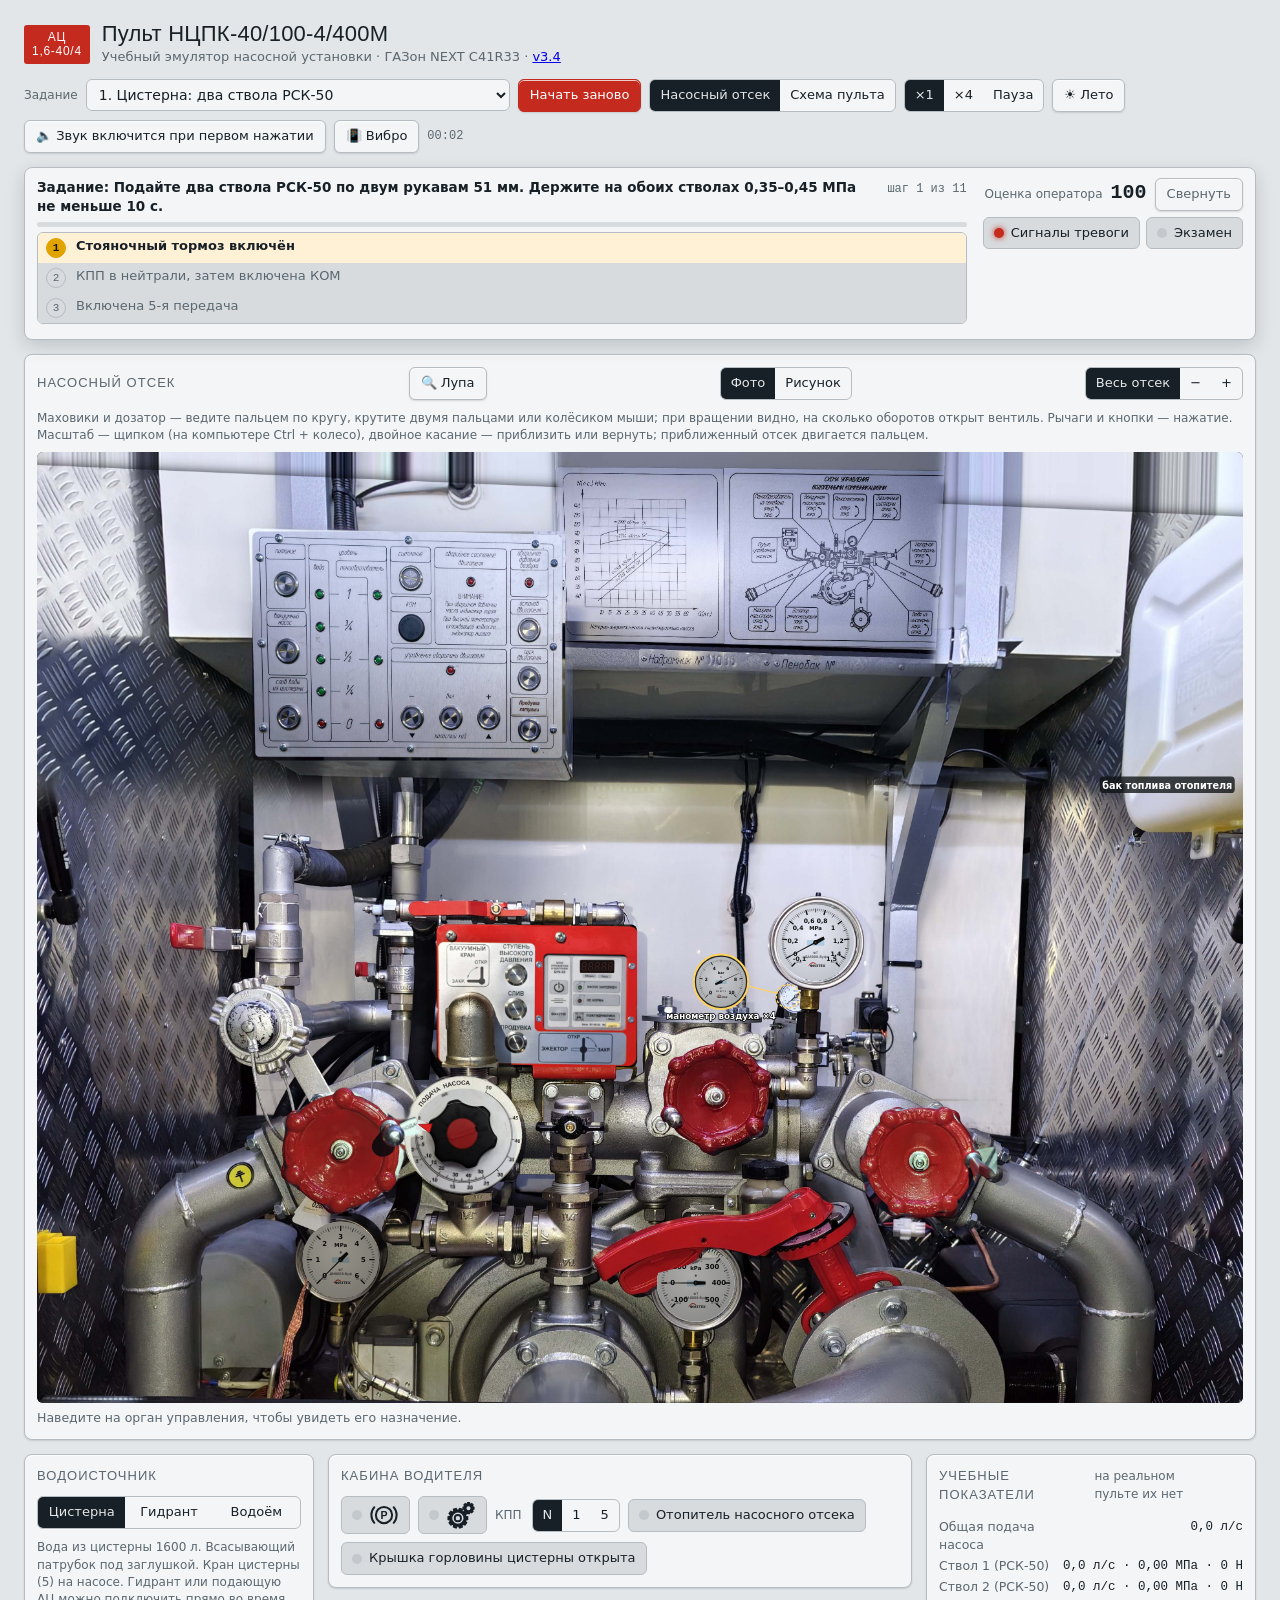
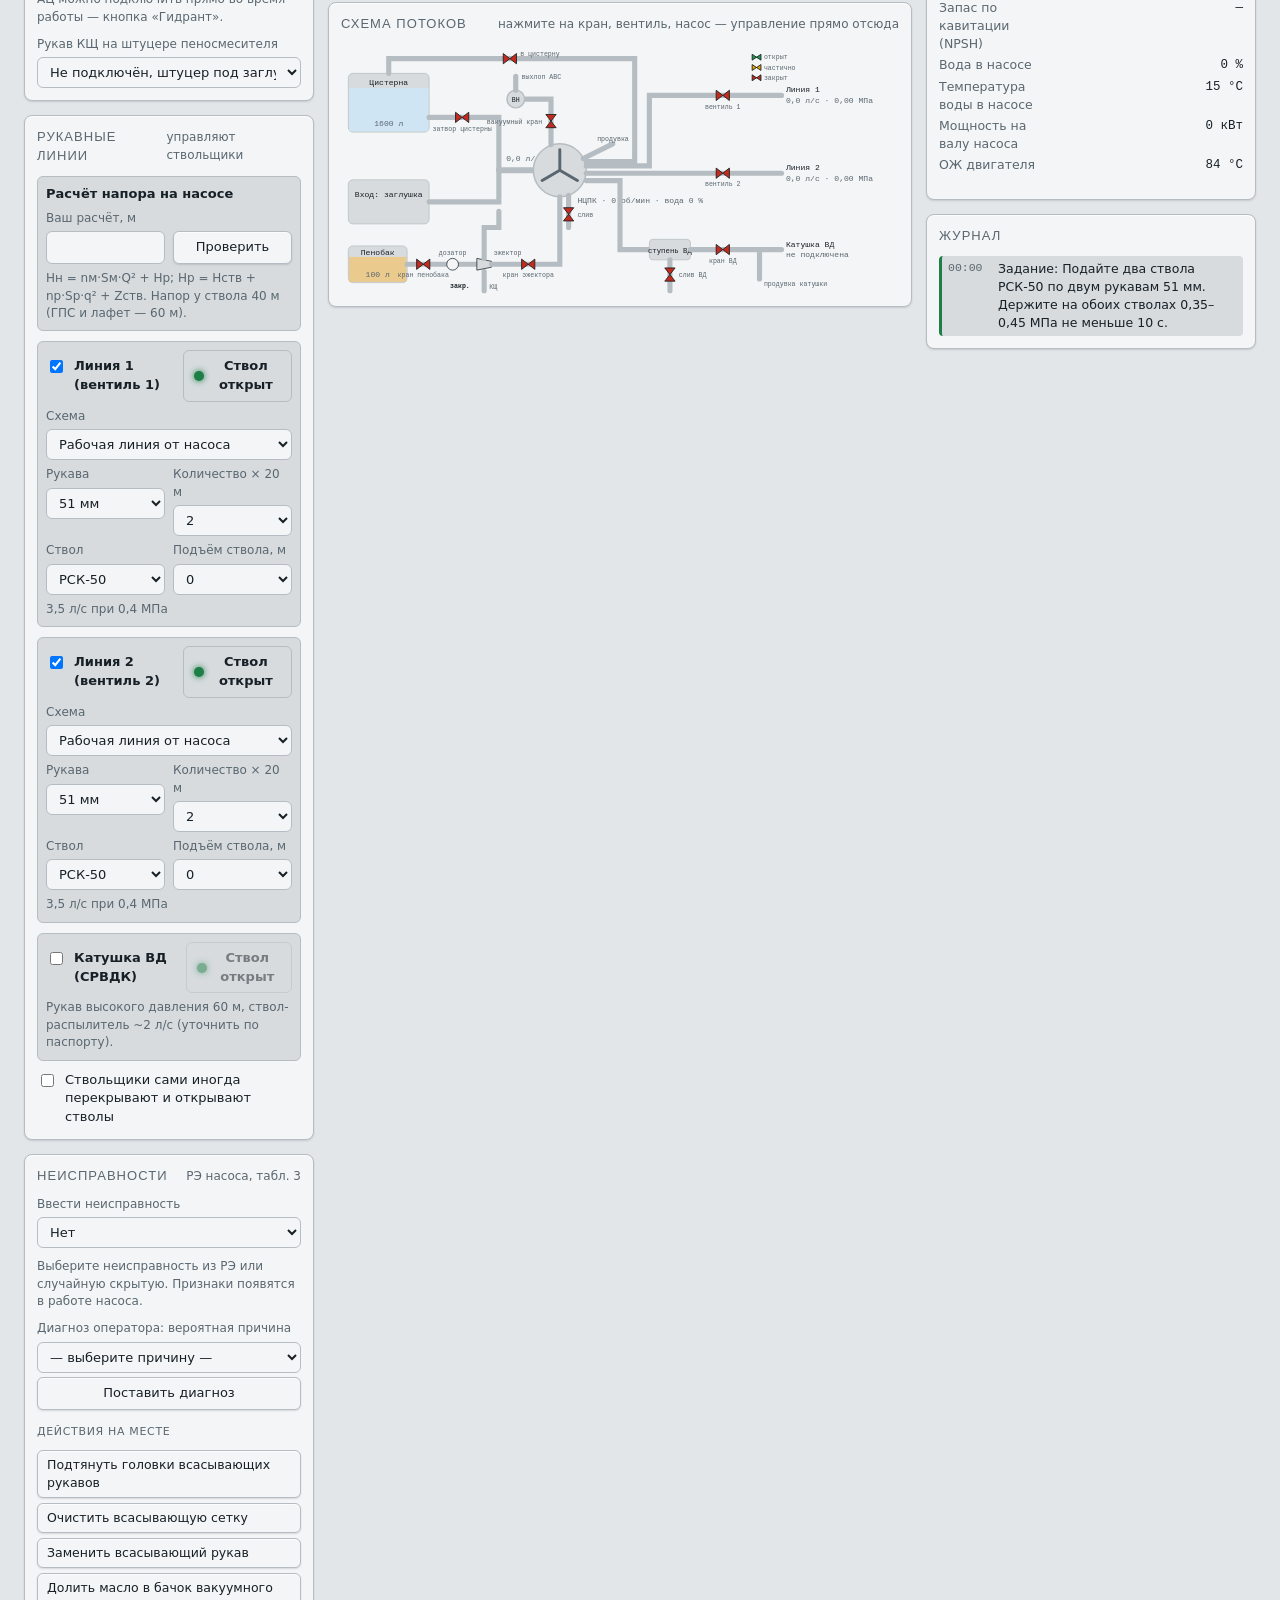
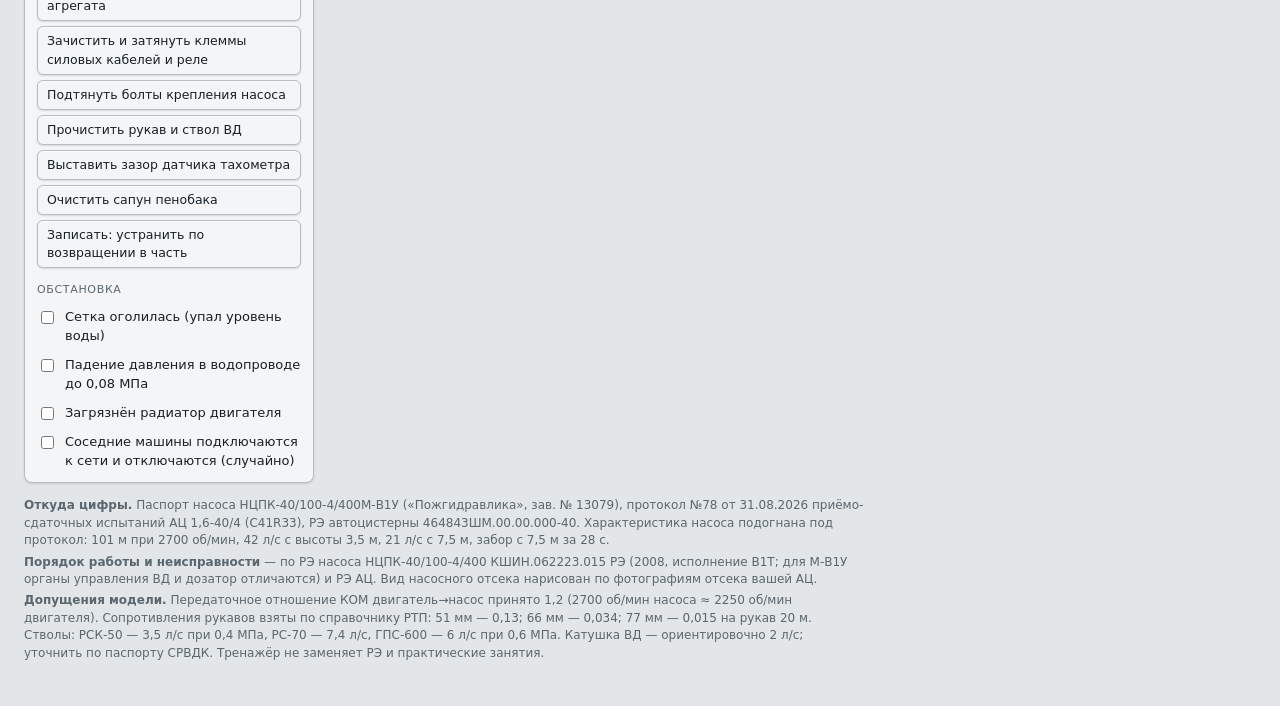
==== index.html @ de0cd631 "Версия 3.4 Co-Authored-By: Claude Opus 5.5 <noreply@anthropic.com> Claude-Session: https://claude.ai" ====
<!doctype html>
<html lang="ru">
<meta charset="utf-8"><meta name="viewport" content="width=device-width, initial-scale=1, viewport-fit=cover">
<title>Пульт НЦПК-40/100</title>
<style>
/* golos-text-cyrillic-400-normal */
@font-face {
  font-family: 'Golos Text';
  font-style: normal;
  font-display: swap;
  font-weight: 400;
  src: url(fonts/golos-text-cyrillic-400-normal.woff2) format('woff2');
  unicode-range: U+0301,U+0400-045F,U+0490-0491,U+04B0-04B1,U+2116;
}
/* golos-text-latin-400-normal */
@font-face {
  font-family: 'Golos Text';
  font-style: normal;
  font-display: swap;
  font-weight: 400;
  src: url(fonts/golos-text-latin-400-normal.woff2) format('woff2');
  unicode-range: U+0000-00FF,U+0131,U+0152-0153,U+02BB-02BC,U+02C6,U+02DA,U+02DC,U+0304,U+0308,U+0329,U+2000-206F,U+20AC,U+2122,U+2191,U+2193,U+2212,U+2215,U+FEFF,U+FFFD;
}
/* golos-text-cyrillic-500-normal */
@font-face {
  font-family: 'Golos Text';
  font-style: normal;
  font-display: swap;
  font-weight: 500;
  src: url(fonts/golos-text-cyrillic-500-normal.woff2) format('woff2');
  unicode-range: U+0301,U+0400-045F,U+0490-0491,U+04B0-04B1,U+2116;
}
/* golos-text-latin-500-normal */
@font-face {
  font-family: 'Golos Text';
  font-style: normal;
  font-display: swap;
  font-weight: 500;
  src: url(fonts/golos-text-latin-500-normal.woff2) format('woff2');
  unicode-range: U+0000-00FF,U+0131,U+0152-0153,U+02BB-02BC,U+02C6,U+02DA,U+02DC,U+0304,U+0308,U+0329,U+2000-206F,U+20AC,U+2122,U+2191,U+2193,U+2212,U+2215,U+FEFF,U+FFFD;
}
/* golos-text-cyrillic-600-normal */
@font-face {
  font-family: 'Golos Text';
  font-style: normal;
  font-display: swap;
  font-weight: 600;
  src: url(fonts/golos-text-cyrillic-600-normal.woff2) format('woff2');
  unicode-range: U+0301,U+0400-045F,U+0490-0491,U+04B0-04B1,U+2116;
}
/* golos-text-latin-600-normal */
@font-face {
  font-family: 'Golos Text';
  font-style: normal;
  font-display: swap;
  font-weight: 600;
  src: url(fonts/golos-text-latin-600-normal.woff2) format('woff2');
  unicode-range: U+0000-00FF,U+0131,U+0152-0153,U+02BB-02BC,U+02C6,U+02DA,U+02DC,U+0304,U+0308,U+0329,U+2000-206F,U+20AC,U+2122,U+2191,U+2193,U+2212,U+2215,U+FEFF,U+FFFD;
}
/* golos-text-cyrillic-700-normal */
@font-face {
  font-family: 'Golos Text';
  font-style: normal;
  font-display: swap;
  font-weight: 700;
  src: url(fonts/golos-text-cyrillic-700-normal.woff2) format('woff2');
  unicode-range: U+0301,U+0400-045F,U+0490-0491,U+04B0-04B1,U+2116;
}
/* golos-text-latin-700-normal */
@font-face {
  font-family: 'Golos Text';
  font-style: normal;
  font-display: swap;
  font-weight: 700;
  src: url(fonts/golos-text-latin-700-normal.woff2) format('woff2');
  unicode-range: U+0000-00FF,U+0131,U+0152-0153,U+02BB-02BC,U+02C6,U+02DA,U+02DC,U+0304,U+0308,U+0329,U+2000-206F,U+20AC,U+2122,U+2191,U+2193,U+2212,U+2215,U+FEFF,U+FFFD;
}
/* jetbrains-mono-cyrillic-400-normal */
@font-face {
  font-family: 'JetBrains Mono';
  font-style: normal;
  font-display: swap;
  font-weight: 400;
  src: url(fonts/jetbrains-mono-cyrillic-400-normal.woff2) format('woff2');
  unicode-range: U+0301,U+0400-045F,U+0490-0491,U+04B0-04B1,U+2116;
}
/* jetbrains-mono-latin-400-normal */
@font-face {
  font-family: 'JetBrains Mono';
  font-style: normal;
  font-display: swap;
  font-weight: 400;
  src: url(fonts/jetbrains-mono-latin-400-normal.woff2) format('woff2');
  unicode-range: U+0000-00FF,U+0131,U+0152-0153,U+02BB-02BC,U+02C6,U+02DA,U+02DC,U+0304,U+0308,U+0329,U+2000-206F,U+20AC,U+2122,U+2191,U+2193,U+2212,U+2215,U+FEFF,U+FFFD;
}
/* jetbrains-mono-cyrillic-600-normal */
@font-face {
  font-family: 'JetBrains Mono';
  font-style: normal;
  font-display: swap;
  font-weight: 600;
  src: url(fonts/jetbrains-mono-cyrillic-600-normal.woff2) format('woff2');
  unicode-range: U+0301,U+0400-045F,U+0490-0491,U+04B0-04B1,U+2116;
}
/* jetbrains-mono-latin-600-normal */
@font-face {
  font-family: 'JetBrains Mono';
  font-style: normal;
  font-display: swap;
  font-weight: 600;
  src: url(fonts/jetbrains-mono-latin-600-normal.woff2) format('woff2');
  unicode-range: U+0000-00FF,U+0131,U+0152-0153,U+02BB-02BC,U+02C6,U+02DA,U+02DC,U+0304,U+0308,U+0329,U+2000-206F,U+20AC,U+2122,U+2191,U+2193,U+2212,U+2215,U+FEFF,U+FFFD;
}
/* russo-one-cyrillic-400-normal */
@font-face {
  font-family: 'Russo One';
  font-style: normal;
  font-display: swap;
  font-weight: 400;
  src: url(fonts/russo-one-cyrillic-400-normal.woff2) format('woff2');
  unicode-range: U+0301,U+0400-045F,U+0490-0491,U+04B0-04B1,U+2116;
}
/* russo-one-latin-400-normal */
@font-face {
  font-family: 'Russo One';
  font-style: normal;
  font-display: swap;
  font-weight: 400;
  src: url(fonts/russo-one-latin-400-normal.woff2) format('woff2');
  unicode-range: U+0000-00FF,U+0131,U+0152-0153,U+02BB-02BC,U+02C6,U+02DA,U+02DC,U+0304,U+0308,U+0329,U+2000-206F,U+20AC,U+2122,U+2191,U+2193,U+2212,U+2215,U+FEFF,U+FFFD;
}
</style>
<style>
/* Layout: насосный отсек в три зоны — обстановка | пульт оператора | задание и журнал */
:root{
  --bg:#e3e6e8; --plate:#f4f5f6; --plate-2:#d7dbde; --line:#b6bdc2; --ink:#172027; --muted:#5a6770;
  --signal:#c42a1d; --signal-ink:#ffffff; --amber:#b86e00; --amber-bg:#fff1d6; --ok:#1d7f46; --ok-bg:#ddf3e6;
  --bad-bg:#fbe0dc; --water:#1c6fa8; --water-soft:#cfe5f4; --face:#fbfbf7; --face-ink:#13181c; --lamp-off:#c2c8cc;
  --groove: inset 0 1px 0 rgba(255,255,255,.75), 0 1px 2px rgba(20,30,40,.14);
  --f-display:"Russo One","Arial Black",sans-serif; --f-body:"Golos Text",system-ui,-apple-system,"Segoe UI",sans-serif; --f-mono:"JetBrains Mono",ui-monospace,"SFMono-Regular",Consolas,monospace;
}
@media (prefers-color-scheme: dark){ :root:not([data-theme="light"]){
  --bg:#14181b; --plate:#1e2327; --plate-2:#2a3035; --line:#3b444b; --ink:#e5e9eb; --muted:#9ba7ae;
  --signal:#e5503f; --signal-ink:#ffffff; --amber:#f0a83a; --amber-bg:#3a2c12; --ok:#4cc27e; --ok-bg:#16301f;
  --bad-bg:#3d1c18; --water:#62b5ea; --water-soft:#1b3446; --face:#f1f0ea; --face-ink:#13181c; --lamp-off:#39424a;
  --groove: inset 0 1px 0 rgba(255,255,255,.04), 0 1px 2px rgba(0,0,0,.4); color-scheme:dark }}
:root[data-theme="dark"]{
  --bg:#14181b; --plate:#1e2327; --plate-2:#2a3035; --line:#3b444b; --ink:#e5e9eb; --muted:#9ba7ae;
  --signal:#e5503f; --signal-ink:#ffffff; --amber:#f0a83a; --amber-bg:#3a2c12; --ok:#4cc27e; --ok-bg:#16301f;
  --bad-bg:#3d1c18; --water:#62b5ea; --water-soft:#1b3446; --face:#f1f0ea; --face-ink:#13181c; --lamp-off:#39424a;
  --groove: inset 0 1px 0 rgba(255,255,255,.04), 0 1px 2px rgba(0,0,0,.4); color-scheme:dark }

*{box-sizing:border-box}
[hidden]{display:none!important}
html,body{background:var(--bg);color:var(--ink)}
body{font-family:var(--f-body);font-size:14px;line-height:1.45;padding-inline:16px;padding-block:14px 32px}
h1,h2,h3{font-family:var(--f-display);font-weight:400;margin:0;text-wrap:balance;letter-spacing:.01em}
h1{font-size:22px;line-height:1.1}
h2{font-size:13px;text-transform:uppercase;letter-spacing:.08em;color:var(--muted)}
button,select,input{font:inherit;color:inherit}
:focus-visible{outline:2px solid var(--water);outline-offset:2px}
.mono{font-family:var(--f-mono);font-variant-numeric:tabular-nums}

header.top{display:flex;flex-wrap:wrap;gap:12px 20px;align-items:end;justify-content:space-between;max-width:1480px;margin:0 auto 14px}
.brand{display:flex;gap:12px;align-items:center}
.brand .plate-id{background:var(--signal);color:var(--signal-ink);font-family:var(--f-display);font-size:12px;padding:6px 8px;border-radius:3px;letter-spacing:.06em;line-height:1.1;text-align:center;white-space:nowrap}
.brand p{margin:2px 0 0;color:var(--muted);font-size:13px}
.toolbar{display:flex;flex-wrap:wrap;gap:8px;align-items:center}
header.top>*{min-width:0;max-width:100%}.toolbar>*{min-width:0;max-width:100%}.toolbar select{width:auto;min-width:0;max-width:100%;text-overflow:ellipsis}
.seg{display:inline-flex;border:1px solid var(--line);border-radius:6px;overflow:hidden;background:var(--plate)}
.seg button{border:0;background:transparent;padding:6px 10px;cursor:pointer;font-size:13px}
.seg button[aria-pressed="true"]{background:var(--ink);color:var(--bg)}
.btn{border:1px solid var(--line);background:var(--plate);border-radius:6px;padding:6px 11px;cursor:pointer;box-shadow:var(--groove);font-size:13px}
.btn:hover{border-color:var(--muted)}
.btn.primary{background:var(--signal);border-color:var(--signal);color:var(--signal-ink)}
select{border:1px solid var(--line);background:var(--plate);border-radius:6px;padding:6px 8px;max-width:100%}

.grid{display:grid;grid-template-columns:290px minmax(0,1fr) 330px;gap:14px;max-width:1480px;margin:0 auto;align-items:start}
@media (max-width:1180px){.grid{grid-template-columns:minmax(0,1fr) 320px}.col-left{grid-column:1/-1;order:3}}
@media (max-width:820px){.grid{grid-template-columns:minmax(0,1fr)}.col-mid{order:1}.col-right{order:2}.col-left{order:3}}
.col{display:flex;flex-direction:column;gap:14px;min-width:0}

.panel{background:var(--plate);border:1px solid var(--line);border-radius:8px;padding:12px;box-shadow:var(--groove);min-width:0}
.panel > h2{margin-bottom:10px;display:flex;justify-content:space-between;align-items:baseline;gap:8px}
.panel > h2 small{font-family:var(--f-body);text-transform:none;letter-spacing:0;font-size:12px}
.sub{font-size:12px;color:var(--muted)}

/* кабина */
.cab{display:flex;flex-wrap:wrap;gap:8px;align-items:center}
.cab .lbl{font-size:12px;color:var(--muted);margin-right:2px}
.toggle{display:inline-flex;align-items:center;gap:7px;border:1px solid var(--line);background:var(--plate-2);border-radius:6px;padding:6px 10px;cursor:pointer;font-size:13px;user-select:none}
.toggle .led{width:10px;height:10px;border-radius:50%;background:var(--lamp-off);flex:none}
.toggle[aria-pressed="true"] .led{background:var(--ok);box-shadow:0 0 6px var(--ok)}
.toggle.red[aria-pressed="true"] .led{background:var(--signal);box-shadow:0 0 6px var(--signal)}
.toggle.amber[aria-pressed="true"] .led{background:var(--amber);box-shadow:0 0 6px var(--amber)}
.toggle:disabled{opacity:.5;cursor:not-allowed}

/* приборы */
.gauges{display:grid;grid-template-columns:repeat(4,minmax(0,1fr));gap:10px}
@media (max-width:620px){.gauges{grid-template-columns:repeat(2,minmax(0,1fr))}}
.gauge{display:flex;flex-direction:column;align-items:center;gap:2px;min-width:0}
.gauge svg{width:100%;max-width:170px;height:auto;display:block}
.gauge .cap{font-size:11.5px;text-align:center;color:var(--muted);line-height:1.25}
.gauge .read{font-family:var(--f-mono);font-size:13px;font-variant-numeric:tabular-nums}

.lamps{display:flex;flex-wrap:wrap;gap:6px 14px;margin-top:10px;padding-top:10px;border-top:1px dashed var(--line)}
.lamp{display:flex;align-items:center;gap:6px;font-size:12px;color:var(--muted)}
.lamp i{width:12px;height:12px;border-radius:50%;background:var(--lamp-off);display:block;flex:none;border:1px solid rgba(0,0,0,.15)}
.lamp.on{color:var(--ink)}
.lamp.on.g i{background:var(--ok);box-shadow:0 0 8px var(--ok)}
.lamp.on.b i{background:var(--water);box-shadow:0 0 8px var(--water)}
.lamp.on.a i{background:var(--amber);box-shadow:0 0 8px var(--amber)}
.lamp.on.r i{background:var(--signal);box-shadow:0 0 8px var(--signal)}
.lamp.blink i{animation:blink .6s steps(2) infinite}
.lamp.blink2 i{animation:blink2 1.4s infinite}
@keyframes blink2{0%,18%{opacity:1}19%,30%{opacity:.15}31%,40%{opacity:1}41%,100%{opacity:.15}}
.lampgrp{display:flex;flex-wrap:wrap;gap:6px 14px;align-items:center}
.lampgrp b{font-size:11px;letter-spacing:.06em;text-transform:uppercase;color:var(--muted);font-weight:600}
.fcard{border:1px solid var(--line);border-radius:6px;padding:8px 10px;background:var(--plate-2);font-size:12.5px;display:flex;flex-direction:column;gap:5px}
.fcard dt{font-size:11px;letter-spacing:.06em;text-transform:uppercase;color:var(--muted)}
.fcard dd{margin:0}
.fcard.hidden-f{background:var(--amber-bg)}
.fcard.solved{background:var(--ok-bg)}
.acts{display:flex;flex-direction:column;gap:5px}
.acts .btn{text-align:left;font-size:12.5px;padding:5px 9px}
.mini{font-size:11px;letter-spacing:.06em;text-transform:uppercase;color:var(--muted);margin:4px 0 0}
@keyframes blink{50%{opacity:.2}}

.levels{display:grid;grid-template-columns:auto 1fr auto;gap:4px 8px;align-items:center;font-size:12px;margin-top:10px}
.bar{height:8px;background:var(--plate-2);border-radius:4px;overflow:hidden;border:1px solid var(--line)}
.bar > span{display:block;height:100%;background:var(--water);width:50%}
.bar.foam > span{background:var(--amber)}

/* органы управления */
.controls{display:grid;grid-template-columns:repeat(auto-fit,minmax(210px,1fr));gap:10px}
.ctl{background:var(--plate-2);border:1px solid var(--line);border-radius:6px;padding:8px 10px;display:flex;flex-direction:column;gap:6px;min-width:0}
.ctl .head{display:flex;justify-content:space-between;align-items:baseline;gap:6px;font-size:13px;font-weight:600}
.ctl .head .num{font-weight:400;color:var(--muted);font-size:11px}
.ctl .val{font-family:var(--f-mono);font-size:12px;color:var(--muted)}
input[type=range]{width:100%;accent-color:var(--signal)}
.ctl .row{display:flex;flex-wrap:wrap;gap:6px}
.rpmpad{display:grid;grid-template-columns:repeat(4,1fr);gap:6px}
.rpmpad button{padding:8px 0;font-family:var(--f-mono);font-size:13px}
.hint{font-size:12px;color:var(--muted)}

/* схема */
.schem svg{width:100%;height:auto;display:block}
.scenerow{max-width:1480px;margin:0 auto 14px;display:flex;flex-direction:column;gap:10px}
.lesson{background:var(--plate);border:2px solid #e0a300;border-radius:8px;padding:12px 14px;display:flex;flex-direction:column;gap:6px;box-shadow:var(--groove)}
.lhead{display:flex;justify-content:space-between;gap:10px;align-items:baseline;flex-wrap:wrap}
.ltitle{font-family:var(--f-display);font-size:15px}
.lbar{height:5px;background:var(--plate-2);border-radius:3px;overflow:hidden}.lbar span{display:block;height:100%;background:#e0a300;width:0}
.ltext{margin:0;font-size:15px;font-weight:600;max-width:90ch}
.lwhy{margin:0;font-size:13px;color:var(--muted);max-width:100ch}
.lesson .row{display:flex;flex-wrap:wrap;gap:8px}
.hl{outline:3px solid #e0a300!important;outline-offset:3px;animation:hlp 1.1s ease-in-out infinite;border-radius:6px}
@keyframes hlp{50%{outline-color:transparent}}
.taskbar{position:sticky;top:env(safe-area-inset-top,0px);z-index:6;max-width:1480px;margin:0 auto 14px;background:var(--plate);border:1px solid var(--line);border-radius:8px;padding:10px 12px;box-shadow:0 6px 18px rgba(10,20,30,.16);display:grid;grid-template-columns:minmax(0,1fr) auto;gap:6px 16px}
.taskbar.flash-warn{border-color:var(--amber);box-shadow:0 0 0 3px var(--amber-bg),0 6px 18px rgba(10,20,30,.16)}
.taskbar.flash-bad{border-color:var(--signal);box-shadow:0 0 0 3px var(--bad-bg),0 6px 18px rgba(10,20,30,.16)}
.tb-main{min-width:0;display:flex;flex-direction:column;gap:5px}
.tb-head{display:flex;justify-content:space-between;gap:10px;align-items:baseline}
.tb-title{font-weight:600;font-size:13.5px;min-width:0;display:-webkit-box;-webkit-line-clamp:2;-webkit-box-orient:vertical;overflow:hidden}
#tbCount{white-space:nowrap}
.taskbar.mini .tb-title{-webkit-line-clamp:1}
.tb-side{display:flex;flex-direction:column;gap:6px;align-items:flex-end}
.tb-side .row{display:flex;flex-wrap:wrap;gap:6px;justify-content:flex-end}
.tbscore{display:flex;gap:8px;align-items:baseline;font-size:12px;color:var(--muted)}
.tbscore b{font-size:20px;color:var(--ink)}
.tbsteps{list-style:none;margin:0;padding:0;height:92px;overflow-y:auto;scroll-behavior:smooth;border-radius:6px;background:var(--plate-2);border:1px solid var(--line)}
.tbsteps li{display:grid;grid-template-columns:24px 1fr;gap:6px;align-items:start;padding:5px 8px;font-size:13px;line-height:1.3;color:var(--muted)}
.tbsteps li .n{font-family:var(--f-mono);font-size:11px;width:20px;height:20px;border-radius:50%;display:grid;place-items:center;border:1px solid var(--line)}
.tbsteps li.done .n{background:var(--ok);border-color:var(--ok);color:#fff}
.tbsteps li.done{text-decoration:line-through;text-decoration-color:var(--line)}
.tbsteps li.cur{background:var(--amber-bg);color:var(--ink);font-weight:600}
.tbsteps li[data-k]{cursor:pointer}.tbsteps li[data-k]:not(.cur):hover{background:var(--water-soft);color:var(--ink)}
.tbsteps li.cur .n{border-color:#e0a300;background:#e0a300;color:#111}
.tbalerts{grid-column:1/-1;list-style:none;margin:0;padding:0;display:flex;flex-direction:column;gap:3px;max-height:200px;overflow-y:auto}
.tbalerts:empty{display:none}
.tbalerts li{display:grid;grid-template-columns:44px 1fr;gap:6px;font-size:12.5px;padding:4px 8px;border-radius:4px;border-left:3px solid var(--amber);background:var(--amber-bg)}
.tbalerts li.bad{border-left-color:var(--signal);background:var(--bad-bg)}
.tbalerts li.info{border-left-color:var(--line);background:var(--plate-2)}
.tbalerts .tm{font-family:var(--f-mono);color:var(--muted);font-size:11.5px}
@media (max-width:760px){.taskbar{grid-template-columns:minmax(0,1fr);padding:8px 10px}.tb-side{flex-direction:row;flex-wrap:wrap;align-items:center;justify-content:space-between}.tb-side .row{justify-content:flex-start}.tbsteps{height:84px}.tbsteps li{font-size:12.5px;padding:4px 6px}}
body.lesson-on .grid .panel:not(.focuspanel),body.lesson-on .scenerow .panel:not(.focuspanel){opacity:.28;filter:blur(1.5px) saturate(.5);transition:opacity .3s,filter .3s}
body.lesson-on .grid .panel:not(.focuspanel):hover,body.lesson-on .scenerow .panel:not(.focuspanel):hover{opacity:.9;filter:none}
#sc_hl{animation:hlp2 1.1s ease-in-out infinite}
@keyframes hlp2{50%{opacity:.25}}
.scenewrap{overflow:hidden;border-radius:6px;background:#23292d;position:relative}
.sg{fill:rgba(255,190,170,.07)}.sg.on{fill:#ff3322}
.scenewrap > svg{display:block;width:100%;height:auto;touch-action:none;user-select:none;-webkit-user-select:none;transform-origin:0 0;will-change:transform}
.scenewrap.zoomed > svg{cursor:grab}
.scenewrap.zoomed > svg:active{cursor:grabbing}
.scenewrap > svg{margin:0 auto}
@media (orientation:landscape) and (max-height:540px){
  body{padding-block:6px 20px}
  header.top{margin-bottom:6px;gap:6px 10px}header.top .brand p,.plate-id,.toolbar label.sub{display:none}.brand h1{font-size:15px;margin:0}
  .toolbar{gap:5px}.toolbar .btn,.toolbar .seg button,.toolbar select{padding:4px 8px;font-size:12.5px}
  .taskbar{padding:4px 8px;margin-bottom:6px;gap:3px 10px}
  .taskbar .tb-head,.taskbar .lbar,.taskbar .lwhy{display:none}
  .taskbar .tbsteps{height:auto;max-height:none;background:none;border:0;overflow:visible}
  .taskbar .tbsteps li:not(.cur){display:none}.taskbar .tbsteps li{padding:2px 4px}
  .taskbar .tb-side{flex-direction:row;align-items:center;gap:6px}.taskbar .tbscore>span{display:none}
  .taskbar .tb-side .btn,.taskbar .tb-side .toggle{padding:3px 8px;font-size:12px}
  .taskbar .tbalerts li:nth-child(n+2){display:none}
  #pnlScene{padding:6px 8px}#pnlScene .scenehead{margin-bottom:4px}#pnlScene .scenehead h2{font-size:12px}#pnlScene > p.sub,.scenetip{display:none}
  .scenewrap > svg{width:auto;max-width:100%;height:calc(100dvh - 60px)}
}
.iconbtn{padding:3px 10px}.iconbtn svg{display:block}
.sbadge{position:absolute;left:8px;top:8px;z-index:2;background:rgba(20,24,27,.72);color:#fff;font:600 12px/1.2 var(--f-mono,monospace);padding:5px 8px;border-radius:4px;pointer-events:none}.sbadge:empty{display:none}
.zbadge{position:absolute;right:8px;top:8px;background:rgba(20,24,27,.72);color:#fff;font:600 12px/1 var(--f-mono,monospace);padding:5px 7px;border-radius:4px;pointer-events:none;opacity:0;transition:opacity .25s}
.zbadge.on{opacity:1}
#sc_vind{pointer-events:none;transition:opacity .35s}
#scene .hit{touch-action:none}
.scenehead{display:flex;flex-wrap:wrap;gap:8px;justify-content:space-between;align-items:center;margin-bottom:10px}
.taskbar.mini .tbsteps{height:auto;max-height:none}
.taskbar.mini .tbsteps li:not(.cur){display:none}
.taskbar.mini .lwhy,.taskbar.mini .tb-side .row:first-of-type{display:none}
.taskbar.mini .tbalerts li:nth-child(n+2){display:none}
 #hoverTip{position:fixed;z-index:40;pointer-events:none;max-width:320px;background:rgba(17,21,24,.94);color:#fff;border-radius:7px;padding:7px 10px;font-size:13px;line-height:1.35;box-shadow:0 4px 14px rgba(0,0,0,.3)}
#hoverTip b{display:block;font-weight:600}#hoverTip span{display:block;color:#ffd25e;font-family:var(--f-mono);font-size:12.5px;margin-top:2px}
#scene .ind{cursor:pointer}#scene .ind.area{cursor:default}
.gzwin{position:fixed;inset:0;z-index:45;pointer-events:none}
.gzwin .pbox.gzbox{position:fixed;pointer-events:auto;max-width:360px;width:min(92vw,360px);max-height:calc(100vh - 16px);overflow:auto;text-align:center;padding:8px 12px}
.gzhead{cursor:move;touch-action:none;user-select:none;-webkit-user-select:none;background:var(--plate-2);margin:-8px -12px 6px;padding:6px 10px;border-radius:10px 10px 0 0}
.gzgrip{color:var(--muted);margin-right:4px}
#gzTip{position:fixed;z-index:60;pointer-events:none;max-width:300px;background:rgba(17,21,24,.95);color:#fff;border-radius:7px;padding:7px 10px;font-size:13px;line-height:1.35;box-shadow:0 4px 14px rgba(0,0,0,.3)}.gzhead{display:flex;flex-direction:column;gap:2px;margin-bottom:6px}
.gzdial{position:relative;width:min(62vw,250px);margin:0 auto;cursor:pointer}.gzdial svg{display:block;width:100%;height:auto}#gzOv{position:absolute;inset:0;pointer-events:none}
#gzSvg .gzone{pointer-events:stroke;stroke-width:10;cursor:pointer}
.gzread{display:flex;flex-direction:column;align-items:center;margin:4px 0}.gzread #gzVal{font-size:26px;font-weight:700}
#gzTrend{display:block;width:100%;height:46px;border-radius:5px;margin:6px 0}
.gzchips{display:flex;flex-wrap:wrap;gap:6px;justify-content:center;margin:6px 0}.gzchip{border:1px solid var(--line);background:var(--plate-2);border-radius:14px;padding:4px 10px;font-size:12.5px;cursor:pointer}.gzchip[aria-pressed="true"]{background:#2f7cf6;color:#fff;border-color:#2f7cf6}
.gzinfo{list-style:none;margin:6px 0 0;padding:0;text-align:left;font-size:13px;display:flex;flex-direction:column;gap:3px}.gzinfo li{padding:3px 8px;border-radius:4px;background:var(--plate-2)}.gzinfo li.ok{background:var(--ok-bg)}.gzinfo li.warn{background:var(--amber-bg)}.gzinfo li.bad{background:var(--bad-bg)}
.gzzone{font-size:12.5px;color:var(--muted);margin-top:6px;text-align:left}.gzzone.on{color:var(--ink);background:var(--amber-bg);padding:6px 8px;border-radius:5px}
.schem .sclick{cursor:pointer}.schem .sclick:hover .vbody,.schem circle.sclick:hover,.schem rect.sclick:hover{stroke:#ffd25e;stroke-width:2.5}
.schem g.sclick:hover text{fill:var(--ink)}
.schpop{position:fixed;z-index:55;background:var(--plate);border:1px solid var(--line);border-radius:10px;padding:8px 10px;box-shadow:0 8px 24px rgba(0,0,0,.25);width:min(92vw,320px);display:flex;flex-direction:column;gap:6px}
.schpop .sp-h{display:flex;justify-content:space-between;align-items:center;gap:8px;font-size:13px}.schpop .sp-row{display:flex;justify-content:space-between;align-items:center;gap:6px;font-size:12.5px}
.schpop input[type=range]{width:100%}.schpop .sp-n{font-size:11.5px}
.pmodal{position:fixed;inset:0;z-index:50;background:rgba(10,15,20,.55);display:flex;align-items:center;justify-content:center;padding:16px}
.pbox{background:var(--plate);color:var(--ink);border:1px solid var(--line);border-radius:10px;padding:12px 14px;max-width:1100px;width:100%;max-height:calc(100vh - 32px);overflow:auto;box-shadow:0 10px 40px rgba(0,0,0,.35)}
.pnote{font-size:13px;color:var(--muted);margin:8px 0 0}
.scenetip{font-size:12.5px;color:var(--muted);margin-top:6px;min-height:1.4em}
#scene .hit{cursor:pointer}
#scene .hit:focus{outline:none}
#scene .hit:focus-visible .ring,#scene .hit:hover .ring{stroke:#ffd25e;stroke-width:3}
#scene text{font-family:var(--f-body);user-select:none;pointer-events:none}
.schem text{font-family:var(--f-mono);font-size:11px;fill:var(--ink)}
.schem .t-muted{fill:var(--muted)}
.pipe{fill:none;stroke:var(--line);stroke-width:7;stroke-linecap:round}
.schem .vbody{stroke:#1b2023;stroke-width:1.2;fill:#c42a1d}.schem .vbody.v1{fill:#1d9a52}.schem .vbody.vp{fill:#e0a300}.schem .vbody.v0{fill:#c42a1d}
.schem .vlab{font-size:9px;fill:var(--muted)}.schem .vpct{font-size:9px;fill:var(--ink);font-weight:700}
.flow.air{stroke:#9fb3c8;stroke-dasharray:3 6}.flow.foam{stroke:#e7a83a}
.flow{fill:none;stroke:var(--water);stroke-width:3;stroke-dasharray:6 8;stroke-linecap:round}
.flow.hp{stroke:var(--signal)}
.flow.off{stroke:transparent}

/* обстановка */
.field{display:flex;flex-direction:column;gap:4px;font-size:13px}
.field label{font-size:12px;color:var(--muted)}
.fieldrow{display:grid;grid-template-columns:1fr 1fr;gap:8px}
.stack{display:flex;flex-direction:column;gap:10px}
.linecard{border:1px solid var(--line);border-radius:6px;padding:8px;background:var(--plate-2);display:flex;flex-direction:column;gap:6px}
.brcard{border:1px dashed var(--line);border-radius:6px;padding:6px;display:flex;flex-direction:column;gap:5px;background:var(--plate)}
.fieldrow4{display:grid;grid-template-columns:repeat(2,minmax(0,1fr));gap:6px}
.linecard input[type=number]{border:1px solid var(--line);background:var(--plate);border-radius:6px;padding:6px 8px;width:100%}
.linecard .ttl{display:flex;justify-content:space-between;align-items:center;font-weight:600;font-size:13px;gap:6px}
.check{display:flex;gap:8px;align-items:flex-start;font-size:13px;cursor:pointer}
.check input{margin-top:3px}

/* задание */
.task{font-size:13px}
.task .goal{background:var(--water-soft);border-radius:6px;padding:8px 10px;margin-bottom:8px}
.steps{list-style:none;margin:0;padding:0;display:flex;flex-direction:column;gap:3px;counter-reset:s}
.steps li{display:grid;grid-template-columns:22px 1fr;gap:6px;align-items:start;font-size:13px;padding:3px 4px;border-radius:4px;counter-increment:s}
.steps li::before{content:counter(s);font-family:var(--f-mono);font-size:11px;width:20px;height:20px;border-radius:50%;display:grid;place-items:center;border:1px solid var(--line);color:var(--muted);margin-top:1px}
.steps li.done{color:var(--muted)}
.steps li.done::before{content:"✓";background:var(--ok);border-color:var(--ok);color:#fff}
.steps li.cur{background:var(--amber-bg);font-weight:600}
.score{display:flex;justify-content:space-between;align-items:center;margin-top:10px;padding-top:8px;border-top:1px dashed var(--line);font-size:13px}
.score b{font-family:var(--f-mono);font-size:18px}
.banner{border-radius:6px;padding:8px 10px;font-size:13px;font-weight:600;margin-top:8px}
.banner.ok{background:var(--ok-bg);color:var(--ok)}
.banner.bad{background:var(--bad-bg);color:var(--signal)}

.kv{display:grid;grid-template-columns:1fr auto;gap:3px 10px;font-size:12.5px}
.kv dt{color:var(--muted)}
.kv dd{margin:0;font-family:var(--f-mono);font-variant-numeric:tabular-nums;text-align:right}
.kv dd.warn{color:var(--amber);font-weight:600}
.kv dd.bad{color:var(--signal);font-weight:600}

.log{list-style:none;margin:0;padding:0;max-height:300px;overflow:auto;display:flex;flex-direction:column;gap:4px;font-size:12.5px}
.log li{display:grid;grid-template-columns:44px 1fr;gap:6px;padding:4px 6px;border-radius:4px;border-left:3px solid var(--line);background:var(--plate-2)}
.log li .tm{font-family:var(--f-mono);color:var(--muted);font-size:11.5px}
.log li.warn{border-left-color:var(--amber)}
.log li.bad{border-left-color:var(--signal);background:var(--bad-bg)}
.log li.ok{border-left-color:var(--ok)}

.dead{position:fixed;inset:auto 16px calc(16px + env(safe-area-inset-bottom,0px)) 16px;max-width:640px;margin:0 auto;background:var(--signal);color:var(--signal-ink);border-radius:8px;padding:12px 14px;display:flex;gap:12px;align-items:center;justify-content:space-between;z-index:5;box-shadow:0 8px 24px rgba(0,0,0,.3)}
.dead .btn{background:var(--plate);color:var(--ink)}
.foot{max-width:1480px;margin:14px auto 0;color:var(--muted);font-size:12px}
.foot p{margin:4px 0;max-width:110ch}
@media (prefers-reduced-motion: reduce){body.lesson-on .panel{transition:none}.tbsteps{scroll-behavior:auto}.lamp.blink i,.lamp.blink2 i,.hl,#sc_hl{animation:none}}
</style>

<header class="top">
  <div class="brand">
    <div class="plate-id">АЦ<br>1,6-40/4</div>
    <div>
      <h1>Пульт НЦПК-40/100-4/400М</h1>
      <p>Учебный эмулятор насосной установки · ГАЗон NEXT C41R33 · <a href="https://github.com/YusDyr/fire-pump-trainer-rus/blob/main/CHANGELOG.md" target="_blank" rel="noopener" title="Что нового">v3.4</a></p>
    </div>
  </div>
  <div class="toolbar">
    <label class="sub" for="preset">Задание</label>
    <select id="preset">
      <option value="tank">1. Цистерна: два ствола РСК-50</option>
      <option value="hydrant">2. Гидрант: пена, два ГПС-600</option>
      <option value="reservoir">3. Водоём 6 м: ствол РС-70</option>
      <option value="hp">4. Катушка высокого давления</option>
      <option value="tactic">5. Тактика: магистраль, РТ-80, 3 ствола, этаж</option>
      <option value="relay">6. Перекачка от другой АЦ</option>
      <option value="fillh">7. Заполнение цистерны от гидранта</option>
      <option value="vacdry">8. ЕТО: проверка на «сухой вакуум»</option>
      <option value="free">Свободная работа</option>
      <optgroup label="Обучение — пошаговые уроки">
        <option value="learn-tour">Урок 1. Органы управления</option>
        <option value="learn-tank">Урок 2. Работа от цистерны и остановка</option>
        <option value="learn-res">Урок 3. Забор воды из водоёма</option>
        <option value="learn-hyd">Урок 4. Гидрант и подача пены</option>
        <option value="learn-hp">Урок 5. Ступень высокого давления</option>
        <option value="learn-vac">Урок 6. Проверка на «сухой вакуум»</option>
        <option value="learn-kch">Урок 7. Пена из посторонней ёмкости (рукав КЩ)</option>
        <option value="learn-winter">Урок 8. Окончание работы зимой</option>
      </optgroup>
    </select>
    <button class="btn primary" id="restart">Начать заново</button>
    <div class="seg" role="group" aria-label="Вид" id="viewSeg">
      <button data-view="scene" aria-pressed="true">Насосный отсек</button>
      <button data-view="panel" aria-pressed="false">Схема пульта</button>
    </div>
    <div class="seg" role="group" aria-label="Скорость времени">
      <button data-speed="1" aria-pressed="true">×1</button>
      <button data-speed="4" aria-pressed="false">×4</button>
      <button data-speed="0" aria-pressed="false">Пауза</button>
    </div>
    <button class="btn" id="seasonT" aria-pressed="false" title="Сезон: меняет температуру и порядок работы">☀️ Лето</button>
    <button class="btn" id="sound" aria-pressed="false">🔇 Звук выкл.</button>
    <button class="btn" id="vibT" aria-pressed="true" hidden>📳 Вибро</button>
    <span class="mono sub" id="clock">00:00</span>
  </div>
</header>

<div class="taskbar" id="taskbar">
  <div class="tb-main">
    <div class="tb-head"><span class="tb-title" id="tbTitle"></span><span class="mono sub" id="tbCount"></span></div>
    <div class="lbar"><span id="tbProg"></span></div>
    <ol class="tbsteps" id="tbSteps" aria-label="Шаги задания"></ol>
    <p class="lwhy" id="tbWhy"></p>
    <div id="tbResult"></div>
  </div>
  <div class="tb-side">
    <div class="tbscore"><span>Оценка оператора</span><b class="mono" id="score">100</b><button class="btn" id="tbMini" aria-pressed="false" title="Свернуть панель задания">Свернуть</button></div>
    <div class="row">
      <button class="toggle red" id="alarmT" aria-pressed="true"><span class="led"></span>Сигналы тревоги</button>
      <button class="toggle amber" id="examT" aria-pressed="false"><span class="led"></span>Экзамен</button>
    </div>
    <div class="row">
      <button class="btn primary" id="lNext" hidden>Понятно, дальше</button>
      <button class="btn" id="lBack" hidden>← Назад</button>
      <button class="btn" id="lSkip" hidden>Пропустить шаг</button>
      <button class="btn" id="lExit" hidden>Выйти из урока</button>
      <button class="btn primary" id="examEnd" hidden>Завершить экзамен</button>
    </div>
  </div>
  <ul class="tbalerts" id="tbAlerts" aria-live="polite"></ul>
</div>

<section class="scenerow">
    <div class="panel" id="pnlScene">
      <div class="scenehead"><h2>Насосный отсек</h2>
        <button class="btn" id="loupeT" aria-pressed="true" title="Выноска-лупа для манометра воздуха">🔍 Лупа</button><div class="seg" role="group" aria-label="Вид отсека" id="scModeSeg"><button data-scm="photo" aria-pressed="true">Фото</button><button data-scm="draw" aria-pressed="false">Рисунок</button></div><div class="seg" role="group" aria-label="Масштаб" id="zoomSeg"><button data-zoom="fit" aria-pressed="true">Весь отсек</button><button data-zoom="out" aria-pressed="false" aria-label="Уменьшить">−</button><button data-zoom="in" aria-pressed="false" aria-label="Увеличить">+</button></div></div>
      <p class="sub" style="margin:0 0 8px">Маховики и дозатор — ведите пальцем по кругу, крутите двумя пальцами или колёсиком мыши; при вращении видно, на сколько оборотов открыт вентиль. Рычаги и кнопки — нажатие. Масштаб — щипком (на компьютере Ctrl + колесо), двойное касание — приблизить или вернуть; приближенный отсек двигается пальцем.</p>
      <div class="scenewrap"><div class="zbadge" id="zBadge">×1</div><div class="sbadge" id="seasonBadge"></div><svg id="scene" viewBox="0 0 1000 760" role="img" aria-label="Насосный отсек АЦ: насос НЦПК, блок управления АВС, пульт АЦ"></svg></div>
      <div class="scenetip" id="sceneTip">Наведите на орган управления, чтобы увидеть его назначение.</div>
    </div>
</section>

<main class="grid">
  <!-- ЛЕВО: обстановка -->
  <section class="col col-left">
    <div class="panel">
      <h2>Водоисточник</h2>
      <div class="seg" role="group" aria-label="Водоисточник" id="srcSeg" style="width:100%">
        <button data-src="tank" style="flex:1">Цистерна</button>
        <button data-src="hydrant" style="flex:1">Гидрант</button>
        <button data-src="reservoir" style="flex:1">Водоём</button>
      </div>
      <div class="stack" style="margin-top:10px">
        <div id="srcTank" class="sub">Вода из цистерны 1600 л. Всасывающий патрубок под заглушкой. Кран цистерны (5) на насосе. Гидрант или подающую АЦ можно подключить прямо во время работы — кнопка «Гидрант».</div>
        <div id="srcHyd" class="stack" hidden>
          <div class="field"><label for="hydKind">Подача воды в насос</label>
            <select id="hydKind"><option value="hydrant">От гидранта через колонку</option><option value="relay">Перекачка от другой АЦ</option></select></div>
          <div class="field"><label for="hydP"><span id="hydPl">Давление в сети, МПа</span>: <span class="mono" id="hydPv"></span></label><input type="range" id="hydP" min="0.08" max="1.0" step="0.01"></div>
          <div id="hydNetBox" class="stack">
            <div class="field"><label for="hydNet">Водопроводная сеть</label>
              <select id="hydNet"><option value="ring">Кольцевая</option><option value="dead">Тупиковая (слабая)</option></select></div>
            <div class="field"><label for="hydOther">Отбор соседних машин из сети, л/с: <span class="mono" id="hydOtherv"></span></label><input type="range" id="hydOther" min="0" max="60" step="5"></div>
            <div class="field"><label for="hydHoses">Напорно-всасывающие рукава Ø75 от колонки</label>
              <select id="hydHoses"><option value="1">1 рукав</option><option value="2">2 рукава</option></select></div>
          </div>
          <div id="hydRelBox" class="field"><label for="relN">Магистраль от подающей АЦ, рукава 77 мм × 20 м</label>
            <select id="relN"><option>2</option><option>4</option><option>6</option><option>8</option><option>10</option><option>15</option></select></div>
          <button class="toggle" id="hydOpen" aria-pressed="false"><span class="led"></span><span id="hydOpenL">Гидрант и колонка открыты</span></button>
        </div>
        <div class="field"><label for="kchSel">Рукав КЩ на штуцере пеносмесителя</label>
          <select id="kchSel"><option value="none">Не подключён, штуцер под заглушкой</option><option value="po">Опущен в ёмкость с пенообразователем (200 л)</option><option value="water">Опущен в ёмкость с водой — промывка</option></select></div>
        <div id="srcRes" class="stack" hidden>
          <div class="field"><label for="hgeo">Геометрическая высота всасывания, м: <span class="mono" id="hgeov"></span></label><input type="range" id="hgeo" min="1" max="9" step="0.5"></div>
          <div class="field"><label for="sleeves">Всасывающие рукава Ø125 × 4 м</label>
            <select id="sleeves"><option value="1">1 рукав</option><option value="2">2 рукава</option><option value="3">3 рукава</option></select></div>
          <div class="field"><label for="depth">Сетка СВ-125 под водой</label>
            <select id="depth"><option value="ok">на 300–600 мм, не на дне</option><option value="shallow">у поверхности (меньше 200 мм)</option></select></div>
        </div>
      </div>
    </div>

    <div class="panel">
      <h2>Рукавные линии <small class="sub">управляют ствольщики</small></h2>
      <div class="stack" id="lines"></div>
      <label class="check" style="margin-top:10px"><input type="checkbox" id="fighters"> Ствольщики сами иногда перекрывают и открывают стволы</label>
    </div>

    <div class="panel" id="faultPanel">
      <h2>Неисправности <small class="sub">РЭ насоса, табл. 3</small></h2>
      <div class="stack">
        <div class="field"><label for="faultSel">Ввести неисправность</label><select id="faultSel"></select></div>
        <div id="faultCard"></div>
        <div class="field"><label for="diagSel">Диагноз оператора: вероятная причина</label><select id="diagSel"></select>
          <button class="btn" id="diagBtn">Поставить диагноз</button></div>
        <p class="mini">Действия на месте</p>
        <div class="acts" id="acts"></div>
        <p class="mini">Обстановка</p>
        <div class="stack" id="faults">
          <label class="check"><input type="checkbox" data-fault="exposed"> Сетка оголилась (упал уровень воды)</label>
          <label class="check"><input type="checkbox" data-fault="weaknet"> Падение давления в водопроводе до 0,08 МПа</label>
          <label class="check"><input type="checkbox" data-fault="radiator"> Загрязнён радиатор двигателя</label>
          <label class="check"><input type="checkbox" data-fault="neighbors"> Соседние машины подключаются к сети и отключаются (случайно)</label>
        </div>
      </div>
    </div>
  </section>

  <!-- ЦЕНТР: кабина и пульт -->
  <section class="col col-mid">
    <div class="panel">
      <h2>Кабина водителя</h2>
      <div class="cab">
        
        <button class="toggle red iconbtn" id="brake" aria-pressed="false" title="Стояночный тормоз" aria-label="Стояночный тормоз"><span class="led"></span><svg viewBox="0 0 48 48" width="30" height="30" aria-hidden="true"><circle cx="24" cy="24" r="13" fill="none" stroke="currentColor" stroke-width="3.2"/><path d="M8.5 11.5a19 19 0 0 0 0 25M39.5 11.5a19 19 0 0 1 0 25" fill="none" stroke="currentColor" stroke-width="3.2" stroke-linecap="round"/><text x="24" y="30.5" text-anchor="middle" font-size="17" font-weight="800" fill="currentColor" font-family="Arial,sans-serif">P</text></svg></button>
        <button class="toggle amber iconbtn" id="kom" aria-pressed="false" title="Коробка отбора мощности (КОМ)" aria-label="КОМ"><span class="led"></span><svg viewBox="0 0 48 48" width="30" height="30" aria-hidden="true"><path d="M31.9 25.0 L35.7 25.9 L35.7 32.1 L31.9 33.0 L31.8 33.3 L34.3 36.4 L30.7 41.3 L27.1 39.8 L26.8 40.0 L27.1 44.0 L21.3 45.8 L19.2 42.5 L18.8 42.5 L16.7 45.8 L10.9 44.0 L11.2 40.0 L10.9 39.8 L7.3 41.3 L3.7 36.4 L6.2 33.3 L6.1 33.0 L2.3 32.1 L2.3 25.9 L6.1 25.0 L6.2 24.7 L3.7 21.6 L7.3 16.7 L10.9 18.2 L11.2 18.0 L10.9 14.0 L16.7 12.2 L18.8 15.5 L19.2 15.5 L21.3 12.2 L27.1 14.0 L26.8 18.0 L27.1 18.2 L30.7 16.7 L34.3 21.6 L31.8 24.7Z M28 29 a9 9 0 1 0 -18 0 a9 9 0 1 0 18 0Z" fill="currentColor" fill-rule="evenodd"/><circle cx="19" cy="29" r="5" fill="none" stroke="currentColor" stroke-width="3"/><path d="M43.3 10.1 L45.7 10.8 L45.7 15.2 L43.3 15.9 L43.2 16.1 L44.5 18.3 L41.3 21.5 L39.1 20.2 L38.9 20.3 L38.2 22.7 L33.8 22.7 L33.1 20.3 L32.9 20.2 L30.7 21.5 L27.5 18.3 L28.8 16.1 L28.7 15.9 L26.3 15.2 L26.3 10.8 L28.7 10.1 L28.8 9.9 L27.5 7.7 L30.7 4.5 L32.9 5.8 L33.1 5.7 L33.8 3.3 L38.2 3.3 L38.9 5.7 L39.1 5.8 L41.3 4.5 L44.5 7.7 L43.2 9.9Z M39.2 13 a3.2 3.2 0 1 0 -6.4 0 a3.2 3.2 0 1 0 6.4 0Z" fill="currentColor" fill-rule="evenodd"/></svg></button>
        <span class="lbl">КПП</span>
        <div class="seg" role="group" aria-label="Передача" id="gearSeg">
          <button data-gear="N">N</button><button data-gear="1">1</button><button data-gear="5">5</button>
        </div>
        
        <button class="toggle amber" id="heaterT" aria-pressed="false"><span class="led"></span>Отопитель насосного отсека</button>
        <button class="toggle" id="capT" aria-pressed="false"><span class="led"></span>Крышка горловины цистерны открыта</button>
      </div>
    </div>

    <div class="panel" id="pnlGauges">
      <h2>Приборы насоса <small class="sub mono" id="motoh">наработка 0,00 ч</small></h2>
      <div class="gauges">
        <div class="gauge"><svg id="gIn" viewBox="0 0 160 160" role="img" aria-label="Мановакуумметр на входе"></svg><div class="read" id="rIn">0,00</div><div class="cap">Вход, МПа<br>ДА8008 −0,1…0,5</div></div>
        <div class="gauge"><svg id="gOut" viewBox="0 0 160 160" role="img" aria-label="Мановакуумметр на выходе"></svg><div class="read" id="rOut">0,00</div><div class="cap">Выход НД, МПа<br>ДА8008 −0,1…1,5</div></div>
        <div class="gauge"><svg id="gHp" viewBox="0 0 160 160" role="img" aria-label="Манометр высокого давления"></svg><div class="read" id="rHp">0,0</div><div class="cap">Выход ВД, МПа<br>ДМ8008 0…6</div></div>
        <div class="gauge"><svg id="gRpm" viewBox="0 0 160 160" role="img" aria-label="Тахометр насоса"></svg><div class="read" id="rRpm">0</div><div class="cap">Насос, об/мин<br>номинал 2700</div></div>
      </div>
      <div class="lamps">
        <span class="lamp g" id="lPwr"><i></i>Питание пульта</span>
        <span class="lamp a" id="lKom"><i></i>КОМ</span>
        <span class="lamp g" id="lCan"><i></i>Управление оборотами</span>
        <span class="lamp r" id="lAlarm"><i></i>Авария двигателя</span>
      </div>
      <div class="lamps lampgrp">
        <b>Блок управления АВС</b>
        <span class="lamp g" id="lBu"><i></i>Питание</span>
        <span class="lamp a" id="lVac"><i></i>Вакуумирование</span>
        <span class="lamp b" id="lWater"><i></i>Насос заполнен</span>
        <span class="lamp r" id="lVacBad"><i></i>Не норма</span>
      </div>
      <div class="levels">
        <span>Цистерна</span><div class="bar"><span id="bTank"></span></div><span class="mono" id="vTank">1600 л</span>
        <span>Пенобак</span><div class="bar foam"><span id="bFoam"></span></div><span class="mono" id="vFoam">100 л</span>
      </div>
    </div>

    <div class="panel" id="pnlPult">
      <h2>Пульт управления <small class="sub">рис. 7 РЭ АЦ</small></h2>
      <div class="controls">
        <div class="ctl">
          <div class="head">Питание и привод</div>
          <div class="row">
            <button class="toggle" id="power" aria-pressed="false"><span class="led"></span>Питание пульта</button>
            <button class="toggle" id="clutch" aria-pressed="false"><span class="led"></span>Сцепление насоса</button>
          </div>
          <div class="hint" id="clutchHint">Плавный пуск: насос начинает вращаться через 5–7 с после включения.</div>
          <div class="row">
            <button class="btn" id="engStart">Пуск двигателя</button>
            <button class="btn" id="engStop">Останов двигателя</button>
          </div>
        </div>
        <div class="ctl">
          <div class="head">Обороты двигателя <span class="mono val" id="engRpm">750 об/мин</span></div>
          <button class="toggle" id="can" aria-pressed="false"><span class="led"></span>Вкл / холостой ход</button>
          <div class="rpmpad">
            <button class="btn" data-rpm="-200">−200</button><button class="btn" data-rpm="-50">−50</button>
            <button class="btn" data-rpm="50">+50</button><button class="btn" data-rpm="200">+200</button>
          </div>
          <div class="hint">Не держите кнопку дольше 2 с при работающем насосе: гидроудар.</div>
        </div>
        <div class="ctl">
          <div class="head">Вакуумная система</div>
          <div class="row"><button class="toggle" id="buPower" aria-pressed="false"><span class="led"></span>Питание БУ</button>
          <button class="toggle" id="vacValve" aria-pressed="false"><span class="led"></span>Вакуумный кран открыт</button></div>
          <div class="seg" role="group" aria-label="Режим блока управления" id="vacModeSeg">
            <button data-vmode="auto">Авт.</button><button data-vmode="manual">Ручн.</button>
          </div>
          <div class="row">
            <button class="btn" id="vacStart">Пуск</button>
            <button class="btn" id="vacStop">Стоп</button>
          </div>
          <div class="hint" id="vacHint">Авт.: нажать и отпустить «Пуск», агрегат остановится сам по датчику заполнения. Закройте вакуумный кран за 1,5 с. Ручн.: агрегат работает, пока «Пуск» нажат.</div>
        </div>
        <div class="ctl">
          <div class="head">Кран цистерны</div>
          <button class="toggle" id="vTankBtn" aria-pressed="false"><span class="led"></span>Открыт</button>
          <div class="head" style="margin-top:4px">Слив («Слив» на БУК)</div>
          <button class="toggle red" id="drain" aria-pressed="false"><span class="led"></span>Открыт</button>
          <div class="head" style="margin-top:4px">Сливные краны ступени ВД <span class="num">пневмопривод от «Слив»</span></div>
          <button class="toggle red" id="hpDrainT" aria-pressed="false"><span class="led"></span>Открыты</button>
        </div>
        <div class="ctl">
          <div class="head">Напорный вентиль 1</div>
          <input type="range" id="out0" min="0" max="100" step="1" value="0" aria-label="Напорный вентиль 1">
          <div class="val" id="out0v">закрыт</div>
          <div class="head">Напорный вентиль 2</div>
          <input type="range" id="out1" min="0" max="100" step="1" value="0" aria-label="Напорный вентиль 2">
          <div class="val" id="out1v">закрыт</div>
        </div>
        <div class="ctl">
          <div class="head">Заполнение цистерны</div>
          <input type="range" id="fillv" min="0" max="100" step="1" value="0" aria-label="Вентиль заполнения цистерны">
          <div class="val" id="fillvv">закрыт</div>
          <div class="hint">Не выше 0,4 МПа при заполнении.</div>
        </div>
        <div class="ctl">
          <div class="head">Ступень высокого давления</div>
          <button class="toggle" id="hpOn" aria-pressed="false"><span class="led"></span>Электромагнитная муфта ВД</button>
          <input type="range" id="hpv" min="0" max="100" step="1" value="0" aria-label="Вентиль ВД">
          <div class="val" id="hpvv">вентиль ВД закрыт</div>
        </div>
        <div class="ctl">
          <div class="head">Пеносмеситель</div>
          <div class="seg" role="group" aria-label="Шкала дозатора" id="scaleSeg">
            <button data-scale="3">Шкала 3 %</button><button data-scale="6">Шкала 6 %</button>
          </div>
          <div class="seg" role="group" aria-label="Положение дозатора, число ГПС-600" id="doseSeg">
            <button data-dose="0">Закр.</button><button data-dose="1">1</button><button data-dose="2">2</button><button data-dose="3">3</button><button data-dose="4">4</button><button data-dose="5">5</button>
          </div>
          <div class="row">
            <button class="toggle" id="foamValve" aria-pressed="false"><span class="led"></span>Кран пеносмесителя</button>
            <button class="toggle" id="foamTankValve" aria-pressed="false"><span class="led"></span>Кран пенобака</button>
          </div>
          <div class="row">
          </div>
          <div class="hint">Стрелку дозатора ставят на число работающих ГПС-600. Давление на выходе 0,7–0,8 МПа.</div>
        </div>
      </div>
    </div>

    <div class="panel schem">
      <h2>Схема потоков <small class="sub">нажмите на кран, вентиль, насос — управление прямо отсюда</small></h2>
      <svg viewBox="0 0 760 340" id="schem" role="img" aria-label="Схема водопенных коммуникаций: источники, насос, вентили, линии, наполнение, слив, вакуум, продувка">
  <rect id="sTankBox" x="10" y="40" width="110" height="80" rx="6" fill="var(--plate-2)" stroke="var(--line)"/>
  <rect id="sTankFill" x="11" y="60" width="108" height="59" fill="var(--water-soft)"/>
  <text x="65" y="56" text-anchor="middle">Цистерна</text><text x="65" y="112" text-anchor="middle" class="t-muted" id="sTankInfo"></text>
  <g id="sCapOpen"><rect x="40" y="33" width="50" height="7" rx="2" fill="#2f7cf6"/><text x="128" y="38" class="t-muted" style="font-size:9px">горловина открыта</text></g>
  <rect id="sSrcBox" x="10" y="185" width="110" height="60" rx="6" fill="var(--plate-2)" stroke="var(--line)"/>
  <text x="65" y="208" text-anchor="middle" id="sSrcName">Вход DN125</text><text x="65" y="226" text-anchor="middle" class="t-muted" id="sSrcInfo"></text>
  <rect x="10" y="275" width="80" height="50" rx="6" fill="var(--plate-2)" stroke="var(--line)"/>
  <rect id="sFoamFill" x="11" y="290" width="78" height="34" fill="#f2c46b" opacity=".7"/>
  <text x="50" y="288" text-anchor="middle">Пенобак</text><text x="50" y="318" text-anchor="middle" class="t-muted" id="sFoamInfo"></text>
  <path class="pipe" style="stroke-width:7" d="M120 100 H215 V170"/><path class="flow" id="fTank" d="M120 100 H215 V170"/><g class="vsym" id="vsTank"><title>затвор цистерны</title><g transform=""><path d="M156 93 L174 107 L174 93 L156 107 Z" class="vbody"/></g><text class="vlab" x="165" y="118" text-anchor="middle">затвор цистерны</text><text class="vpct" id="vsTankp" x="165" y="128" text-anchor="middle"></text></g>
  <path class="pipe" style="stroke-width:7" d="M120 215 H215 V175"/><path class="flow" id="fSrc" d="M120 215 H215 V175"/>
  <path class="pipe" style="stroke-width:8" d="M215 172 H262"/><path class="flow" id="fIn" d="M215 172 H262" style="stroke-width:4"/>
  <text x="225" y="160" class="t-muted" id="tIn"></text>
  <circle id="sPump" cx="298" cy="172" r="36" fill="var(--plate-2)" stroke="var(--line)" stroke-width="2"/>
  <g id="impeller"><path d="M298 172 L298 144 M298 172 L322 186 M298 172 L274 186" stroke="var(--muted)" stroke-width="4" stroke-linecap="round"/></g>
  <text x="322" y="216" class="t-muted" id="sPumpInfo">НЦПК</text>
  <path class="pipe" style="stroke-width:7" d="M90 300 H185"/><path class="flow" id="fFoam" d="M90 300 H185"/><g class="vsym" id="vsFt"><title>кран пенобака</title><g transform=""><path d="M103 293 L121 307 L121 293 L103 307 Z" class="vbody"/></g><text class="vlab" x="112" y="318" text-anchor="middle">кран пенобака</text><text class="vpct" id="vsFtp" x="112" y="328" text-anchor="middle"></text></g>
  <circle id="vsDoz" cx="152" cy="300" r="8" fill="var(--plate)" stroke="var(--ink)"/><text x="152" y="287" text-anchor="middle" class="vlab">дозатор</text><text x="162" y="332" text-anchor="middle" class="vpct" id="vsDozp"></text>
  <path class="pipe" style="stroke-width:7" d="M195 336 V310"/><path class="flow foam" id="fKch" d="M195 336 V310"/><text x="202" y="334" class="t-muted" style="font-size:9px">КЩ</text>
  <path d="M185 292 L205 296 L205 304 L185 308 Z" fill="var(--plate-2)" stroke="var(--ink)"/><text x="208" y="287" class="vlab">эжектор</text>
  <path class="pipe" style="stroke-width:7" d="M298 208 V300 H205"/><path class="flow" id="fEjW" d="M298 208 V300 H205"/><g class="vsym" id="vsEj"><title>кран эжектора</title><g transform=""><path d="M246 293 L264 307 L264 293 L246 307 Z" class="vbody"/></g><text class="vlab" x="255" y="318" text-anchor="middle">кран эжектора</text><text class="vpct" id="vsEjp" x="255" y="328" text-anchor="middle"></text></g>
  <path class="pipe" style="stroke-width:7" d="M195 292 V250 H215 V228"/><path class="flow foam" id="fEjO" d="M195 292 V250 H215 V228"/>
  <path class="pipe" style="stroke-width:7" d="M286 137 V75 H250"/><path class="flow" id="fVac" d="M286 137 V75 H250"/><g class="vsym" id="vsVac"><title>вакуумный кран</title><g transform="rotate(90 286 105)"><path d="M277 98 L295 112 L295 98 L277 112 Z" class="vbody"/></g><text class="vlab" x="274" y="109" text-anchor="end">вакуумный кран</text><text class="vpct" id="vsVacp" x="274" y="119" text-anchor="end"></text></g>
  <circle id="sVacPump" cx="238" cy="75" r="12" fill="var(--plate-2)" stroke="var(--line)" stroke-width="2"/><text x="238" y="79" text-anchor="middle" style="font-size:9px">ВН</text>
  <path class="pipe" style="stroke-width:7" d="M238 63 V44"/><path class="flow air" id="fExh" d="M238 63 V44"/><text x="246" y="48" class="t-muted" style="font-size:9px">выхлоп АВС</text>
  <path class="pipe" style="stroke-width:7" d="M370 136 L330 156"/><path class="flow air" id="fAir" d="M370 136 L330 156"/><g id="sPurge"><rect x="340" y="122" width="56" height="14" rx="3" fill="transparent"/><text x="392" y="132" text-anchor="end" class="t-muted" style="font-size:9px">продувка</text></g>
  <path class="pipe" style="stroke-width:7" d="M310 206 V250"/><path class="flow" id="fDrain" d="M310 206 V250"/><g class="vsym" id="vsDrain"><title>слив</title><g transform="rotate(90 310 232)"><path d="M301 225 L319 239 L319 225 L301 239 Z" class="vbody"/></g><text class="vlab" x="322" y="236" text-anchor="start">слив</text><text class="vpct" id="vsDrainp" x="322" y="246" text-anchor="start"></text></g>
  <path class="pipe" style="stroke-width:7" d="M334 160 H400 V20 H65 V40"/><path class="flow" id="fFill" d="M334 160 H400 V20 H65 V40"/><g class="vsym" id="vsFill"><title>в цистерну</title><g transform=""><path d="M221 13 L239 27 L239 13 L221 27 Z" class="vbody"/></g><text class="vlab" x="244" y="16" text-anchor="start">в цистерну</text><text class="vpct" id="vsFillp" x="244" y="26" text-anchor="start"></text></g>
  <path class="pipe" style="stroke-width:7" d="M334 166 H420 V70 H600"/><path class="flow" id="fL0" d="M334 166 H420 V70 H600"/><g class="vsym" id="vsL0"><title>вентиль 1</title><g transform=""><path d="M511 63 L529 77 L529 63 L511 77 Z" class="vbody"/></g><text class="vlab" x="520" y="88" text-anchor="middle">вентиль 1</text><text class="vpct" id="vsL0p" x="520" y="98" text-anchor="middle"></text></g>
  <path class="pipe" style="stroke-width:7" d="M334 176 H600"/><path class="flow" id="fL1" d="M334 176 H600"/><g class="vsym" id="vsL1"><title>вентиль 2</title><g transform=""><path d="M511 169 L529 183 L529 169 L511 183 Z" class="vbody"/></g><text class="vlab" x="520" y="194" text-anchor="middle">вентиль 2</text><text class="vpct" id="vsL1p" x="520" y="204" text-anchor="middle"></text></g>
  <path class="pipe" style="stroke-width:7" d="M334 186 H380 V280 H420"/><path class="flow" id="fHpS" d="M334 186 H380 V280 H420"/>
  <rect x="420" y="266" width="56" height="28" rx="5" fill="var(--plate-2)" stroke="var(--line)" id="sHpBox"/><text x="448" y="284" text-anchor="middle" style="font-size:10px">ступень ВД</text>
  <path class="pipe" style="stroke-width:7" d="M448 294 V336"/><path class="flow" id="fHpDr" d="M448 294 V336"/><g class="vsym" id="vsHpDr"><title>слив ступени ВД</title><g transform="rotate(90 448 314)"><path d="M439 307 L457 321 L457 307 L439 321 Z" class="vbody"/></g><text class="vlab" x="460" y="318" text-anchor="start">слив ВД</text><text class="vpct" id="vsHpDrp" x="460" y="328" text-anchor="start"></text></g><path class="pipe" style="stroke-width:7" d="M476 280 H600"/><path class="flow hp" id="fHp" d="M476 280 H600"/><g class="vsym" id="vsHp"><title>кран ВД</title><g transform=""><path d="M511 273 L529 287 L529 273 L511 287 Z" class="vbody"/></g><text class="vlab" x="520" y="298" text-anchor="middle">кран ВД</text><text class="vpct" id="vsHpp" x="520" y="308" text-anchor="middle"></text></g>
  <path class="pipe" style="stroke-width:7" d="M570 320 V284"/><path class="flow air" id="fReelAir" d="M570 320 V284"/><g id="sReelP"><rect x="562" y="320" width="84" height="14" rx="3" fill="transparent"/><text x="576" y="330" class="t-muted" style="font-size:9px">продувка катушки</text></g>
  <text x="606" y="66" id="tL0">Линия 1</text><text x="606" y="80" class="t-muted" id="tL0b"></text>
  <text x="606" y="172" id="tL1">Линия 2</text><text x="606" y="186" class="t-muted" id="tL1b"></text>
  <text x="606" y="276" id="tHp">Катушка ВД</text><text x="606" y="290" class="t-muted" id="tHpb"></text>
  <g transform="translate(560 18)" class="t-muted" style="font-size:9px"><path d="M0 -4 L12 4 L12 -4 L0 4Z" class="vbody v1"/><text x="16" y="3" class="t-muted" style="font-size:9px">открыт</text><path d="M0 10 L12 18 L12 10 L0 18Z" class="vbody vp"/><text x="16" y="17" class="t-muted" style="font-size:9px">частично</text><path d="M0 24 L12 32 L12 24 L0 32Z" class="vbody v0"/><text x="16" y="31" class="t-muted" style="font-size:9px">закрыт</text></g>
</svg>
    </div>
  </section>

  <!-- ПРАВО: задание, показатели, журнал -->
  <section class="col col-right">
    <div class="panel">
      <h2>Учебные показатели <small class="sub">на реальном пульте их нет</small></h2>
      <dl class="kv" id="kv"></dl>
    </div>
    <div class="panel">
      <h2>Журнал</h2>
      <ul class="log" id="log"></ul>
    </div>
  </section>
</main>

<div class="foot">
  <p><b>Откуда цифры.</b> Паспорт насоса НЦПК-40/100-4/400М-В1У («Пожгидравлика», зав. № 13079), протокол №78 от 31.08.2026 приёмо-сдаточных испытаний АЦ 1,6-40/4 (C41R33), РЭ автоцистерны 464843ШМ.00.00.000-40. Характеристика насоса подогнана под протокол: 101 м при 2700 об/мин, 42 л/с с высоты 3,5 м, 21 л/с с 7,5 м, забор с 7,5 м за 28 с.</p>
  <p><b>Порядок работы и неисправности</b> — по РЭ насоса НЦПК-40/100-4/400 КШИН.062223.015 РЭ (2008, исполнение В1Т; для М-В1У органы управления ВД и дозатор отличаются) и РЭ АЦ. Вид насосного отсека нарисован по фотографиям отсека вашей АЦ.</p>
  <p><b>Допущения модели.</b> Передаточное отношение КОМ двигатель→насос принято 1,2 (2700 об/мин насоса ≈ 2250 об/мин двигателя). Сопротивления рукавов взяты по справочнику РТП: 51 мм — 0,13; 66 мм — 0,034; 77 мм — 0,015 на рукав 20 м. Стволы: РСК-50 — 3,5 л/с при 0,4 МПа, РС-70 — 7,4 л/с, ГПС-600 — 6 л/с при 0,6 МПа. Катушка ВД — ориентировочно 2 л/с; уточнить по паспорту СРВДК. Тренажёр не заменяет РЭ и практические занятия.</p>
</div>

<div class="dead" id="dead" hidden><span id="deadMsg">Насос выведен из строя.</span><button class="btn" id="deadRestart">Начать заново</button></div>

<script>
(()=>{
const $=s=>document.querySelector(s), $$=s=>[...document.querySelectorAll(s)];
const clamp=(x,a,b)=>Math.max(a,Math.min(b,x));
const toMPa=h=>h*0.00981;
const fmt=(x,d=2)=>(Math.round(x*10**d)/10**d).toFixed(d).replace('.',',').replace('-0,00','0,00');

/* ===== Константы модели ===== */
const N0=2700, RATIO=1.2, IDLE=750, RPM_MAX=2400;
const HOSE={51:0.13,66:0.034,77:0.015,89:0.004};           // м/(л/с)² на рукав 20 м
const NOZ={
  'РСК-50':{k:3.5/Math.sqrt(40),note:'3,5 л/с при 0,4 МПа'},
  'РС-70':{k:7.4/Math.sqrt(40),note:'7,4 л/с при 0,4 МПа'},
  'ГПС-600':{k:6/Math.sqrt(60),note:'6 л/с при 0,6 МПа',foam:true},
  'ПЛС-20':{k:20/Math.sqrt(60),note:'лафетный, 20 л/с при 0,6 МПа, на опоре'},
  'Без ствола':{k:12,note:'открытый конец рукава'}
};
const HP_NOZ_R=75, HP_HOSE_R=15;                  // катушка ВД: ~2 л/с при 3 МПа на стволе
const Hnp=(Q,r,f)=>(120*r*r-0.0119*Q*Q)*f*KH;        // ступень НД: 101 м при 40 л/с, 2700 об/мин
const Hhp=(q,r,f)=>(300*r*r-1.25*q*q)*f;          // добавка ступени ВД: ≥400 м суммарно при 4 л/с
const NPSHr=(Q,r)=>1.0*r*r+0.0022*Q*Q;            // подогнано под 42 л/с@3,5 м и 21 л/с@7,5 м
const hv=T=>T<20?0.24:T<40?0.24+(T-20)*0.0255:T<60?0.75+(T-40)*0.0625:T<80?2+(T-60)*0.14:4.8+(T-80)*0.275;
const valveR=o=>o<=0.01?Infinity:0.0015/(o*o*o);
let KH=1;  // коэффициент напора НД (засорение полостей)
/* ===== Неисправности по РЭ КШИН.062223.015 (табл. 3) и РЭ АЦ (табл. 4) ===== */
const FAULTS=[
 {id:'clog',g:'Система водозаполнения',src:'reservoir',sym:'Вакуумный насос работает, разрежение в норме, вода в насос не поступает. При работе — подача снизилась, давление ниже нормы.',cause:'Засорена всасывающая сетка',fix:'Очистить всасывающую сетку.',act:'clean'},
 {id:'delam',g:'Система водозаполнения',src:'reservoir',sym:'Вакуумный насос работает, разрежение в норме, вода в насос не поступает.',cause:'Расслоение всасывающих рукавов',fix:'Заменить неисправные рукава.',act:'sleeve'},
 {id:'airleak',g:'Система водозаполнения',src:'reservoir',sym:'Вакуумный насос работает, разрежение недостаточное, через 45–55 с автоматическое отключение, горит «Не норма».',cause:'Подсос воздуха во всасывающей линии',fix:'Проверить соединительные головки всасывающих рукавов, устранить неплотности. Снять блокировку (на БУК — кнопкой «ВАКУУМ») и повторить водозаполнение.',act:'heads'},
 {id:'lowvolt',g:'Система водозаполнения',src:'reservoir',sym:'Разрежение нарастает медленно, через 45–55 с автоматическое отключение, горит «Не норма».',cause:'Недостаточное напряжение питания вакуумного агрегата (меньше 9 В на клемме «2»)',fix:'Произвести заполнение в ручном режиме. По возвращении в часть зачистить контакты силовых кабелей и выводы АКБ, смазать вазелином, затянуть; проверить заряд АКБ.',act:'manual'},
 {id:'oil',g:'Система водозаполнения',src:'reservoir',sym:'Разрежение недостаточное, через 45–55 с автоматическое отключение, горит «Не норма».',cause:'Недостаточная смазка вакуумного насоса',fix:'Долить моторное масло в бачок (не менее 2/3 объёма), проверить жиклёр маслопровода.',act:'oil'},
 {id:'bu',g:'Система водозаполнения',src:'reservoir',sym:'Индикатор «Питание» не загорается, в автоматическом режиме вакуумный насос не запускается, в ручном запускается.',cause:'Неисправность блока управления',fix:'Работать в ручном режиме. По возвращении в часть устранить неисправность блока.',act:'manual'},
 {id:'relay',g:'Система водозаполнения',src:'reservoir',sym:'В автоматическом режиме вакуумный насос запускается, через 1–2 с останавливается, загорается «Не норма». В ручном режиме работает нормально.',cause:'Окислены наконечники проводов на болтах тягового реле или ослабли гайки',fix:'Зачистить наконечники и затянуть гайки. При падении напряжения на реле больше 0,5 В — зачистить контакты или заменить реле.',act:'terminals'},
 {id:'sensor',g:'Система водозаполнения',src:'reservoir',sym:'После забора воды автоматического отключения вакуумного насоса не происходит, «Насос заполнен» не загорается.',cause:'Обрыв цепей датчика заполнения',fix:'Контролировать окончание заполнения по воде из выхлопного патрубка: сразу закрыть вакуумный кран и через 2–3 с остановить агрегат. По возвращении в часть устранить обрыв.',act:'sensor'},
 {id:'nostart',g:'Система водозаполнения',src:'reservoir',sym:'Вакуумный насос не запускается ни в автоматическом, ни в ручном режиме. Через 1–2 с после пуска агрегат останавливается, загорается «Не норма».',cause:'Плохой контакт в силовых цепях питания вакуумного агрегата',fix:'Зачистить и затянуть клеммы силовых кабелей на АКБ и вакуумном агрегате.',act:'terminals'},
 {id:'foul',g:'Центробежный насос',sym:'При работе насоса снизилась подача, давление на выходе ниже нормы.',cause:'Засорены рабочие полости насоса (каналы рабочих колёс)',fix:'Очистить рабочие полости насоса (по возвращении в часть).',act:'base'},
 {id:'bolts',g:'Центробежный насос',sym:'При работе насоса наблюдаются стуки и вибрация.',cause:'Ослабли болты крепления насоса',fix:'Подтянуть болты.',act:'bolts'},
 {id:'gland',g:'Центробежный насос',sym:'Из дренажного отверстия ступени нормального давления струйкой течёт вода.',cause:'Нарушена герметичность уплотнительного блока',fix:'Отрегулировать степень обжатия уплотнительных колец (п. 8.3), по возвращении в часть.',act:'base'},
 {id:'slip',g:'Центробежный насос',hp:true,sym:'При работе ступени высокого давления «плавает» давление на выходе.',cause:'Недостаточное сцепление фрикционной муфты привода ступени ВД',fix:'Отрегулировать муфту (п. 8.2): момент 16–18 кгс·м. По возвращении в часть.',act:'base'},
 {id:'drag',g:'Центробежный насос',sym:'При отключённой ступени ВД манометр ВД показывает больше, чем манометр НД; слышен звук работы ступени ВД.',cause:'Сцепление фрикционной муфты ВД выше нормы',fix:'Отрегулировать муфту (п. 8.2), по возвращении в часть.',act:'base'},
 {id:'hpclog',g:'Центробежный насос',hp:true,sym:'Снизилась подача ступени высокого давления, давление на выходе в норме.',cause:'Засорение высоконапорного рукава или ствола-распылителя',fix:'Прочистить рукав и ствол-распылитель.',act:'hpclean'},
 {id:'tacho',g:'Центробежный насос',sym:'Вал насоса вращается, а тахометр показывает ноль.',cause:'Нарушена установка датчика тахометра',fix:'Выставить зазор 2–3 мм между торцом датчика и зубцами ротора, застопорить контргайкой.',act:'tacho'},
 {id:'dkran',g:'Центробежный насос',sym:'Из закрытого сливного крана течёт вода. При заборе из водоёма разрежение плохо держится.',cause:'Износ уплотнительных колец сливного крана',fix:'Заменить кран (по возвращении в часть). Место утечки найти опрессовкой до 5 кгс/см².',act:'base'},
 {id:'breather',g:'Автоцистерна',foam:true,sym:'Пеносмеситель не подаёт пенообразователь, хотя пенобак полный.',cause:'Засорён сапун пенобака',fix:'Очистить сапун пенобака.',act:'breather'},
 {id:'kom',g:'Автоцистерна',sym:'При работе КОМ наблюдаются стуки и вибрации.',cause:'Ослабло крепление трансмиссии, мало масла в КОМ',fix:'Подтянуть крепления, долить масло, смазать через масленки (по возвращении в часть).',act:'base'}
];
const ACTS={heads:'Подтянуть головки всасывающих рукавов',clean:'Очистить всасывающую сетку',sleeve:'Заменить всасывающий рукав',oil:'Долить масло в бачок вакуумного агрегата',terminals:'Зачистить и затянуть клеммы силовых кабелей и реле',bolts:'Подтянуть болты крепления насоса',hpclean:'Прочистить рукав и ствол ВД',tacho:'Выставить зазор датчика тахометра',breather:'Очистить сапун пенобака',base:'Записать: устранить по возвращении в часть'};
const MECH=['heads','clean','sleeve','bolts','hpclean','tacho'];
const fById=id=>FAULTS.find(x=>x.id===id);
const F=id=>!!S&&S.fault===id&&!S.faultFixed;

/* ===== Пресеты заданий ===== */
const PRESETS={
  tank:{src:'tank',lines:[{dia:51,n:2,noz:'РСК-50',z:0,use:true,open:true},{dia:51,n:2,noz:'РСК-50',z:0,use:true,open:true}],
    goal:'Подайте два ствола РСК-50 по двум рукавам 51 мм. Держите на обоих стволах 0,35–0,45 МПа не меньше 10 с.',
    check:s=>s.lines.every((l,i)=>!l.use||(l.open&&s.calc.Pn[i]>=0.35&&s.calc.Pn[i]<=0.45))},
  hydrant:{src:'hydrant',lines:[{dia:66,n:2,noz:'ГПС-600',z:0,use:true,open:true},{dia:66,n:2,noz:'ГПС-600',z:0,use:true,open:true}],
    goal:'Работа от гидранта: два ГПС-600 на рукавах 66 мм, пенообразователь из пенобака 6 %. Выход 0,7–0,8 МПа, раствор 4,8–7,2 %, на входе не ниже 0.',
    check:s=>s.calc.Pout>=0.7&&s.calc.Pout<=0.8&&s.calc.conc>=4.8&&s.calc.conc<=7.2&&s.calc.Pin>=0},
  reservoir:{src:'reservoir',hgeo:6,sleeves:2,lines:[{dia:77,n:4,noz:'РС-70',z:0,use:true,open:true},{dia:51,n:2,noz:'РСК-50',z:0,use:false,open:true}],
    goal:'Забор из водоёма с 6 м, два всасывающих рукава. Ствол РС-70 на четырёх рукавах 77 мм: 0,35–0,45 МПа у ствола не меньше 10 с, без кавитации.',
    check:s=>s.calc.Pn[0]>=0.35&&s.calc.Pn[0]<=0.45&&!s.calc.cav},
  hp:{src:'tank',lines:[{dia:51,n:2,noz:'РСК-50',z:0,use:false,open:true},{dia:51,n:2,noz:'РСК-50',z:0,use:false,open:true}],hpUse:true,
    goal:'Подайте воду на катушку высокого давления от цистерны: расход ствола ВД не меньше 1,8 л/с в течение 10 с.',
    check:s=>s.calc.q>=1.8},
  tactic:{src:'hydrant',lines:[{mode:'branch',dia:77,n:4,use:true,open:true,noz:'РСК-50',z:0,br:[{dia:51,n:2,noz:'РСК-50',z:0,use:true,open:true},{dia:51,n:2,noz:'РСК-50',z:0,use:true,open:true},{dia:51,n:3,noz:'РСК-50',z:9,use:true,open:true}]},{dia:51,n:2,noz:'РСК-50',z:0,use:false,open:true}],
    goal:'Магистраль 77 мм × 4 до разветвления РТ-80, три ствола РСК-50, один на 3-м этаже (+9 м). Сначала рассчитайте напор на насосе, затем дайте на все стволы 0,35–0,6 МПа и держите 10 с.',
    check:s=>s.calcOk&&s.calc.Pb[0]&&s.calc.Pb[0].length===3&&s.calc.Pb[0].every(x=>x>=0.35&&x<=0.6)},
  relay:{src:'hydrant',hyd:{kind:'relay',P:0.3,relN:6},lines:[{dia:77,n:3,noz:'РС-70',z:0,use:true,open:true},{dia:51,n:2,noz:'РСК-50',z:0,use:true,open:true}],
    goal:'Перекачка: подающая АЦ даёт 0,3 МПа по магистрали 77 мм × 6. Подайте РС-70 и РСК-50 с 0,35–0,45 МПа у стволов, на входе держите не ниже 0,05 МПа.',
    check:s=>s.calc.Pn[0]>=0.35&&s.calc.Pn[0]<=0.45&&s.calc.Pn[1]>=0.35&&s.calc.Pn[1]<=0.45&&s.calc.Pin>=0.05},
  fillh:{src:'hydrant',tankL:300,lines:[{dia:51,n:2,noz:'РСК-50',z:0,use:false,open:true},{dia:51,n:2,noz:'РСК-50',z:0,use:false,open:true}],
    goal:'Заполните цистерну от гидранта (в ней 300 л) через вентиль «В цистерну», не превышая 0,4 МПа на выходе насоса.',
    check:s=>s.tankL>=1590},
  vacdry:{src:'tank',lines:[{dia:51,n:2,noz:'РСК-50',z:0,use:false,open:true},{dia:51,n:2,noz:'РСК-50',z:0,use:false,open:true}],
    goal:'Ежедневное ТО: проверка насоса на «сухой вакуум». Разрежение не меньше 0,075 МПа, падение за 3 минуты не больше 0,02 МПа.',
    check:s=>s.dv&&s.dv.done&&s.dv.drop<=0.02},
  free:{src:'tank',lines:[{dia:51,n:2,noz:'РСК-50',z:0,use:true,open:true},{dia:77,n:2,noz:'РС-70',z:0,use:false,open:true}],hpUse:true,
    goal:'Свободная работа без оценки задания. Меняйте водоисточник, линии и вводные.',check:null}
};

/* ===== Состояние ===== */
const defBr=()=>[{dia:51,n:2,noz:'РСК-50',z:0,use:true,open:true},{dia:51,n:2,noz:'РСК-50',z:0,use:true,open:true},{dia:51,n:2,noz:'РСК-50',z:0,use:false,open:true}];
let S;
let FF=false;
let MH=(()=>{try{return parseFloat(localStorage.getItem('ncpk-mh'))||0}catch(e){return 0}})(),MHsaved=MH;
let SEASON='summer';try{if(localStorage.getItem('ncpk-season')==='winter')SEASON='winter'}catch(e){}
function fresh(key){
  let lessonKey=null;
  if(key.startsWith('learn-')){lessonKey=key;key=LESSONS[key].base}
  const p=PRESETS[key];
  S={preset:key,lesson:lessonKey?{key:lessonKey,i:0}:null,t:0,speed:S?S.speed:1,src:p.src,
    tankL:p.tankL??1600,foamL:100,kch:'none',kchL:200,flushT:0,calcOk:false,dv:null,win:{spin:0,hp:0,vac:0,purge:0,reel:0},tankDrain:false,purge:false,reel:false,reactT:{},season:SEASON,amb:SEASON==='winter'?-20:20,compT:SEASON==='winter'?3:20,heater:false,fillerCap:false,frzT:0,frozen:false,thawT:0,stagT:[0,0],winStart:null,lhold:0,nbT:40,
    hyd:{P:0.3,hoses:2,open:false,kind:'hydrant',net:'ring',other:0,relN:4,...(p.hyd||{})},
    res:{hgeo:p.hgeo??4,sleeves:p.sleeves??2,depth:'ok'},
    lines:p.lines.map(l=>({mode:'single',...l,br:(l.br||defBr()).map(b=>({...b})),burst:false,over:0})),hpUse:!!p.hpUse,hpNozOpen:true,
    engine:true,rpm:IDLE,rpmSet:IDLE,brake:false,gear:'N',kom:false,
    power:false,clutch:false,clutchT:0,can:false,pumpRpm:0,
    v:{tank:false,drain:false,hpDrain:false,out:[0,0],fill:0,hp:0,vacValve:false},
    vacPump:false,vacMode:'auto',vacHold:false,vac:0,prime:0,vacRun:0,waterAt:null,vvT:0,wetT:0,vacBroken:false,vacFault:null,
    fault:null,faultHidden:false,diagOk:false,faultFixed:false,faultDone:false,deferred:false,
    hpOn:false,doz:0,scale:6,buPower:false,foamValve:false,foamTankValve:false,
    fill:0,temp:SEASON==='winter'?5:15,cool:84,dry:0,cavT:0,spike:0,hours:0,
    faults:{},fighters:false,fightT:60,
    calc:{Q:0,Qi:[0,0],q:0,Qfill:0,Pin:0,Pout:0,Php:0,Pn:[0,0],cav:false,npshM:0,conc:0,Psh:0},
    steps:[],stepIdx:0,goalT:0,done:false,dead:false,stop:[],stopIdx:0,finished:false,
    pen:{},score:100,cool_down:{},log:[],notes:[],examOver:false};
  buildSteps();
  if(lessonKey){const L=LESSONS[lessonKey];if(L.setup)L.setup();log('Урок: '+L.title,'ok');setView('scene')}
  else log('Задание: '+p.goal,'ok');
  syncUI(true);renderLesson();
}

/* ===== Журнал и штрафы ===== */
function mmss(t){const m=Math.floor(t/60),s=Math.floor(t%60);return String(m).padStart(2,'0')+':'+String(s).padStart(2,'0')}
function log(msg,lvl=''){S.log.unshift({t:S.t,msg,lvl});if(S.log.length>80)S.log.pop();
  if(lvl==='warn'||lvl==='bad'){S.notes.push({t:S.t,msg,lvl});if(!FF)notify(lvl)}
  if(!FF)renderLog()}
function warnOnce(key,msg,lvl='warn',pen=0,cd=20){
  const last=S.cool_down[key];
  if(last!==undefined&&S.t-last<cd)return;
  S.cool_down[key]=S.t; log(msg,lvl);
  if(pen&&!S.finished){S.pen[key]=(S.pen[key]||0)+pen;S.score=Math.max(0,100-Object.values(S.pen).reduce((a,b)=>a+b,0))}
}
function kill(msg){if(S.dead)return;if(EXAM)S.examOver=true;S.dead=true;S.clutch=false;S.pumpRpm=0;log(msg,'bad');S.pen.dead=100;S.score=0;$('#deadMsg').textContent=msg;$('#dead').hidden=false}

/* ===== Шаги задания ===== */
function anyOut(){return S.v.out.some(o=>o>0.01)||S.v.fill>0.01||S.v.hp>0.01}
function sealed(){return !S.v.tank&&!S.v.drain&&!S.v.hpDrain&&S.v.out.every(o=>o<=0.01)&&S.v.fill<=0.01&&S.v.hp<=0.01&&!S.foamValve}
function buildSteps(){
  const C=[
    ['Стояночный тормоз включён',()=>S.brake],
    ['КПП в нейтрали, затем включена КОМ',()=>S.kom],
    ['Включена 5-я передача',()=>S.gear==='5'&&S.kom],
    ['Включено питание пульта в насосном отсеке',()=>S.power]];
  if(S.season==='winter'){C.unshift(['Зима: включён отопитель насосного отсека (пульт в кабине)',()=>S.heater]);
    if(S.src==='tank'&&S.preset!=='vacdry')C.push(['Зима: открыта крышка наливной горловины цистерны (переливная труба может замёрзнуть)',()=>S.fillerCap])}
  const usedOpen=()=>S.lines.every((l,i)=>!l.use||S.v.out[i]>0.8);
  if(S.preset==='vacdry'){}
  let T=[];
  if(S.preset==='vacdry'){S.steps=[
    ['Напорные вентили, вентиль в цистерну, затвор цистерны, краны пенобака и сливной закрыты; на входе заглушка',()=>sealed()],
    ['Питание БУК-02 включено (кнопка ⏻)',()=>S.buPower],
    ['Вакуумный кран открыт, нажата «ВАКУУМ»',()=>S.vacPump&&S.v.vacValve||!!S.dv],
    ['Разрежение в насосе не меньше 0,075 МПа',()=>S.vac>=0.075||!!S.dv],
    ['Вакуумный кран закрыт, агрегат остановлен — пошла выдержка',()=>!!S.dv],
    ['Выдержка 3 минуты (включите ×4)',()=>S.dv&&S.dv.done]].map(([t,ok])=>({t,ok,done:false}));S.stepIdx=0;return}
  const hydLike=[['Гидрант и колонка открыты',()=>S.hyd.open]];
  if(S.preset==='tactic') T=[
    ['Рассчитан напор на насосе (карточка «Расчёт напора» слева)',()=>S.calcOk],
    ...hydLike,
    ['Приоткрыт напорный вентиль 1 для выпуска воздуха',()=>S.v.out[0]>0.01],
    ['Насос заполнен водой',()=>S.fill>0.98],
    ['Включено сцепление, насос вращается',()=>S.pumpRpm>500],
    ['Включено управление оборотами',()=>S.can],
    ['Вентиль 1 открыт',()=>S.v.out[0]>0.8]];
  else if(S.preset==='relay') T=[
    ['Подающая АЦ подаёт воду, водосборник открыт',()=>S.hyd.open],
    ['Приоткрыт напорный вентиль для выпуска воздуха',()=>S.v.out.some(o=>o>0.01)],
    ['Насос заполнен водой',()=>S.fill>0.98],
    ['Включено сцепление, насос вращается',()=>S.pumpRpm>500],
    ['Включено управление оборотами',()=>S.can],
    ['Напорные вентили открыты',()=>usedOpen()]];
  else if(S.preset==='fillh') T=[
    ...hydLike,
    ['Приоткрыт вентиль «В цистерну» для выпуска воздуха',()=>S.v.fill>0.01],
    ['Насос заполнен водой',()=>S.fill>0.98],
    ['Включено сцепление, насос вращается',()=>S.pumpRpm>500],
    ['Вентиль «В цистерну» открыт',()=>S.v.fill>0.5],
    ['Давление на выходе не выше 0,4 МПа, цистерна заполняется',()=>S.calc.Pout<=0.4&&S.calc.Qfill>1]];
  else if(S.preset==='reservoir') T=[
    ['Все вентили, кран цистерны и сливной кран закрыты',()=>sealed()],
    ['Питание БУК-02 включено (кнопка ⏻)',()=>S.buPower||S.vacMode==='manual'],
    ['Вакуумный кран открыт, нажата «ВАКУУМ»',()=>S.vacPump&&S.v.vacValve],
    ['Загорелась «Вода в насосе», вакуумный насос остановился',()=>S.fill>0.98],
    ['Вакуумный кран закрыт',()=>!S.v.vacValve&&S.fill>0.98],
    ['Включено сцепление, насос вращается',()=>S.pumpRpm>500],
    ['Включено управление оборотами',()=>S.can],
    ['Обороты подняты, насос развил напор (больше 0,3 МПа)',()=>S.calc.Pout>0.3],
    ['Напорный вентиль плавно открыт',()=>usedOpen()]];
  else if(S.preset==='hydrant') T=[
    ['Гидрант и колонка открыты',()=>S.hyd.open],
    ['Приоткрыт напорный вентиль для выпуска воздуха',()=>S.v.out.some(o=>o>0.01)],
    ['Насос заполнен водой',()=>S.fill>0.98],
    ['Включено сцепление, насос вращается',()=>S.pumpRpm>500],
    ['Включено управление оборотами',()=>S.can],
    ['Напорные вентили открыты',()=>usedOpen()],
    ['Давление на выходе 0,7–0,8 МПа',()=>S.calc.Pout>=0.7&&S.calc.Pout<=0.8],
    ['Дозатор на 12 л/с по шкале 6 % (два ГПС-600), кран эжектора и кран пенобака открыты',()=>Math.abs(q6(S.doz)-12)<1.5&&S.foamValve&&S.foamTankValve]];
  else if(S.preset==='hp') T=[
    ['Кран цистерны открыт, приоткрыт вентиль для выпуска воздуха',()=>S.v.tank&&anyOut()],
    ['Насос заполнен водой',()=>S.fill>0.98],
    ['Включено сцепление, насос вращается',()=>S.pumpRpm>500],
    ['Включена муфта ступени ВД',()=>S.hpOn],
    ['Включено управление оборотами',()=>S.can],
    ['Вентиль ВД открыт',()=>S.v.hp>0.8]];
  else T=[
    ['Кран цистерны открыт, приоткрыт напорный вентиль для выпуска воздуха',()=>S.v.tank&&anyOut()],
    ['Насос заполнен водой',()=>S.fill>0.98],
    ['Включено сцепление, насос вращается',()=>S.pumpRpm>500],
    ['Включено управление оборотами',()=>S.can],
    ['Напорные вентили плавно открыты',()=>usedOpen()]];
  S.steps=[...C,...T].map(([t,ok])=>({t,ok,done:false}));
  S.stepIdx=0;
}

/* ===== Гидравлика ===== */
function inletTank(Q){if(!S.v.tank||S.tankL<=1)return {H:0,ok:false};return {H:1.2-0.004*Q*Q,ok:true,who:'tank'}}
function inlet(Q){
  const f=S.faults;
  if(S.src==='tank') return inletTank(Q);
  if(S.src==='hydrant'){const h=inletHyd(Q),t=inletTank(Q);if(!h.ok)return t;if(t.ok&&t.H>h.H)return t;return h}
  return inletRes(Q);
}
function inletHyd(Q){const f=S.faults;
  { if(!S.hyd.open) return {H:0,ok:false};
    const Hs=(f.weaknet&&S.hyd.kind!=='relay'?0.08:S.hyd.P)/0.00981;
    if(S.hyd.kind==='relay') return {H:Hs-(S.hyd.relN*0.015+0.002)*Q*Q,ok:true,who:'hyd'};
    const Kn=S.hyd.net==='dead'?0.016:0.006,Kc=0.004+0.003*S.hyd.hoses;
    return {H:Hs-Kn*(Q+S.hyd.other)**2-Kc*Q*Q,ok:true,net:Hs-Kn*(Q+S.hyd.other)**2,who:'hyd'}; }
}
function inletRes(Q){const f=S.faults;
  if(S.fill<0.5||f.exposed) return {H:-S.res.hgeo,ok:false};
  const K=(0.0004+0.0003*S.res.sleeves)*(F('clog')?6:1)*(F('delam')?4:1);
  return {H:-S.res.hgeo-K*Q*Q,ok:true};
}
function lineFlow(i,Hp){
  const l=S.lines[i]; if(!l.use||l.ice) return {Q:0,qb:[]};
  const v=valveR(S.v.out[i]); if(!isFinite(v)) return {Q:0,qb:[]};
  if(l.burst) return {Q:Hp>0?Math.sqrt(Hp/(v+HOSE[l.dia]+0.003)):0,qb:[]};
  if(l.mode!=='branch'){ if(!l.open) return {Q:0,qb:[0]};
    const k=NOZ[l.noz].k,R=v+l.n*HOSE[l.dia]+1/(k*k),Q=Hp>l.z?Math.sqrt((Hp-l.z)/R):0; return {Q,qb:[Q]}; }
  const Rm=v+l.n*HOSE[l.dia];
  const qbAt=Hr=>l.br.map(b=>{if(!b.use||!b.open)return 0;const k=NOZ[b.noz].k,R=b.n*HOSE[b.dia]+1/(k*k);return Hr>b.z?Math.sqrt((Hr-b.z)/R):0});
  if(Hp<=0) return {Q:0,qb:l.br.map(()=>0),Hr:Hp};
  let lo=-5,hi=Hp;
  for(let k=0;k<30;k++){const m=(lo+hi)/2;const d=qbAt(m).reduce((a,b)=>a+b,0)-Math.sqrt(Math.max(0,Hp-m)/Rm);if(d<0)lo=m;else hi=m}
  const Hr=(lo+hi)/2,qb=qbAt(Hr);return {Q:qb.reduce((a,b)=>a+b,0),qb,Hr};
}
function hpK(){return F('slip')?0.72+0.28*Math.sin(S.t*2.1)*Math.sin(S.t*0.7):1}
function flowsAt(Hp,r,f){
  const LF=[0,1].map(i=>lineFlow(i,Hp)),Qi=LF.map(x=>x.Q);
  let Qfill=0; if(S.src!=='tank'&&S.v.fill>0.01&&Hp>2.5) Qfill=Math.sqrt((Hp-2.5)/(valveR(S.v.fill)+0.02));
  let Qdr=0; if(S.v.drain&&Hp>0) Qdr=Math.sqrt(Hp/0.08);
  if(Hp>5){ if(F('gland'))Qdr+=0.035*Math.sqrt(Hp); if(F('dkran'))Qdr+=0.02*Math.sqrt(Hp); }
  let q=0;
  if(S.hpUse&&S.hpOn&&S.hpNozOpen&&S.v.hp>0.01&&r>0.05){
    const R=valveR(S.v.hp)+HP_HOSE_R+HP_NOZ_R*(F('hpclog')?6:1); const H=Hp+300*r*r*f*hpK(); q=H>0?Math.sqrt(H/(R+1.25*f)):0;
  }
  return {LF,Qi,Qfill,Qdr,q,Q:Qi[0]+Qi[1]+Qfill+Qdr+q};
}
function solve(){
  const r=S.pumpRpm/N0, f=Math.pow(clamp(S.fill,0,1),4);
  const c=S.calc;
  const sup=inlet(0).ok;
  let Hp, fl;
  if(!sup){
    Hp=Math.max(0,Hnp(0,r,f)); fl=flowsAt(Hp,r,f);
    // вода уходит из насоса, подпитки нет
    c.Hin=inlet(0).H;
  } else {
    let lo=-15,hi=520;
    for(let k=0;k<60;k++){const m=(lo+hi)/2;const FL=flowsAt(m,r,f);const res=inlet(FL.Q).H+Hnp(FL.Q,r,f)-m;if(res>0)lo=m;else hi=m}
    Hp=(lo+hi)/2; fl=flowsAt(Hp,r,f);
    c.Hin=inlet(fl.Q).H;
  }
  // кавитация
  c.cav=false; c.npshM=99;
  if(sup&&r>0.2&&S.fill>0.9){
    const a=Q=>10.33+inlet(Q).H-hv(S.temp)-NPSHr(Q,r);
    c.npshM=a(fl.Q);
    if(c.npshM<0){
      let lo=0,hi=fl.Q; for(let k=0;k<40;k++){const m=(lo+hi)/2;if(a(m)>0)lo=m;else hi=m}
      const Qc=lo; let l2=-15,h2=Hp; for(let k=0;k<50;k++){const m=(l2+h2)/2;if(flowsAt(m,r,f).Q<Qc)l2=m;else h2=m}
      Hp=(l2+h2)/2; fl=flowsAt(Hp,r,f); c.Hin=inlet(fl.Q).H; c.cav=true;
      Hp+=(Math.random()-0.5)*8;
    }
  }
  c.sup=sup; c.Hp=Hp; c.Q=fl.Q; c.Qi=fl.Qi; c.q=fl.q; c.Qfill=fl.Qfill; c.Qdr=fl.Qdr;
  c.Pout=toMPa(Hp+S.spike);
  c.Php=S.hpOn&&r>0.05?toMPa(Hp+Hhp(fl.q,r,f)*hpK()*(S.v.hpDrain?0.35:1)):(F('drag')&&r>0.1?toMPa(Hp+0.35*Hhp(0,r,f)):Math.max(0,toMPa(Hp)));
  c.LF=fl.LF;
  c.Pb=[0,1].map(i=>{const l=S.lines[i];if(!l.use||l.burst)return [];
    if(l.mode!=='branch')return l.open?[toMPa((fl.Qi[i]/NOZ[l.noz].k)**2)]:[];
    return l.br.map((b,j)=>b.use&&b.open?toMPa(((fl.LF[i].qb[j]||0)/NOZ[b.noz].k)**2):null).filter(x=>x!==null)});
  c.Pn=c.Pb.map(a=>a.length?Math.min(...a):0);
  c.Hnet=sup&&S.src==='hydrant'&&S.hyd.kind!=='relay'?inlet(fl.Q).net:null;
  c.Pnhp=toMPa(fl.q*fl.q*HP_NOZ_R*(F('hpclog')?6:1));
  // вход: при заборе из водоёма до заполнения — вакуум
  if(S.src==='reservoir'&&S.fill<0.98) c.Pin=-S.vac; else c.Pin=sup?toMPa(c.Hin):(S.src==='reservoir'?-S.vac:0);
  if(!sup&&S.src==='tank') c.Pin=S.vac>0.005?-S.vac:0;
  // мощность на валу
  const Qnp=fl.Q;
  let P=(22*r**3+1.085*Qnp*r*r)*(0.15+0.85*f);
  if(S.hpOn&&r>0.05) P+=(4*r**3+6*fl.q*r*r)*(0.15+0.85*f);
  c.Psh=P;
  // пена
  const Qfoamlines=fl.Qi[0]+fl.Qi[1]+fl.q;
  let conc=0;
  const fromExt=S.kch==='po'&&S.kchL>0, extWater=S.kch==='water';
  const fromTank=S.foamTankValve&&S.foamL>0&&!F('breather');
  c.flushing=false;c.foamSrc=null;
  if(S.doz>0.01&&S.foamValve&&(fromExt||extWater||fromTank)){
    const dp=toMPa(Hp-c.Hin);                       // перепад на эжекторе
    const eff=clamp((dp-0.3)/0.2,0,1);
    if(extWater&&!fromTank){c.flushing=eff>0.3}
    else if(Qfoamlines>0.5){conc=Math.min(15,100*0.06*q6(S.doz)*eff/Qfoamlines);c.foamSrc=fromExt?'ext':'tank'}}
  c.conc=conc; c.Qfoam=conc/100*Qfoamlines;
}

/* ===== Шаг симуляции ===== */
function step(dt){
  if(S.v.hpDrain!==S.v.drain){if((S.air??7)>=2)S.v.hpDrain=S.v.drain;else warnOnce('hpDrAir','Сливные краны ступени ВД не переключаются: мало давления воздуха для пневмопривода.','warn',0,30)}
  if(S.dead)return;
  S.t+=dt;
  const f=S.faults;
  KH=F('foul')?0.8:1;
  // двигатель
  if(!S.engine){S.rpm=Math.max(0,S.rpm-900*dt);S.can=false}
  else{
    const tgt=S.can?S.rpmSet:IDLE;
    const d=tgt-S.rpm; S.rpm+=clamp(d,-450*dt,350*dt);
    const Pav=110*Math.pow(clamp((S.rpm-600)/1600,0,1),0.7);
    if(S.calc.Psh>Pav*0.97&&S.rpm>IDLE){S.rpm-=(S.calc.Psh-Pav*0.97)*25*dt;warnOnce('overload','Двигатель перегружен, обороты проседают. Уменьшите расход или обороты.','warn',0,30)}
  }
  // привод насоса
  let pumpTarget=0;
  const drive=S.kom&&S.gear==='5'&&S.power&&S.engine;
  if(S.clutch&&drive){S.clutchT+=dt; if(S.clutchT>6) pumpTarget=S.rpm*RATIO*clamp(S.clutchT-6,0,1)}
  else S.clutchT=0;
  if(S.frozen&&S.clutch){pumpTarget=0;warnOnce('frozenTry','Вал насоса не прокручивается: вода в насосе замёрзла. Выключите сцепление, прогрейте насос (отопитель отсека, тёплый воздух).','bad',0,15)}
  S.pumpRpm+= (pumpTarget-S.pumpRpm)*clamp(dt/(pumpTarget>S.pumpRpm?0.6:1.4),0,1);
  if(S.pumpRpm<5)S.pumpRpm=0;
  if(S.pumpRpm>300){S.hours+=dt/3600;MH+=dt/3600}
  else if(S.pumpRpm<500&&MH-MHsaved>=0.01){MHsaved=MH;try{localStorage.setItem('ncpk-mh',MH.toFixed(3))}catch(e){}}
  // ===== вакуумная система (РЭ насоса п. 3.11, 6.3) =====
  if(S.vacMode==='manual') S.vacPump=S.vacHold&&!S.vacBroken;
  if(S.vacPump){S.vacRun+=dt; if(!S.engine)warnOnce('vacbat','Вакуумный агрегат работает при заглушенном двигателе: разряд АКБ.','warn',3,40)}
  else S.vacRun=0;
  if(S.vacPump&&S.vacRun>1.5&&(F('nostart')||(F('relay')&&S.vacMode==='auto'))){
    S.vacPump=false;S.vacHold=false;S.vacFault='overload';
    log('Вакуумный агрегат остановился через 1–2 с, «Не норма» мигает равномерно.','bad');syncUI()}
  const running=S.vacPump&&!F('nostart')&&!S.vacBroken;
  let vMax=0.085,slow=S.season==='winter'?1.2:1;
  if(F('airleak'))vMax=0.03;
  if(F('oil')){vMax=0.05;slow*=1.6}
  if(F('lowvolt')){vMax=0.07;slow*=2.4}
  if(F('dkran')){vMax=0.078;slow*=1.4}
  const seal=sealed();
  const blocked=F('clog')||F('delam');
  let vacT=S.vac;
  if(running&&S.v.vacValve){
    if(!seal) vacT=0.018;
    else if(S.src==='reservoir'&&S.fill<0.98&&!f.exposed&&!blocked) vacT=Math.min(vMax,S.res.hgeo/102+0.012);
    else vacT=vMax;
  } else if(S.src==='reservoir'&&S.fill>=0.98&&S.calc.sup) vacT=0;
  else vacT=0;
  let tau;
  if(vacT>S.vac) tau=(S.src==='reservoir'&&!blocked?2.5+S.res.sleeves*1.5:1.2)*slow;
  else if(seal&&!S.v.vacValve&&!running) tau=F('dkran')?60:F('airleak')&&S.src==='reservoir'?40:900;
  else tau=6;
  S.vac+=(vacT-S.vac)*clamp(dt/tau,0,1);
  if(running&&S.v.vacValve&&S.src==='reservoir'&&S.fill<0.98){
    const canLift=vMax*102>=S.res.hgeo+0.7;
    if(seal&&!f.exposed&&S.res.hgeo<=7.5&&canLift){
      const Tp=(8+2.7*S.res.hgeo+3*(S.res.sleeves-2))*slow;
      const cap=blocked?0.25:1;
      S.prime=Math.min(cap,S.prime+dt/Tp);
      if(S.prime>=1)onFilled();
      if(blocked&&S.vacRun>15)warnOnce('nowater','Разрежение в норме, а вода в насос не поступает.','warn',0,40);
    } else if(S.res.hgeo>7.5){S.prime=Math.min(S.prime+dt/40,0.85);if(S.prime>0.8)warnOnce('toohigh','Вода не поднимается: высота всасывания больше 7,5 м. Подъедьте ближе к воде.','warn',0,40)}
    else if(!seal&&S.vacRun>8) warnOnce('noseal','Разрежение не растёт: открыт вентиль, кран или сливной кран.','warn',5,25);
    else if(!canLift&&S.vacRun>15) warnOnce('weakvac','Разрежение нарастает медленно и не доходит до нормы, вода не поднимается.','warn',0,30);
    else if(f.exposed) warnOnce('exp1','Сетка не в воде, насос сосёт воздух.','warn',0,25);
  }
  // вода в вакуумном агрегате
  if(running&&S.v.vacValve&&S.fill>=0.98&&S.src==='reservoir'){
    S.wetT+=dt;
    if(S.wetT>3)warnOnce('vacwet','Вода поступает в вакуумный насос! Закройте вакуумный кран и остановите агрегат.','bad',10,15);
    if(S.wetT>10&&!S.vacBroken){S.vacBroken=true;S.vacPump=false;S.vacHold=false;log('Вакуумный агрегат залит водой и вышел из строя.','bad');S.pen.vacbroken=15;syncUI()}
  } else S.wetT=Math.max(0,S.wetT-dt*0.2);
  // защита по времени
  if(S.vacPump&&S.vacMode==='auto'&&S.vacRun>50){S.vacPump=false;S.vacFault='timeout';log('«Не норма» мигает неравномерно: время непрерывной работы превысило 50 с, агрегат отключён. Сброс — кнопкой «ВАКУУМ» на БУК.','bad');syncUI()}
  if(S.vacPump&&S.vacMode==='manual'&&S.vacRun>60){warnOnce('vacrun60','Ручной режим: агрегат работает дольше 60 с без перерыва — недопустимо по РЭ.','bad',5,20);
    if(S.vacRun>90&&!S.vacBroken){S.vacBroken=true;S.vacPump=false;S.vacHold=false;log('Перегрев электродвигателя вакуумного агрегата.','bad');syncUI()}}
  if(S.waterAt!==null){
    if(!S.v.vacValve)S.waterAt=null;
    else if(S.t-S.waterAt>4)warnOnce('vacclose','Вакуумный кран не закрыт после заполнения (норма — за 1,5 с): вода уходит из рукава через сетку.','warn',5,30);
  }
  // неисправности: признаки и обход
  faultTick(dt);
  // гидравлика
  solve();
  const c=S.calc;
  // заполнение насоса
  const vent=S.v.out.some(o=>o>0.01)||S.v.drain||S.v.fill>0.01||S.v.hp>0.01;
  if((S.src==='tank'||S.src==='hydrant')&&S.v.tank&&S.tankL>1&&S.fill<1) S.fill=Math.min(1,S.fill+dt*(vent?0.3:0.07));
  if(S.src==='hydrant'&&S.hyd.open&&S.fill<1) S.fill=Math.min(1,S.fill+dt*(vent?0.35:0.08));
  if(!c.sup&&S.fill>0){
    const out=c.Q; if(out>0.05) S.fill=Math.max(0,S.fill-out*dt/30);
    if(S.v.drain&&S.pumpRpm<300) S.fill=Math.max(0,S.fill-dt*0.15);
    if(S.src==='reservoir'&&S.fill<0.98&&!S.vacPump) S.fill=Math.max(0,S.fill-dt*0.5);
  }
  if(S.src==='reservoir'&&S.fill>0.5){
    if(F('airleak')&&c.Hin<-1&&!(S.vacPump&&S.v.vacValve)){S.fill-=dt*0.012;warnOnce('al','Давление на входе «гуляет», подача падает: подсос воздуха во всасывающей линии.','warn',0,30)}
    if((S.res.depth==='shallow')&&c.Q>12){S.fill-=dt*0.004*(c.Q-12);warnOnce('vortex','Воронка у сетки: насос захватывает воздух. Погрузите сетку глубже или уменьшите расход.','warn',0,30)}
    if(f.exposed){S.fill-=dt*0.2;warnOnce('exp2','Сетка оголилась: срыв подачи.','bad',0,30)}
    if(S.fill<0.5){S.fill=0;S.prime=0;log('Срыв всасывания: вода ушла из насоса. Нужен повторный забор вакуумной системой.','bad')}
  }
  // сухой ход
  const wSpin=S.v.drain&&S.v.out.every(o=>o>0.5)&&S.fill<0.05;
  if(S.pumpRpm>300&&S.fill<0.95&&wSpin){S.dry+=dt;
    if(S.pumpRpm>2100)warnOnce('wspin','Сухой прокрут: держите 1500–2000 об/мин насоса.','warn',3,15);
    if(S.dry>20)warnOnce('wspin2','Сухой прокрут дольше 15 с не нужен — выключите сцепление.','warn',5,15);
    if(S.dry>60)kill('Насос выведен из строя: сухой ход дольше 60 с.');
  } else if(S.pumpRpm>300&&S.fill<0.95){S.dry+=dt;
    if(S.dry>8)warnOnce('dry1','Насос вращается без воды! Остановите насос или заполните его.','bad',10,20);
    if(S.dry>40)warnOnce('dry2','Сухой ход больше 40 с: перегрев уплотнений и подшипников.','bad',15,15);
    if(S.dry>60)kill('Насос выведен из строя: сухой ход дольше 60 с.');
  } else S.dry=Math.max(0,S.dry-dt*0.3);
  // кавитация
  if(c.cav){S.cavT+=dt;warnOnce('cav','Кавитация: треск в насосе, стрелки дрожат, подача не растёт. Снизьте обороты или расход.','warn',0,25);
    if(S.cavT>12)warnOnce('cavlong','Длительная кавитация разрушает рабочее колесо.','bad',10,30)}
  else S.cavT=Math.max(0,S.cavT-dt);
  // нагрев воды в насосе
  const Pheat=Math.max(0,c.Psh-9.81*c.Q*Math.max(c.Hp,0)/1000*(1)+0);
  const Tsrc=S.season==='winter'?(S.src==='tank'?6:S.src==='reservoir'?2:5):15;
  S.temp+= (Pheat/(18*4.19) - (c.Q/18)*(S.temp-Tsrc))*dt;
  if(S.fill<0.5)S.temp=Math.max(S.temp,S.temp);
  if(S.temp>45)warnOnce('heat1','Насос работает «на себя» и греется. Дайте расход или снизьте обороты.','warn',5,40);
  if(S.temp>70)warnOnce('heat2','Вода в насосе горячее 70 °C!','bad',15,30);
  if(S.temp>98)kill('Вода в насосе закипела: повреждены уплотнения и манжеты.');
  // двигатель: температура ОЖ
  const coolT=82+16*Math.pow(clamp(c.Psh/110,0,1),1.3)+(f.radiator?14:0)+(S.engine?0:-60);
  S.cool+=(coolT-S.cool)*clamp(dt/40,0,1);
  if(S.cool>95)warnOnce('cool','Температура ОЖ двигателя выше 95 °C.','warn',5,40);
  // перегрузки по давлению
  if(c.Pout>1.5)warnOnce('pmax','Давление на выходе ступени НД выше 1,5 МПа (предел по паспорту).','bad',10,20);
  if(c.Php>4.9)warnOnce('phpmax','Давление ВД выше 4,9 МПа (предел по паспорту).','bad',10,20);
  if(c.Pin>0.59)warnOnce('pinmax','Давление на входе выше 0,59 МПа. Прикройте колонку.','warn',5,30);
  if(S.src==='hydrant'&&c.sup&&c.Pin<0&&S.pumpRpm>500)warnOnce('hydvac','Разрежение на входе при работе от гидранта: сеть не даёт такой расход. Снизьте обороты.','warn',10,25);
  if(S.src!=='tank'&&S.v.fill>0.01&&c.Pout>0.4)warnOnce('fillp','Заполнение цистерны при давлении выше 0,4 МПа.','warn',5,30);
  if(S.kom&&!S.brake)warnOnce('brake','КОМ включена, а стояночный тормоз нет.','warn',5,60);
  if(S.v.drain&&S.pumpRpm>300&&S.fill>0.3)warnOnce('drain','Слив открыт во время работы («Слив» на БУК): вода уходит под машину'+(S.hpOn?', давление ВД не поднимается':'')+'.','warn',3,40);
  if(S.v.vacValve&&!S.vacPump&&S.fill>0.98&&c.Pout>0.2&&!S.vacBroken){S.vvT+=dt;warnOnce('vv','Вакуумный кран открыт под давлением: вода уходит в вакуумный агрегат.','bad',10,30);
    if(S.vvT>10&&!S.vacBroken){S.vacBroken=true;log('Вакуумный агрегат залит водой и вышел из строя. Повторный забор из водоёма невозможен.','bad');S.pen.vacbroken=15}}
  if(S.pumpRpm>3000)warnOnce('rpmmax','Частота вращения насоса выше 3000 об/мин — предел по РЭ.','bad',10,20);
  // рукава
  S.lines.forEach((l,i)=>{if(!l.use||l.burst)return;if(c.Pout>1.35&&S.v.out[i]>0.05){l.over+=dt;if(l.over>3){l.burst=true;log('Разрыв рукава в линии '+(i+1)+'!','bad');S.pen['burst'+i]=10}}else l.over=Math.max(0,l.over-dt)});
  // цистерна и пенобак
  c.tankQ=0;
  if(S.src==='tank'&&c.sup){S.tankL=Math.max(0,S.tankL-c.Q*dt);c.tankQ=c.Q}
  else if(S.src==='hydrant'&&S.v.tank&&c.sup){const who=inlet(c.Q).who;
    if(who==='tank'){S.tankL=Math.max(0,S.tankL-c.Q*dt);c.tankQ=c.Q}
    else{const dh=c.Hin-1.2;if(dh>0.5){const qb=Math.min(10,Math.sqrt(dh/0.03));c.tankQ=-qb;S.tankL+=qb*dt;
      warnOnce('backTank','Затвор цистерны открыт при работе от '+(S.hyd.kind==='relay'?'другой АЦ':'гидранта')+': вода уходит обратно в цистерну. Для дозаправки — нормально, иначе закройте затвор.','',0,90);
      if(S.tankL>1600){S.tankL=1600;warnOnce('overflowB','Цистерна полная, вода уходит в переливную трубу — закройте затвор цистерны.','warn',2,60)}}}}
  if(S.src!=='tank'&&c.Qfill>0){S.tankL+=c.Qfill*dt;if(S.tankL>1600){S.tankL=1600;warnOnce('overflow','Цистерна полная, вода идёт в переливную трубу.','',0,60)}}
  if(S.src==='tank'&&S.tankL<300&&S.tankL>0&&c.Q>0)warnOnce('tanklow','В цистерне меньше 300 л.','warn',0,60);
  if(S.src==='tank'&&S.tankL<=1&&S.v.tank)warnOnce('tankempty','Цистерна пуста.','bad',0,60);
  if(c.Qfoam>0){if(c.foamSrc==='ext'){S.kchL=Math.max(0,S.kchL-c.Qfoam*dt);if(S.kchL<=0)warnOnce('kch0','Пенообразователь в посторонней ёмкости закончился.','warn',0,60)}
    else{S.foamL=Math.max(0,S.foamL-c.Qfoam*dt);if(S.foamL<=0)warnOnce('foam0','Пенообразователь закончился.','warn',0,60)}}
  if(c.flushing&&S.doz>0.9)S.flushT+=dt;
  if(S.tankDrain&&S.tankL>0){S.tankL=Math.max(0,S.tankL-8*dt);if(S.tankL<=0)log('Цистерна слита.')}
  if(S.purge){if(S.fill>0.3&&S.calc.Hp>5)warnOnce('purgeP','Продувка при насосе, заполненном водой под давлением. Сначала остановите насос и слейте воду.','warn',5,20);else{S.win.purge+=dt;if(S.v.drain)S.fill=Math.max(0,S.fill-dt*0.3)}}
  if(S.reel){S.win.reel+=dt;if(S.hpOn&&S.pumpRpm>300)warnOnce('reelP','Продувка катушки при работающей ступени ВД.','warn',3,20)}
  // соседи в водопроводной сети
  if(S.faults.neighbors&&S.src==='hydrant'&&S.hyd.kind!=='relay'){S.nbT-=dt;if(S.nbT<=0){const o=[0,10,20,30,40][Math.floor(Math.random()*5)];
    if(o!==S.hyd.other){log(o>S.hyd.other?`Соседняя машина подключилась к сети: отбор ${o} л/с. Давление у гидранта падает.`:`Соседи уменьшили отбор до ${o} л/с.`,o>S.hyd.other?'warn':'');S.hyd.other=o;renderSrc()}
    S.nbT=30+Math.random()*40}}
  if(S.src==='hydrant'&&S.hyd.kind==='relay'&&c.sup&&c.Pin<0.05&&S.pumpRpm>500)warnOnce('relaylow','Перекачка: давление на входе ниже 0,05 МПа. Попросите подающую АЦ добавить давление или снизьте расход.','warn',5,25);
  // реакция стволов
  nozList().forEach(n=>{if(!n.hand)return;
    if(n.R>200)warnOnce('re'+n.id,`Ствол ${n.id}: реакция струи ${Math.round(n.R)} Н — ствольщику тяжело, снизьте давление или нужен второй номер.`,'warn',3,30);
    if(n.R>350){S.reactT[n.id]=(S.reactT[n.id]||0)+dt;if(S.reactT[n.id]>3){S.reactT[n.id]=0;dropNoz(n)}}else S.reactT[n.id]=0});
  // «сухой вакуум»
  if(S.src==='tank'&&!S.v.tank){
    if(!S.dv&&!S.vacPump&&!S.v.vacValve&&S.vac>=0.075&&sealed()){S.dv={t0:S.t,v0:S.vac,done:false};log('«Сухой вакуум»: разрежение '+fmt(S.vac,3)+' МПа, выдержка 3 минуты.')}
    if(S.dv&&!S.dv.done){
      if(S.v.vacValve||S.vacPump||!sealed()){S.dv=null;log('Проверка «сухой вакуум» прервана: открыта арматура или включён агрегат.','warn')}
      else if(S.t-S.dv.t0>=180){S.dv.done=true;S.dv.drop=S.dv.v0-S.vac;const ok=S.dv.drop<=0.02;
        log(`«Сухой вакуум»: падение за 3 мин ${fmt(S.dv.drop,3)} МПа — ${ok?'норма (не более 0,02 МПа).':'больше нормы! Ищите неплотности: краны, вентили, сливные краны; опрессовка не выше 0,5 МПа.'}`,ok?'ok':'bad')}}}
  // зима: отсек, замерзание
  if(S.season==='winter'){
    const tgt=S.heater?18:S.amb;S.compT+=(tgt-S.compT)*clamp(dt/(S.heater?420:900),0,1);
    if(!S.heater&&S.compT<5&&S.t>30)warnOnce('heaterOff','Ниже +5 °C в насосном отсеке: включите отопитель насосного отделения.','warn',3,60);
    const still=S.pumpRpm<100&&S.fill>0.3;
    if(still&&S.compT<0){S.frzT+=dt;if(S.frzT>90)warnOnce('frzW','Насос с водой стоит на морозе — вода в нём начинает замерзать. Слейте воду или прогрейте отсек.','warn',0,40);
      if(S.frzT>240&&!S.frozen){S.frozen=true;log('Вода в насосе замёрзла: вал не прокручивается (РЭ, табл. 3, п. 11).','bad');S.pen.frozen=25;S.score=Math.max(0,100-Object.values(S.pen).reduce((a,b)=>a+b,0))}}
    else S.frzT=Math.max(0,S.frzT-dt*2);
    if(S.frozen){if(S.heater&&S.compT>5)S.thawT+=dt;if(S.thawT>60){S.frozen=false;S.thawT=0;S.frzT=0;log('Насос прогрет, вал прокручивается.','ok')}}
    // рукавные линии: вода не должна стоять
    S.lines.forEach((l,i)=>{if(!l.use||l.ice)return;const wet=(l.wet=l.wet||c.Qi[i]>0.3);
      if(wet&&c.Qi[i]<0.2&&!S.done){S.stagT[i]+=dt;if(S.stagT[i]>45)warnOnce('stag'+i,`Линия ${i+1}: вода в рукавах стоит на морозе. Не останавливайте подачу полностью — оставьте небольшой расход (РЭ п. 4.3.2).`,'warn',3,40);
        if(S.stagT[i]>150){l.ice=true;log(`Линия ${i+1}: рукава перемёрзли, подача по линии невозможна.`,'bad');S.pen['ice'+i]=15;S.score=Math.max(0,100-Object.values(S.pen).reduce((a,b)=>a+b,0))}}
      else S.stagT[i]=Math.max(0,S.stagT[i]-dt*3)});
    if(S.src==='tank'&&S.v.tank&&c.Q>1&&!S.fillerCap)warnOnce('capW','Зимой воду из цистерны выдают при открытой крышке наливной горловины: замёрзшая переливная труба может разрушить цистерну.','warn',3,90);
    if(!S.clutch&&S.prevClutch&&S.fill>0.9&&!S.done&&S.lines.some((l,i)=>l.use&&l.wet))warnOnce('winStop','Зимой для временного прекращения подачи насос не останавливают: закройте задвижки и снизьте обороты (РЭ АЦ п. 10.8).','warn',5,60);
  }
  if(S.v.hpDrain&&S.pumpRpm<100&&S.fill<0.3)S.hpDrained=true;
  S.prevClutch=S.clutch;
  {if(S.air===undefined)S.air=7.4;const use=(S.purge?1:0)+(S.reel?0.8:0);const tgt=!S.engine?S.air:use?7.4-1.9*use:7.4;S.air+=(tgt-S.air)*clamp(dt/(use?2.5:25),0,1);
   if(S.brake!==S.prevBrake&&S.prevBrake!==undefined)S.air=Math.max(0,S.air-0.25);S.prevBrake=S.brake}
  // зимний сухой прокрут и продувка
  const winterSpin=S.v.drain&&S.v.out.every(o=>o>0.5)&&S.fill<0.05;
  if(winterSpin&&S.pumpRpm>=1400&&S.pumpRpm<=2100)S.win.spin+=dt;
  if(winterSpin&&S.hpOn&&S.pumpRpm>300)S.win.hp+=dt;
  if(S.vacPump&&S.v.vacValve&&S.fill<0.05&&!F('nostart'))S.win.vac+=dt;
  if(S.doz>0.01&&S.foamValve&&toMPa(c.Hp-c.Hin)<0.5&&c.Q>1)warnOnce('foamlow','Перепад на эжекторе меньше 0,5 МПа: пеносмеситель почти не подсасывает пенообразователь. Поднимите давление.','warn',0,30);
  // гидроудар
  S.spike*=Math.exp(-dt/0.35);
  // ствольщики
  if(S.fighters&&!S.dead){S.fightT-=dt;if(S.fightT<=0){
    const slots=[];S.lines.forEach((l,i)=>{if(!l.use||l.burst)return;if(l.mode!=='branch')slots.push([i,null]);else l.br.forEach((b,j)=>{if(b.use)slots.push([i,j])})});
    if(slots.length){const [i,j]=slots[Math.floor(Math.random()*slots.length)];setNoz(i,j,true)}
    S.fightT=25+Math.random()*45;
  }}
  // шаги
  advanceSteps();
  lessonTick(dt);
  if(EXAM&&!S.examOver&&(S.finished||S.dead)){S.examOver=true;log('Экзамен окончен. Оценка: '+S.score+'.','ok');renderLog()}
  // цель
  const chk=PRESETS[S.preset].check;
  if(chk&&!S.done&&(S.stepIdx>=S.steps.length||S.lesson)){
    if(chk(S)){S.goalT+=dt;if(S.goalT>=10){S.done=true;if(!S.lesson){buildStop();log('Режим выполнен. Теперь завершите работу — шаги в панели задания.','ok')}else log('Задание выполнено. Оценка: '+S.score+'.','ok')}}else S.goalT=0;
  }
  if(!chk&&!S.lesson&&!S.done&&S.preset!=='free'&&S.stepIdx>=S.steps.length){S.done=true;buildStop()}
  if(S.done&&!S.lesson&&!S.finished&&!S.dead){
    while(S.stopIdx<S.stop.length){const it=S.stop[S.stopIdx];
      if(it.need){if(it.ok())it.h=(it.h||0)+dt;else it.h=Math.max(0,(it.h||0)-dt*0.5);if(it.h>=it.need){it.done=true;S.stopIdx++;continue}break}
      if(it.ok()){it.done=true;S.stopIdx++}else break}
    if(S.stopIdx>=S.stop.length){S.finished=true;log('Задание завершено. Оценка: '+S.score+'.','ok');setTimeout(()=>showFinish(false),400)}
  }
}

const GOAL={
  tank:{t:'Режим: на обоих стволах 0,35–0,45 МПа — держать 10 с',now:s=>`ствол 1 — ${fmt(s.calc.Pn[0])} МПа, ствол 2 — ${fmt(s.calc.Pn[1])} МПа`},
  hydrant:{t:'Режим: выход 0,7–0,8 МПа, раствор 4,8–7,2 % — держать 10 с',now:s=>`выход ${fmt(s.calc.Pout)} МПа, раствор ${fmt(s.calc.conc,1)} %`},
  reservoir:{t:'Режим: у ствола 0,35–0,45 МПа без кавитации — держать 10 с',now:s=>`ствол ${fmt(s.calc.Pn[0])} МПа${s.calc.cav?', кавитация!':''}`},
  hp:{t:'Режим: расход ствола ВД не меньше 1,8 л/с — держать 10 с',now:s=>`ствол ВД ${fmt(s.calc.q,1)} л/с`},
  tactic:{t:'Режим: на всех трёх стволах 0,35–0,6 МПа — держать 10 с',now:s=>'стволы '+((s.calc.Pb[0]||[]).map(x=>fmt(x)).join(' / ')||'—')+' МПа'},
  relay:{t:'Режим: на обоих стволах 0,35–0,45 МПа, на входе не меньше 0,05 МПа — 10 с',now:s=>`стволы ${fmt(s.calc.Pn[0])} / ${fmt(s.calc.Pn[1])} МПа, вход ${fmt(s.calc.Pin)} МПа`},
  fillh:{t:'Цистерна заполнена (не меньше 1590 л)',now:s=>`в цистерне ${Math.round(s.tankL)} л, выход ${fmt(s.calc.Pout)} МПа`},
  vacdry:{t:'Падение разрежения за 3 минуты не больше 0,02 МПа',now:s=>s.dv?`разрежение ${fmt(s.vac,3)} МПа`:''}};
function buildStop(){
  const k=S.preset,T=[];
  if(k==='vacdry'){S.stop=[];S.stopIdx=0;return}
  const foam=k==='hydrant'||S.foamValve||S.doz>0.01||S.foamTankValve;
  if(foam){
    T.push(['Подача пенообразователя перекрыта: кран пенобака закрыт',()=>!S.foamTankValve&&S.kch!=='po']);
    T.push(['Промывка пеносмесителя: эжектор открыт, дозатор на максимум — 2 мин работы на воде (включите ×4)',()=>S.foamValve&&S.doz>0.95&&S.pumpRpm>500,120]);
    T.push(['Кран эжектора закрыт, дозатор на нуле',()=>!S.foamValve&&S.doz<0.01]);
  }
  T.push(['Обороты снижены до холостого хода',()=>S.rpm<=IDLE+80]);
  if(k==='hp')T.push(['Ступень высокого давления выключена',()=>!S.hpOn]);
  if(k==='fillh')T.push(['Вентиль «В цистерну» закрыт',()=>S.v.fill<0.02]);
  else T.push(['Напорные вентили закрыты',()=>S.v.out.every(o=>o<0.02)]);
  T.push(['Сцепление выключено, насос остановлен',()=>!S.clutch&&S.pumpRpm<100]);
  if(S.src==='tank'||S.v.tank)T.push(['Затвор «Вода из цистерны» закрыт',()=>!S.v.tank]);
  if(S.src==='hydrant'&&S.hyd.kind!=='relay')T.push(['Гидрант закрыт',()=>!S.hyd.open]);
  if(S.src==='hydrant'&&S.hyd.kind==='relay')T.push(['Подающая АЦ прекратила подачу',()=>!S.hyd.open]);
  if(S.season==='winter'){
    S.win={spin:0,hp:0,vac:0,purge:0,reel:0};
    T.push(['Зима: вода слита — «Слив» на БУК (с ним открываются и сливные краны ступени ВД) и оба напорных вентиля открыты',()=>S.v.drain&&S.v.hpDrain&&S.v.out.every(o=>o>0.5)&&S.fill<0.05]);
    T.push(['Зима: сухой прокрут 10–15 с на 1500–2000 об/мин насоса (сцепление, вентили и слив не закрывать)',()=>S.win.spin>=10]);
    T.push(['Зима: во время прокрута включить ступень ВД на 2–3 с',()=>S.win.hp>=2]);
    T.push(['Сцепление выключено, насос остановлен',()=>!S.clutch&&S.pumpRpm<100&&!S.hpOn]);
    T.push(['Зима: продувка вакуумного насоса — открыть вакуумный кран и включить агрегат на 3–5 с',()=>S.win.vac>=3&&!S.vacPump]);
    T.push(['Продувка насоса: держите БУК «Продувка» 5 с',()=>S.purge&&S.fill<0.05,5]);
    T.push(['Продувка катушки ВД: держите «Продувка катушки» на пульте 5 с',()=>S.reel,5]);
    T.push(['Кран ВД оставлен полуоткрытым',()=>S.v.hp>=0.2&&S.v.hp<=0.8]);
    T.push(['Слив («Слив» на БУК), вакуумный кран и напорные вентили закрыты',()=>!S.v.drain&&!S.v.hpDrain&&!S.v.vacValve&&S.v.out.every(o=>o<0.02)]);
  }else{
  T.push(['Вода из насоса слита (БУК «Слив»)',()=>S.fill<0.05]);
  T.push(['Продувка насоса: держите БУК «Продувка» 5 с',()=>S.purge&&S.fill<0.05,5]);
  if(k==='hp'||S.hpUse){T.push(['Продувка катушки ВД: держите «Продувка катушки» на пульте 5 с',()=>S.reel,5]);T.push(['Кран ВД оставлен полуоткрытым',()=>S.v.hp>=0.2&&S.v.hp<=0.8])}
  T.push(['Слив («Слив» на БУК) и вакуумный кран закрыты',()=>!S.v.drain&&!S.v.hpDrain&&!S.v.vacValve]);
  }
  T.push(['КОМ выключена',()=>!S.kom]);
  S.stop=T.map(([t,ok,need])=>({t,ok,need:need||0,h:0,done:false}));S.stopIdx=0;
}
function showFinish(lesson){
  let m=$('#finModal');
  if(!m){m=document.createElement('div');m.id='finModal';m.className='pmodal';document.body.appendChild(m);m.addEventListener('click',e=>{if(e.target===m)m.hidden=true})}
  const notes=(S.notes||[]).slice(-8).reverse();
  const title=lesson?'Урок пройден ✓':'Задание выполнено ✓';
  const name=lesson?LESSONS[S.lesson.key].title:PRESETS[S.preset].goal;
  m.innerHTML=`<div class="pbox" role="dialog" aria-modal="true" style="max-width:560px"><h2 style="margin:0 0 6px">${title}</h2>
    <p class="pnote" style="margin:0 0 10px">${name}</p>
    ${lesson?'':`<div class="kv" style="font-size:14px"><span>Оценка оператора</span><b class="mono">${S.score} из 100</b><span>Время</span><b class="mono">${mmss(S.t)}</b></div>`}
    ${!lesson&&notes.length?`<p style="margin:10px 0 4px;font-weight:600">Замечания</p><ul class="log" style="max-height:180px;overflow:auto">${notes.map(n=>`<li class="${n.lvl}"><span class="mono">${mmss(n.t)}</span><span>${n.msg}</span></li>`).join('')}</ul>`:(!lesson?'<p class="pnote">Замечаний нет.</p>':'')}
    <div class="row" style="display:flex;flex-wrap:wrap;gap:8px;margin-top:12px;justify-content:flex-end">
      <button class="btn" data-fin="close">Закрыть</button><button class="btn" data-fin="again">Ещё раз</button><button class="btn primary" data-fin="next">Следующее задание</button></div></div>`;
  m.hidden=false;
  m.querySelectorAll('[data-fin]').forEach(b=>b.onclick=()=>{m.hidden=true;const a=b.dataset.fin;
    if(a==='again')fresh(S.lesson?S.lesson.key:S.preset);
    if(a==='next'){const opts=[...$('#preset').options].map(o=>o.value);const cur=S.lesson?S.lesson.key:S.preset;const nx=opts[(opts.indexOf(cur)+1)%opts.length];$('#preset').value=nx;fresh(nx)}});
}
document.addEventListener('keydown',e=>{if(e.key==='Escape'){const m=$('#finModal');if(m)m.hidden=true}});
function advanceSteps(){
  while(S.stepIdx<S.steps.length&&S.steps[S.stepIdx].ok()){S.steps[S.stepIdx].done=true;S.stepIdx++}
}

function onFilled(){
  S.fill=1;S.prime=1;S.waterAt=S.t;
  if(F('sensor')){log('Из выхлопного рукава вакуумного агрегата пошла вода.','warn')}
  else if(S.vacMode==='auto'){S.vacPump=false;log('«Насос заполнен»: вакуумный агрегат остановился автоматически. Закройте вакуумный кран.','ok')}
  else log('«Насос заполнен». Закройте вакуумный кран и через 2–3 с отпустите кнопку «вакуумный насос».','ok');
  syncUI();
}
function faultTick(dt){
  if(!S.fault)return;
  const run=S.pumpRpm>300;
  if(F('bolts')&&run)warnOnce('fb','Стук и вибрация в насосном отсеке.','warn',0,25);
  if(F('kom')&&S.kom&&S.engine&&S.gear==='5')warnOnce('fk','Стуки и вибрация со стороны КОМ и карданной передачи.','warn',0,25);
  if(F('gland')&&run&&S.calc.Hp>20)warnOnce('fg','Из дренажного отверстия ступени НД струйкой течёт вода.','warn',0,40);
  if(F('dkran')&&S.calc.Hp>10)warnOnce('fd','Из закрытого сливного крана течёт вода.','warn',0,40);
  if(F('drag')&&run&&!S.hpOn)warnOnce('fdr','Слышен высокий звук, как при работе ступени ВД, хотя муфта ВД выключена.','warn',0,40);
  if(F('slip')&&S.hpOn&&run)warnOnce('fs','Давление ВД «плавает».','warn',0,30);
  if(F('breather')&&S.foamValve&&S.foamTankValve&&S.doz>0.01&&S.calc.Q>1)warnOnce('fbr','Пенообразователь не подсасывается, уровень в пенобаке не меняется.','warn',0,30);
  if(F('bu')&&S.power)warnOnce('fbu','Индикатор «Питание» на блоке управления АВС не горит.','warn',0,60);
  // обход неисправности
  if(!S.faultDone){
    if((S.fault==='lowvolt'||S.fault==='bu')&&S.fill>=0.98&&S.vacMode==='manual'&&!S.vacBroken){S.faultDone=true;log('Неисправность обойдена: насос заполнен в ручном режиме. Устранить по возвращении в часть.','ok')}
    if(S.fault==='sensor'&&S.fill>=0.98&&!S.vacPump&&!S.v.vacValve&&!S.vacBroken){S.faultDone=true;log('Заполнение завершено вручную без попадания воды в агрегат. Обрыв датчика устранить в части.','ok')}
  }
}
function setFault(v){
  S.fault=null;S.faultHidden=false;S.diagOk=false;S.faultFixed=false;S.faultDone=false;S.deferred=false;
  if(!v){log('Неисправности сняты.');renderFault();return}
  if(v==='random'){
    const pool=FAULTS.filter(x=>(!x.src||x.src===S.src)&&(!x.hp||S.hpUse)&&(!x.foam||S.preset==='hydrant'||S.doz>0.01));
    v=pool[Math.floor(Math.random()*pool.length)].id;S.faultHidden=true;
    log('Инструктор ввёл скрытую неисправность. Найдите её по приборам и журналу.');
  } else log('Введена неисправность: '+fById(v).cause+'.');
  S.fault=v;renderFault();
}
function doDiag(){
  const v=$('#diagSel').value;
  if(!S.fault){log('Неисправность не введена.');return}
  if(!v)return;
  if(v===S.fault){S.diagOk=true;S.faultHidden=false;const x=fById(v);
    log('Диагноз верный: '+x.cause+'. '+(x.act==='base'?'Устраняется по возвращении в часть.':x.act==='manual'?'Работайте в ручном режиме.':x.act==='sensor'?'Следите за выхлопным патрубком.':'Устраните на месте.'),'ok')}
  else {S.pen['diag'+Object.keys(S.pen).length]=5;S.score=Math.max(0,100-Object.values(S.pen).reduce((a,b)=>a+b,0));log('Диагноз неверный: «'+(fById(v)||{}).cause+'». Смотрите признаки ещё раз.','bad')}
  renderFault();
}
function doAct(a){
  if(MECH.includes(a)&&(S.pumpRpm>100||S.vacPump)){log('Сначала остановите насос (выключите сцепление) и вакуумный агрегат.','warn');return}
  if((a==='oil'||a==='terminals')&&S.vacPump){log('Остановите вакуумный агрегат.','warn');return}
  const x=S.fault&&fById(S.fault);
  if(a==='base'){
    if(x&&x.act==='base'&&S.diagOk){S.deferred=true;S.faultDone=true;log('Записано в журнал: '+x.fix,'ok')}
    else log(S.diagOk?'Эта неисправность устраняется на месте.':'Сначала поставьте диагноз.','warn');
    renderFault();return}
  if((a==='clean'||a==='sleeve'||a==='heads')&&S.src==='reservoir'){S.fill=0;S.prime=0;S.vac=0}
  if(x&&x.act===a&&!S.faultFixed){S.faultFixed=true;S.faultDone=true;
    log('Выполнено: '+ACTS[a].toLowerCase()+'. Неисправность устранена'+(S.diagOk?'.':', но диагноз не поставлен.'),'ok');
    if(a==='clean'||a==='sleeve'||a==='heads')log('Повторите забор воды вакуумной системой.');
    if(S.vacFault&&a==='terminals')S.vacFault=null;}
  else {S.pen['act'+Object.keys(S.pen).length]=2;S.score=Math.max(0,100-Object.values(S.pen).reduce((a,b)=>a+b,0));log('Выполнено: '+ACTS[a].toLowerCase()+'. Признаки не изменились — причина не здесь.','warn')}
  renderFault();
}
function renderFault(){
  const sel=$('#faultSel');
  if(!sel.dataset.ready){
    const grp={};FAULTS.forEach(x=>(grp[x.g]=grp[x.g]||[]).push(x));
    sel.innerHTML='<option value="">Нет</option><option value="random">Случайная скрытая — найдите сами</option>'+
      Object.entries(grp).map(([g,a])=>`<optgroup label="${g}">${a.map(x=>`<option value="${x.id}">${x.cause}</option>`).join('')}</optgroup>`).join('');
    $('#diagSel').innerHTML='<option value="">— выберите причину —</option>'+Object.entries(grp).map(([g,a])=>`<optgroup label="${g}">${a.map(x=>`<option value="${x.id}">${x.cause}</option>`).join('')}</optgroup>`).join('');
    $('#acts').innerHTML=Object.entries(ACTS).map(([k,t])=>`<button class="btn" data-act="${k}">${t}</button>`).join('');
    $$('[data-act]').forEach(b=>b.onclick=()=>doAct(b.dataset.act));
    sel.dataset.ready='1';
  }
  sel.value=S.fault?(S.faultHidden?'random':S.fault):'';
  const card=$('#faultCard'); const x=S.fault&&fById(S.fault);
  if(!x){card.innerHTML='<div class="sub">Выберите неисправность из РЭ или случайную скрытую. Признаки появятся в работе насоса.</div>';return}
  const st=S.faultDone?(S.faultFixed?'Устранена на месте':S.deferred?'Записана на устранение в части':'Обойдена'):S.diagOk?'Диагноз поставлен':'Не найдена';
  if(S.faultHidden){card.innerHTML=`<dl class="fcard hidden-f"><dt>Скрытая неисправность</dt><dd>Работайте как обычно. Признаки ищите по приборам, индикаторам блока АВС и журналу. Затем поставьте диагноз и выполните действие.</dd><dt>Статус</dt><dd>${st}</dd></dl>`;return}
  card.innerHTML=`<dl class="fcard ${S.faultDone?'solved':''}"><dt>Признак</dt><dd>${x.sym}</dd><dt>Вероятная причина</dt><dd>${x.cause}</dd><dt>Способ устранения по РЭ</dt><dd>${x.fix}</dd><dt>Статус</dt><dd>${st}</dd></dl>`;
}

/* ===== Действия ===== */
function setNoz(i,j,auto){
  const l=S.lines[i],o=j==null?l:l.br[j],open=!o.open;
  const q=j==null?S.calc.Qi[i]:(((S.calc.LF||[])[i]||{}).qb||[])[j]||0,who=j==null?String(i+1):(i+1)+'.'+(j+1);
  if(!open&&q>3&&S.calc.Hp>30){S.spike=Math.min(60,q*6);log('Ствольщик '+who+' перекрыл ствол: скачок давления. Следите, чтобы насос не работал «на себя».','warn')}
  else log('Ствольщик '+who+(open?' открыл ствол.':' перекрыл ствол.'));
  o.open=open;renderLines();
}
function nozList(){
  const c=S.calc,out=[];
  S.lines.forEach((l,i)=>{if(!l.use||l.burst)return;const LF=(c.LF||[])[i]||{qb:[]};
    if(l.mode!=='branch'){if(l.open)out.push({id:String(i+1),i,j:null,noz:l.noz,q:LF.Q||0,z:l.z})}
    else l.br.forEach((b,j)=>{if(b.use&&b.open)out.push({id:(i+1)+'.'+(j+1),i,j,noz:b.noz,q:LF.qb[j]||0,z:b.z})})});
  out.forEach(n=>{const k=NOZ[n.noz].k;n.H=(n.q/k)**2;n.P=toMPa(n.H);n.R=n.q*Math.sqrt(19.62*n.H);n.hand=!['ГПС-600','ПЛС-20'].includes(n.noz)});
  if(S.hpUse&&S.hpNozOpen&&c.q>0.05){const H=c.q*c.q*HP_NOZ_R*(F('hpclog')?6:1);out.push({id:'ВД',hp:true,noz:'ствол ВД',q:c.q,H,P:toMPa(H),R:c.q*Math.sqrt(19.62*H),hand:true,z:0})}
  return out;
}
function addPen(key,v){S.pen[key]=(S.pen[key]||0)+v;S.score=Math.max(0,100-Object.values(S.pen).reduce((a,b)=>a+b,0))}
function dropNoz(n){
  if(n.hp)S.hpNozOpen=false;else if(n.j==null)S.lines[n.i].open=false;else S.lines[n.i].br[n.j].open=false;
  if(n.q>3)S.spike=Math.min(60,n.q*6);
  log(`Ствольщик ${n.id} не удержал ствол: реакция больше 350 Н. Ствол перекрыт, рукав мог ударить — снижайте давление заранее.`,'bad');addPen('react'+n.id,10);renderLines();
}
const Hst=nz=>nz==='ГПС-600'||nz==='ПЛС-20'?60:40;
function hReq(){
  let H=0,txt=[];
  S.lines.forEach((l,i)=>{if(!l.use)return;
    if(l.mode!=='branch'){const k=NOZ[l.noz].k,h=Hst(l.noz),q=k*Math.sqrt(h),loss=l.n*HOSE[l.dia]*q*q,t=h+loss+l.z;H=Math.max(H,t);
      txt.push(`линия ${i+1}: ${h} + ${l.n}·${HOSE[l.dia]}·${fmt(q,1)}² + ${l.z} = ${fmt(t,0)} м`);return}
    let Hr=0,Q=0,crit='';
    l.br.forEach((b,j)=>{if(!b.use)return;const k=NOZ[b.noz].k,h=Hst(b.noz),q=k*Math.sqrt(h);Q+=q;const t=h+b.n*HOSE[b.dia]*q*q+b.z;if(t>Hr){Hr=t;crit=`${i+1}.${j+1}`}});
    const t=Hr+l.n*HOSE[l.dia]*Q*Q;H=Math.max(H,t);
    txt.push(`линия ${i+1}: Hр = ${fmt(Hr,0)} м (по стволу ${crit}), Q = ${fmt(Q,1)} л/с, магистраль ${l.n}·${HOSE[l.dia]}·${fmt(Q,1)}² = ${fmt(l.n*HOSE[l.dia]*Q*Q,0)} м → ${fmt(t,0)} м`)});
  return {H,txt};
}
function checkCalc(){
  const v=+$('#hcalc').value, r=hReq();
  if(!v){log('Введите расчётный напор в метрах.','warn');return}
  const ok=Math.abs(v-r.H)<=Math.max(5,r.H*0.12);
  if(ok){S.calcOk=true;log(`Расчёт верный: требуется около ${fmt(r.H,0)} м (${fmt(toMPa(r.H),2)} МПа) на насосе. ${r.txt.join('; ')}.`,'ok')}
  else{addPen('calc'+Math.round(S.t),5);log(`Расчёт неверный: ${v} м. Hн = nм·Sм·Q² + Hр, где Hр = Hств + nр·Sр·q² + Zств. S: 51 мм — 0,13; 66 — 0,034; 77 — 0,015. Ствол РСК-50 при 40 м даёт 3,5 л/с.`,'warn')}
  renderLines();
}
const valveTrack=[{v:0,t:0},{v:0,t:0},{v:0,t:0}];
function onValve(idx,val){
  const tr=valveTrack[idx], prev=idx<2?S.v.out[idx]:S.v.hp;
  if(val<prev){
    if(S.t-tr.t>1.2){tr.t=S.t;tr.v=prev;tr.q=idx<2?S.calc.Qi[idx]:S.calc.q}
    if(tr.v-val>0.5&&S.t-tr.t<=1.2&&(tr.q||0)>3&&S.calc.Hp>30){
      S.spike=Math.min(60,(tr.q||0)*7);warnOnce('hammer'+idx,'Резкое закрытие вентиля: гидроудар. Закрывайте плавно, за 3–5 с.','bad',10,8);tr.v=val;
    }
  } else {tr.t=S.t;tr.v=val}
  if(idx<2)S.v.out[idx]=val;else S.v.hp=val;
}

/* ===== Приборы (SVG) ===== */

// Манометр «как настоящий» (ФИЗТЕХ ДА/ДМ8008-Вуф): белый циферблат, чёрные риски, чёрная стрелка
function makeGaugeReal(svg,o){
  const cx=80,cy=80,R=70,a0=135,a1=405;
  const ang=v=>(a0+(clamp(v,o.min,o.max)-o.min)/(o.max-o.min)*(a1-a0))*Math.PI/180;
  const pt=(a,r)=>[cx+r*Math.cos(a),cy+r*Math.sin(a)];
  const f=v=>String(+v.toFixed(3)).replace('.',',');
  let h=`<defs><radialGradient id="rgF${svg.id}" cx=".45" cy=".4" r=".7"><stop offset="0" stop-color="#ffffff"/><stop offset="1" stop-color="#e9ebe8"/></radialGradient></defs>
    <circle cx="80" cy="80" r="79" fill="url(#rgF${svg.id})"/>`;
  const n=Math.round((o.max-o.min)/o.minor);
  for(let i=0;i<=n;i++){const v=o.min+i*o.minor,a=ang(v);const isL=o.labels.some(l=>Math.abs(l-v)<o.minor/2),isM=Math.abs(v/o.mid-Math.round(v/o.mid))<1e-6;
    const r2=isL?R-11:isM?R-8:R-5;const [x1,y1]=pt(a,R),[x2,y2]=pt(a,r2);
    h+=`<line x1="${x1.toFixed(1)}" y1="${y1.toFixed(1)}" x2="${x2.toFixed(1)}" y2="${y2.toFixed(1)}" stroke="#111" stroke-width="${isL?2.6:isM?1.4:0.8}"/>`}
  o.labels.forEach(v=>{const [tx,ty]=pt(ang(v),R-23);h+=`<text x="${tx.toFixed(1)}" y="${(ty+5).toFixed(1)}" text-anchor="middle" font-size="${o.labels.length>8?12.5:14}" font-weight="700" font-family="Arial,Helvetica,sans-serif" fill="#111">${f(v)}</text>`});
  h+=`<text x="80" y="54" text-anchor="middle" font-size="11" font-weight="700" font-family="Arial,sans-serif" fill="#111">${o.unit}</text>
    <circle cx="80" cy="65" r="2.2" fill="#666"/>
    <rect x="62" y="75" width="36" height="12" rx="1.5" fill="#bfe0ef" opacity=".9"/>
    <text x="80" y="104" text-anchor="middle" font-size="6.5" font-family="Arial,sans-serif" fill="#222">ФТ</text>
    <text x="80" y="112" text-anchor="middle" font-size="7" font-family="Arial,sans-serif" fill="#222">${o.model}</text>
    <path d="M66 128 q6 -10 14 -4" fill="none" stroke="#c42a1d" stroke-width="2"/><text x="84" y="131" text-anchor="middle" font-size="7" font-weight="700" font-family="Arial,sans-serif" fill="#222">ФИЗТЕХ</text>
    <text x="40" y="122" font-size="5" font-family="Arial,sans-serif" fill="#333">IP54</text><text x="112" y="122" font-size="5" font-family="Arial,sans-serif" fill="#333">КТ1,0</text>
    <g class="needle"><path d="M78.6 98 L79.3 18 L80.7 18 L81.4 98 Z" fill="#111"/><path d="M76 80 L84 80 L83 100 L77 100 Z" fill="#111"/></g><circle cx="80" cy="80" r="5" fill="#111"/><circle cx="80" cy="80" r="1.6" fill="#555"/>`;
  if(o.tint){const t=o.tint,dk=t.map(v=>Math.round(v*0.86));
    h+=`<defs><radialGradient id="rgT${svg.id}" cx=".42" cy=".38" r=".75"><stop offset="0" stop-color="rgb(${t})"/><stop offset="1" stop-color="rgb(${dk})"/></radialGradient></defs><circle cx="80" cy="80" r="79" fill="url(#rgT${svg.id})" style="mix-blend-mode:multiply" pointer-events="none"/>`}
  svg.innerHTML=h;
  const nd=svg.querySelector('.needle');let cur=o.min;
  return v=>{cur+=(v-cur)*0.35;const a=ang(cur)*180/Math.PI+90;nd.setAttribute('transform',`rotate(${a.toFixed(2)} 80 80)`)};
}
function makeGauge(svg,o){
  const cx=80,cy=80,R=66,a0=135,a1=405;
  const ang=v=>(a0+(clamp(v,o.min,o.max)-o.min)/(o.max-o.min)*(a1-a0))*Math.PI/180;
  const pt=(a,r)=>[cx+r*Math.cos(a),cy+r*Math.sin(a)];
  const arc=(v1,v2,r)=>{const A=ang(v1),B=ang(v2);const [x1,y1]=pt(A,r),[x2,y2]=pt(B,r);const large=(B-A)>Math.PI?1:0;return `M${x1.toFixed(1)} ${y1.toFixed(1)} A${r} ${r} 0 ${large} 1 ${x2.toFixed(1)} ${y2.toFixed(1)}`};
  let h=`<circle cx="80" cy="80" r="76" fill="var(--plate-2)" stroke="var(--line)"/><circle cx="80" cy="80" r="70" fill="var(--face)"/>`;
  (o.zones||[]).forEach((z,i)=>{h+=`<path class="gzone" data-zi="${i}" d="${arc(z[0],z[1],61)}" stroke="${z[2]}" stroke-width="6" fill="none"/>`});
  for(let v=o.min;v<=o.max+1e-9;v+=o.minor){const a=ang(v);const [x1,y1]=pt(a,R);const [x2,y2]=pt(a,R-5);h+=`<line x1="${x1.toFixed(1)}" y1="${y1.toFixed(1)}" x2="${x2.toFixed(1)}" y2="${y2.toFixed(1)}" stroke="var(--face-ink)" stroke-width="0.8"/>`}
  o.labels.forEach(v=>{const a=ang(v);const [x1,y1]=pt(a,R);const [x2,y2]=pt(a,R-10);const [tx,ty]=pt(a,R-20);
    h+=`<line x1="${x1.toFixed(1)}" y1="${y1.toFixed(1)}" x2="${x2.toFixed(1)}" y2="${y2.toFixed(1)}" stroke="var(--face-ink)" stroke-width="1.8"/>`;
    h+=`<text x="${tx.toFixed(1)}" y="${(ty+3.5).toFixed(1)}" text-anchor="middle" font-size="${o.fs||10}" font-family="var(--f-mono)" fill="var(--face-ink)">${o.fmt?o.fmt(v):String(v).replace('.',',')}</text>`});
  h+=`<text x="80" y="112" text-anchor="middle" font-size="9" font-family="var(--f-body)" fill="var(--face-ink)" opacity=".7">${o.unit}</text>`;
  h+=`<g class="needle"><line x1="80" y1="80" x2="80" y2="22" stroke="#c42a1d" stroke-width="2.4" stroke-linecap="round"/><line x1="80" y1="80" x2="80" y2="94" stroke="#c42a1d" stroke-width="4" stroke-linecap="round"/></g><circle cx="80" cy="80" r="5.5" fill="#2a2f33"/>`;
  svg.innerHTML=h;
  const nd=svg.querySelector('.needle'); let cur=o.min;
  return v=>{cur+= (v-cur)*0.35; const a=ang(cur)*180/Math.PI+90; nd.setAttribute('transform',`rotate(${a.toFixed(2)} 80 80)`)};
}
const G={
  in:makeGauge($('#gIn'),{min:-0.1,max:0.5,minor:0.02,labels:[-0.1,0,0.1,0.2,0.3,0.4,0.5],unit:'МПа',zones:[[-0.1,0,'#1c6fa8']]}),
  out:makeGauge($('#gOut'),{min:-0.1,max:1.5,minor:0.05,labels:[-0.1,0.2,0.5,0.8,1.1,1.5],unit:'МПа',zones:[[0.7,0.8,'#1d7f46'],[1.35,1.5,'#c42a1d']]}),
  hp:makeGauge($('#gHp'),{min:0,max:6,minor:0.2,labels:[0,1,2,3,4,5,6],unit:'МПа',zones:[[4.9,6,'#c42a1d']]}),
  rpm:makeGauge($('#gRpm'),{min:0,max:4000,minor:100,labels:[0,1000,2000,3000,4000],fmt:v=>v/1000,unit:'×1000',zones:[[2600,2800,'#1d7f46'],[3200,4000,'#c42a1d']]})
};

/* ===== UI ===== */
function press(el,on){el.setAttribute('aria-pressed',on?'true':'false')}
const optSel=(arr,val,f=x=>x)=>arr.map(v=>`<option value="${v}" ${v==val?'selected':''}>${f(v)}</option>`).join('');
const nozBtn=(id,open,dis,lab)=>`<button class="toggle" data-noz="${id}" aria-pressed="${!!open}" ${dis?'disabled':''}><span class="led"></span>${lab}</button>`;
function renderLines(){
  const r=hReq();
  let h=`<div class="linecard"><div class="ttl">Расчёт напора на насосе</div>
    <div class="fieldrow"><div class="field"><label for="hcalc">Ваш расчёт, м</label><input id="hcalc" type="number" min="0" max="400" step="1" inputmode="numeric" value="${$('#hcalc')?$('#hcalc').value:''}"></div>
    <div class="field"><label>&nbsp;</label><button class="btn" id="hcalcBtn">Проверить</button></div></div>
    <div class="sub">${S.calcOk?`Верно. Требуется около ${fmt(r.H,0)} м (${fmt(toMPa(r.H),2)} МПа). ${r.txt.join('; ')}.`:'Hн = nм·Sм·Q² + Hр; Hр = Hств + nр·Sр·q² + Zств. Напор у ствола 40 м (ГПС и лафет — 60 м).'}</div></div>`;
  S.lines.forEach((l,i)=>{
    const br=l.mode==='branch';
    h+=`<div class="linecard"><div class="ttl"><label class="check" style="font-weight:600"><input type="checkbox" data-l="${i}" data-f="use" ${l.use?'checked':''}> Линия ${i+1} (вентиль ${i+1})</label>
      ${l.burst?'<span class="sub" style="color:var(--signal);font-weight:600">рукав порван</span>':br?'':nozBtn(i,l.open,!l.use,'Ствол открыт')}</div>
      <div class="field"><label>Схема</label><select data-l="${i}" data-f="mode">${optSel(['single','branch'],l.mode,v=>v==='single'?'Рабочая линия от насоса':'Магистраль + разветвление РТ-80')}</select></div>
      <div class="fieldrow"><div class="field"><label>${br?'Магистраль':'Рукава'}</label><select data-l="${i}" data-f="dia">${optSel(br?[66,77,89]:[51,66,77],l.dia,v=>v+' мм')}</select></div>
      <div class="field"><label>Количество × 20 м</label><select data-l="${i}" data-f="n">${optSel([1,2,3,4,5,6,8,10,15,20],l.n)}</select></div></div>`;
    if(!br) h+=`<div class="fieldrow"><div class="field"><label>Ствол</label><select data-l="${i}" data-f="noz">${optSel(Object.keys(NOZ),l.noz)}</select></div>
      <div class="field"><label>Подъём ствола, м</label><select data-l="${i}" data-f="z">${optSel([0,3,6,9,12,15,20,30],l.z)}</select></div></div><div class="sub">${NOZ[l.noz].note}</div>`;
    else l.br.forEach((b,j)=>{h+=`<div class="brcard"><div class="ttl"><label class="check"><input type="checkbox" data-l="${i}" data-b="${j}" data-f="use" ${b.use?'checked':''}> Рабочая линия ${i+1}.${j+1}</label>${nozBtn(i+'.'+j,b.open,!b.use||l.burst,'Ствол')}</div>
      <div class="fieldrow4"><div class="field"><label>Рукава</label><select data-l="${i}" data-b="${j}" data-f="dia">${optSel([51,66,77],b.dia,v=>v+' мм')}</select></div>
      <div class="field"><label>× 20 м</label><select data-l="${i}" data-b="${j}" data-f="n">${optSel([1,2,3,4,6],b.n)}</select></div>
      <div class="field"><label>Ствол</label><select data-l="${i}" data-b="${j}" data-f="noz">${optSel(Object.keys(NOZ),b.noz)}</select></div>
      <div class="field"><label>Подъём, м (этаж ≈ 3 м)</label><select data-l="${i}" data-b="${j}" data-f="z">${optSel([0,3,6,9,12,15,20,30],b.z)}</select></div></div></div>`});
    if(l.burst)h+=`<button class="btn" data-fix="${i}">Заменить порванный рукав</button>`;
    h+='</div>';
  });
  h+=`<div class="linecard"><div class="ttl"><label class="check" style="font-weight:600"><input type="checkbox" id="useHp" ${S.hpUse?'checked':''}> Катушка ВД (СРВДК)</label>
   ${nozBtn('hp',S.hpNozOpen,!S.hpUse,'Ствол открыт')}</div>
   <div class="sub">Рукав высокого давления 60 м, ствол-распылитель ~2 л/с (уточнить по паспорту).</div></div>`;
  $('#lines').innerHTML=h;
}
$('#lines').addEventListener('change',e=>{
  const t=e.target;
  if(t.id==='useHp'){S.hpUse=t.checked;renderLines();return}
  if(t.dataset.l===undefined)return;
  const l=S.lines[+t.dataset.l],o=t.dataset.b!==undefined?l.br[+t.dataset.b]:l,f=t.dataset.f;
  if(f==='use')o.use=t.checked;else if(f==='mode'){l.mode=t.value;if(l.mode==='branch'&&l.dia<66)l.dia=77}else if(f==='noz')o.noz=t.value;else o[f]=+t.value;
  S.calcOk=S.calcOk&&f!=='use'&&f!=='mode'&&f!=='n'&&f!=='dia'&&f!=='noz'&&f!=='z'?S.calcOk:false;
  renderLines();
});
$('#lines').addEventListener('click',e=>{
  const nb=e.target.closest('[data-noz]');
  if(nb){if(nb.dataset.noz==='hp'){S.hpNozOpen=!S.hpNozOpen;if(!S.hpNozOpen&&S.calc.q>1)S.spike=10;log('Ствол ВД '+(S.hpNozOpen?'открыт.':'перекрыт.'));renderLines();return}
    const [i,j]=nb.dataset.noz.split('.');setNoz(+i,j===undefined?null:+j,false);return}
  const fx=e.target.closest('[data-fix]');
  if(fx){const i=+fx.dataset.fix;if(S.v.out[i]>0.01){log('Перед заменой рукава закройте вентиль линии '+(i+1)+'.','warn');return}S.lines[i].burst=false;S.lines[i].over=0;log('Рукав в линии '+(i+1)+' заменён.');renderLines();return}
  if(e.target.closest('#hcalcBtn'))checkCalc();
});
function renderSrc(){
  $$('#srcSeg button').forEach(b=>press(b,b.dataset.src===S.src));
  $('#srcTank').hidden=S.src!=='tank';$('#srcHyd').hidden=S.src!=='hydrant';$('#srcRes').hidden=S.src!=='reservoir';
  $('#hydP').value=S.hyd.P;$('#hydPv').textContent=fmt(S.hyd.P);$('#hydHoses').value=S.hyd.hoses;press($('#hydOpen'),S.hyd.open);
  const rel=S.hyd.kind==='relay';$('#hydKind').value=S.hyd.kind;$('#hydNet').value=S.hyd.net;$('#hydOther').value=S.hyd.other;$('#hydOtherv').textContent=S.hyd.other;$('#relN').value=S.hyd.relN;
  $('#hydNetBox').hidden=rel;$('#hydRelBox').hidden=!rel;$('#hydPl').textContent=rel?'Давление на насосе подающей АЦ, МПа':'Давление в сети (статическое), МПа';
  $('#hydOpenL').textContent=rel?'Подающая АЦ подаёт воду':'Гидрант и колонка открыты';
  $('#hgeo').value=S.res.hgeo;$('#hgeov').textContent=fmt(S.res.hgeo,1);$('#sleeves').value=S.res.sleeves;$('#depth').value=S.res.depth;
}
function renderLog(){
  const ul=$('#log'); if(!ul)return;
  if(EXAM&&!S.lesson&&!S.examOver){ul.innerHTML='<li><span class="tm">—</span><span>Журнал скрыт до окончания экзамена.</span></li>';return}
  ul.innerHTML=S.log.map(e=>`<li class="${e.lvl}"><span class="tm">${mmss(e.t)}</span><span>${e.msg}</span></li>`).join('');
}
let tbLast='';
function renderSteps(){
  const exam=EXAM&&!S.lesson&&!S.examOver;
  let items,idx,title,why='';
  if(S.lesson){const L=LESSONS[S.lesson.key];items=L.steps.map(x=>x.t);idx=S.lesson.i;title=L.title;const st=lessonStep();why=st&&st.why?'По РЭ: '+st.why:'';if(st&&st.hold)why=`Выдержка ${Math.floor(S.lhold)} из ${st.need} с. `+why}
  else{items=S.steps.map(x=>x.t);idx=S.stepIdx;title='Задание: '+PRESETS[S.preset].goal;
    const G=GOAL[S.preset];
    if(G){items=[...items,G.t];
      if(!S.done&&idx>=S.steps.length){const ok=PRESETS[S.preset].check&&PRESETS[S.preset].check(S);why=(S.preset==='vacdry'?'':(ok?`Держится ${Math.floor(S.goalT)} из 10 с. `:'Пока не в режиме. '))+'Сейчас: '+G.now(S)+'. После этого — завершение работы.'}}
    if(S.preset!=='free'){
      if(S.done){items=[...items,...S.stop.map(x=>'Завершение: '+x.t)];idx=S.steps.length+(G?1:0)+S.stopIdx;if(S.finished)idx=items.length;
        const it=S.stop[S.stopIdx];if(it&&it.need)why=`Выполняется ${Math.floor(it.h)} из ${it.need} с.`}
      else items=[...items,'Завершение работы (шаги появятся после выполнения режима)'];
    }}
  const n=items.length;
  $('#tbTitle').textContent=title;
  $('#tbCount').textContent=exam?'экзамен':(idx<n?`шаг ${idx+1} из ${n}`:'выполнено');
  $('#tbProg').style.width=(Math.min(idx,n)/n*100)+'%';
  $('#tbWhy').textContent=exam?'':why;$('#tbWhy').hidden=exam||!why;
  const key=(S.lesson?S.lesson.key:S.preset)+'|'+idx+'|'+n+'|'+exam+'|'+(S.done?1:0);
  const ol=$('#tbSteps');
  if(key!==tbLast){
    tbLast=key;
    ol.innerHTML=exam?'<li class="cur"><span class="n">?</span><span>Режим экзамена: шаги скрыты. Работайте по РЭ.</span></li>'
      :items.map((t,k)=>`<li class="${k<idx?'done':k===idx?'cur':''}"${S.lesson?` data-k="${k}" title="Перейти к этому шагу" role="button" tabindex="0"`:''}><span class="n">${k<idx?'✓':k+1}</span><span>${t}</span></li>`).join('');
    const cur=ol.querySelector('.cur')||ol.lastElementChild;
    if(cur){const prev=cur.previousElementSibling;ol.scrollTop=prev?prev.offsetTop-ol.offsetTop:0}
  }
  const chk=PRESETS[S.preset].check;let r='';
  if(S.dead)r='<div class="banner bad">Насос выведен из строя. Начните заново.</div>';
  else if(S.finished&&!S.lesson)r=`<div class="banner ok">Задание выполнено и работа завершена. Оценка ${S.score}. <button class="btn" onclick="this.dispatchEvent(new CustomEvent('fin',{bubbles:true}))">Итоги</button></div>`;
  else if(S.done&&!S.lesson)r=`<div class="banner ok">Режим выполнен ✓ Теперь завершите работу: шаги «Завершение» в списке.</div>`;
  else if(chk&&!S.lesson&&!exam&&S.stepIdx>=S.steps.length)r=`<div class="banner ${chk(S)?'ok':''}" style="${chk(S)?'':'background:var(--amber-bg);color:var(--ink)'}">${chk(S)?'Режим держится: '+Math.floor(S.goalT)+' из 10 с':'Выйдите на режим из задания'}</div>`;
  if($('#tbResult').dataset.r!==r){$('#tbResult').innerHTML=r;$('#tbResult').dataset.r=r}
  $('#score').textContent=exam?'—':S.score;
  const st=lessonStep();
  $('#lNext').hidden=!(S.lesson&&st&&!st.ok&&!st.hold);$('#lSkip').hidden=!(S.lesson&&st&&(st.ok||st.hold));$('#lExit').hidden=!S.lesson;$('#lBack').hidden=!(S.lesson&&S.lesson.i>0);
  $('#examEnd').hidden=!exam;
  renderAlerts();
}
let alSig='';
function renderAlerts(){
  const exam=EXAM&&!S.lesson&&!S.examOver;
  const sig=S.notes.length+'|'+exam+'|'+S.examOver;
  if(sig===alSig)return;alSig=sig;
  const ul=$('#tbAlerts');
  if(exam){ul.innerHTML=`<li class="info"><span class="tm">${mmss(S.t)}</span><span>Режим экзамена: подсказки, сигналы и замечания скрыты до окончания. Замечаний накоплено: ${S.notes.length}.</span></li>`;return}
  if(EXAM&&S.examOver&&!S.lesson){
    ul.innerHTML=`<li class="info"><span class="tm">итог</span><span><b>Экзамен окончен. Оценка ${S.score}. Замечаний: ${S.notes.length}.</b></span></li>`+
      S.notes.map(e=>`<li class="${e.lvl}"><span class="tm">${mmss(e.t)}</span><span>${e.msg}</span></li>`).join('');return}
  ul.innerHTML=S.notes.slice(-3).reverse().map(e=>`<li class="${e.lvl}"><span class="tm">${mmss(e.t)}</span><span>${e.msg}</span></li>`).join('');
}
function syncUI(full){
  if(full){renderLines();renderSrc();$('#dead').hidden=true;$('#preset').value=S.lesson?S.lesson.key:S.preset;
    $$('[data-fault]').forEach(c=>c.checked=!!S.faults[c.dataset.fault]);$('#fighters').checked=S.fighters;renderFault();
    $('#out0').value=S.v.out[0]*100;$('#out1').value=S.v.out[1]*100;$('#fillv').value=S.v.fill*100;$('#hpv').value=S.v.hp*100;}
  press($('#brake'),S.brake);press($('#kom'),S.kom);
  $$('#gearSeg button').forEach(b=>press(b,b.dataset.gear===S.gear));
  press($('#power'),S.power);press($('#clutch'),S.clutch);press($('#can'),S.can);
  press($('#vacValve'),S.v.vacValve);press($('#hpDrainT'),S.v.hpDrain);press($('#heaterT'),S.heater);press($('#capT'),S.fillerCap);{const b=$('#seasonBadge');if(b)b.textContent=S.season==='winter'?`❄ ${fmt(S.amb,0)} °C · отсек ${fmt(S.compT,0)} °C`+(S.frozen?' · НАСОС ЗАМЁРЗ':''):''}press($('#buPower'),S.buPower);$$('#vacModeSeg button').forEach(b=>press(b,b.dataset.vmode===S.vacMode));press($('#vTankBtn'),S.v.tank);press($('#drain'),S.v.drain);
  press($('#hpOn'),S.hpOn);$('#kchSel').value=S.kch;press($('#foamValve'),S.foamValve);press($('#foamTankValve'),S.foamTankValve);
  const dn=S.scale===6?q6(S.doz)/6:q6(S.doz)*2/6;$$('#doseSeg button').forEach(b=>press(b,Math.abs(+b.dataset.dose-dn)<0.2));
  $$('#scaleSeg button').forEach(b=>press(b,+b.dataset.scale===S.scale));
}
function lamp(id,on,blink){const e=$(id);e.classList.toggle('on',!!on);e.classList.toggle('blink',!!blink)}
function render(){
  const c=S.calc;
  const vib=(F('bolts')&&S.pumpRpm>300)||(F('kom')&&S.pumpRpm>300)?(Math.random()-0.5)*0.03:0;
  const tr=F('tacho')?0:S.pumpRpm;
  G.in(c.Pin+vib*0.5);G.out(c.Pout+vib);G.hp(c.Php+vib*3);G.rpm(tr+(c.cav&&tr?(Math.random()-0.5)*60:0));
  $('#rIn').textContent=fmt(c.Pin);$('#rOut').textContent=fmt(c.Pout);$('#rHp').textContent=fmt(c.Php,1);$('#rRpm').textContent=Math.round(tr);
  $('#motoh').textContent='наработка '+fmt(MH,2)+' ч';
  $('#engRpm').textContent=Math.round(S.rpm)+' об/мин'+(S.can?' → '+S.rpmSet:'');
  lamp('#lPwr',S.power);lamp('#lKom',S.kom);lamp('#lCan',S.can);
  const bu=S.buPower&&!F('bu');
  lamp('#lBu',bu);lamp('#lWater',bu&&S.fill>0.98&&!F('sensor'));lamp('#lVac',bu&&S.vacPump);
  const lb=$('#lVacBad');lb.classList.toggle('on',bu&&(!!S.vacFault||S.vacBroken));lb.classList.toggle('blink',bu&&S.vacFault==='overload');lb.classList.toggle('blink2',bu&&S.vacFault==='timeout');
  lamp('#lAlarm',S.power&&(!S.engine||S.cool>95),!S.engine);
  $('#bTank').style.width=(S.tankL/1600*100)+'%';$('#vTank').textContent=Math.round(S.tankL)+' л';
  $('#bFoam').style.width=S.foamL+'%';$('#vFoam').textContent=Math.round(S.foamL)+' л';
  $('#clutchHint').textContent=S.clutch&&S.clutchT<6&&S.kom&&S.gear==='5'&&S.power?'Плавный пуск… насос включится через '+Math.ceil(6-S.clutchT)+' с':
    (S.clutch&&!(S.kom&&S.gear==='5'&&S.power)?'Сцепление включено, но привод не готов: нужны КОМ, 5-я передача и питание пульта.':'Плавный пуск: насос начинает вращаться через 5–7 с после включения.');
  ['out0','out1'].forEach((id,i)=>$('#'+id+'v').textContent=S.v.out[i]<=0.01?'закрыт':'открыт на '+Math.round(S.v.out[i]*100)+' %');
  $('#fillvv').textContent=S.v.fill<=0.01?'закрыт':'открыт на '+Math.round(S.v.fill*100)+' %';
  $('#hpvv').textContent=S.v.hp<=0.01?'вентиль ВД закрыт':'вентиль ВД открыт на '+Math.round(S.v.hp*100)+' %';
  // учебные показатели
  const row=(k,v,cls='')=>`<dt>${k}</dt><dd class="${cls}">${v}</dd>`;
  let kv='';
  kv+=row('Общая подача насоса',fmt(c.Q,1)+' л/с');
  nozList().forEach(n=>{kv+=row(`Ствол ${n.id} (${n.noz}${n.z?', +'+n.z+' м':''})`,`${fmt(n.q,1)} л/с · ${fmt(n.P,n.hp?1:2)} МПа${n.hand?' · '+Math.round(n.R)+' Н':''}`,n.hand&&n.R>200?'warn':(n.q>0.1&&!n.hp&&n.P<0.3?'warn':''))});
  S.lines.forEach((l,i)=>{if(!l.use)return;if(l.burst)kv+=row(`Линия ${i+1}`,'порыв рукава','bad');else if(l.mode==='branch')kv+=row(`Линия ${i+1}: у разветвления`,fmt(toMPa((((c.LF||[])[i]||{}).Hr)||0))+' МПа')});
  if(c.Hnet!=null)kv+=row('Давление в сети у гидранта',fmt(toMPa(c.Hnet))+' МПа',c.Hnet<10?'warn':'');
  if(S.src==='hydrant'&&S.hyd.kind!=='relay'&&S.hyd.other)kv+=row('Отбор соседних машин',S.hyd.other+' л/с');
  if(S.calcOk)kv+=row('Требуемый напор (ваш расчёт)',fmt(hReq().H,0)+' м');
  if(S.kch!=='none')kv+=row('Ёмкость на рукаве КЩ',S.kch==='po'?Math.round(S.kchL)+' л ПО':'вода, промывка '+Math.round(S.flushT)+' с');
  if(S.dv)kv+=row('«Сухой вакуум»',S.dv.done?`падение ${fmt(S.dv.drop,3)} МПа`:`выдержка ${Math.floor(S.t-S.dv.t0)} из 180 с`,S.dv.done&&S.dv.drop>0.02?'bad':'');
  if(S.src!=='tank')kv+=row('В цистерну',fmt(c.Qfill,1)+' л/с');
  kv+=row('Запас по кавитации (NPSH)',c.npshM>50?'—':fmt(c.npshM,1)+' м',c.cav?'bad':c.npshM<1?'warn':'');
  kv+=row('Вода в насосе',S.fill>0.98?'заполнен':Math.round(S.fill*100)+' %',S.fill<0.98&&S.pumpRpm>300?'bad':'');
  if(S.src==='reservoir'&&S.fill<0.98)kv+=row('Забор воды',Math.round(S.prime*100)+' %');
  kv+=row('Температура воды в насосе',fmt(S.temp,0)+' °C',S.temp>70?'bad':S.temp>45?'warn':'');
  if(S.season==='winter'){kv+=row('Воздух снаружи',fmt(S.amb,0)+' °C','');kv+=row('В насосном отсеке',fmt(S.compT,0)+' °C',S.compT<0?'bad':S.compT<5?'warn':'');if(S.frozen)kv+=row('Насос','замёрз','bad')}
  kv+=row('Мощность на валу насоса',fmt(c.Psh,0)+' кВт');
  kv+=row('ОЖ двигателя',fmt(S.cool,0)+' °C',S.cool>95?'warn':'');
  if(S.doz>0.01||S.foamValve)kv+=row('Концентрация раствора',fmt(c.conc,1)+' %',S.foamValve&&S.doz>0.01&&(c.conc<4.8||c.conc>7.2)&&(c.conc<2.4||c.conc>3.6)?'warn':'');
  if(S.doz>0.01)kv+=row('Дозатор «Подача насоса»',fmt(q6(S.doz),0)+' л/с по 6 % · '+fmt(q6(S.doz)*2,0)+' л/с по 3 %');
  if(S.dry>0.5)kv+=row('Сухой ход',fmt(S.dry,0)+' с','bad');
  $('#kv').innerHTML=EXAM&&!S.lesson&&!S.examOver?'<dt>Скрыто в режиме экзамена</dt><dd></dd>':kv;
  // схема
  const name={tank:'Цистерна',hydrant:'Гидрант',reservoir:'Водоём'}[S.src];
  $('#sSrcName').textContent=S.src==='tank'?'Вход: заглушка':S.src==='hydrant'?(S.hyd.kind==='relay'?'Вход: от АЦ':'Вход: гидрант'):'Вход: водоём';
  $('#sSrcInfo').textContent=S.src==='tank'?'':S.src==='hydrant'?(S.hyd.open?'':'закрыт · ')+'сеть '+fmt(S.faults.weaknet?0.08:S.hyd.P)+' МПа':'h = '+fmt(S.res.hgeo,1)+' м';
  $('#sTankInfo').textContent=Math.round(S.tankL)+' л';
  {const hh=S.tankL/1600*59;$('#sTankFill').setAttribute('height',hh.toFixed(1));$('#sTankFill').setAttribute('y',(119-hh).toFixed(1));
   const fh=S.foamL/100*34;$('#sFoamFill').setAttribute('height',fh.toFixed(1));$('#sFoamFill').setAttribute('y',(324-fh).toFixed(1));$('#sFoamInfo').textContent=Math.round(S.foamL)+' л';
   $('#sCapOpen').style.display=S.fillerCap?'':'none';
   const vs=(id,v,txt)=>{const g=document.getElementById(id);if(!g)return;const b=g.querySelector('.vbody');b.setAttribute('class','vbody '+(v>=0.98?'v1':v<=0.02?'v0':'vp'));const t=document.getElementById(id+'p');if(t)t.textContent=txt!==undefined?txt:(v>0.02&&v<0.98?Math.round(v*100)+' %':'')};
   const tr=v=>v>0.02&&v<0.98?fmt(v*3,1)+' об.':'';
   vs('vsTank',S.v.tank?1:0);vs('vsFt',S.foamTankValve?1:0);vs('vsEj',S.foamValve?1:0);vs('vsVac',S.v.vacValve?1:0);vs('vsDrain',S.v.drain?1:0);vs('vsHpDr',S.v.hpDrain?1:0);
   vs('vsFill',S.v.fill,tr(S.v.fill));vs('vsL0',S.v.out[0],tr(S.v.out[0]));vs('vsL1',S.v.out[1],tr(S.v.out[1]));vs('vsHp',S.v.hp,S.v.hp>0.02&&S.v.hp<0.98?'полуоткр.':'');
   $('#vsDoz').setAttribute('fill',S.doz>0.01?'#f2c46b':'var(--plate)');$('#vsDozp').textContent=S.doz>0.01?fmt(q6(S.doz),0)+' л/с':'закр.';
   $('#sHpBox').setAttribute('stroke',S.hpOn?'#c42a1d':'var(--line)');
   $('#sPumpInfo').textContent=`НЦПК · ${Math.round(S.pumpRpm)} об/мин`+(S.fill<0.98?` · вода ${Math.round(S.fill*100)} %`:'');}
  $('#tIn').textContent=fmt(c.Q,1)+' л/с';
  S.lines.forEach((l,i)=>{$('#tL'+i).textContent=`Линия ${i+1}${l.use?(l.mode==='branch'?' → РТ-80':''):' (нет)'}`;$('#tL'+i+'b').textContent=l.use?(l.burst?'порыв рукава':fmt(c.Qi[i],1)+' л/с · '+(c.Pb[i]||[]).map(x=>fmt(x)).join(' / ')+' МПа'):''});
  $('#tHpb').textContent=S.hpUse?fmt(c.q,1)+' л/с · '+fmt(c.Pnhp,1)+' МПа':'не подключена';
  renderSteps();renderScene();placeHl();auUpdate();
  $('#clock').textContent=mmss(S.t);
}
// анимация потоков
const reduce=matchMedia('(prefers-reduced-motion: reduce)').matches;
const flowEls={fHpDr:0,fTank:0,fSrc:0,fFoam:0,fKch:0,fEjW:0,fEjO:0,fVac:0,fExh:0,fAir:0,fDrain:0,fHpS:0,fReelAir:0,fIn:0,fL0:0,fL1:0,fHp:0,fFill:0,sc_h0:0,sc_h1:0,sc_hhp:0,sc_hf:0};
let lastFrame=performance.now(), rot=0;
function anim(now){
  const dt=Math.min(0.1,(now-lastFrame)/1000);lastFrame=now;
  if(S){const c=S.calc;
    const qpo=S.foamValve&&S.doz>0.01&&S.pumpRpm>300?c.Q*(c.conc||0)/100:0,ejw=S.foamValve&&S.pumpRpm>300&&S.fill>0.9?1.6:0,vacA=S.vacPump&&S.v.vacValve?2:0;
    const map={fTank:c.tankQ||0,fSrc:S.src!=='tank'&&!(c.tankQ>0)?c.Q+Math.max(0,-(c.tankQ||0)):0,fFoam:S.foamTankValve?qpo:0,fKch:!S.foamTankValve&&S.kch!=='none'?qpo:0,fEjW:ejw,fEjO:ejw?ejw+qpo:0,
      fVac:vacA,fExh:vacA,fAir:S.purge?2:0,fDrain:S.v.drain&&S.fill>0.05?3:0,fHpS:c.q,fHpDr:S.v.hpDrain&&(S.fill>0.05||S.pumpRpm>300)?2.5:0,fReelAir:S.reel?2:0,
      fIn:c.Q,fL0:c.Qi[0],fL1:c.Qi[1],fHp:c.q,fFill:c.Qfill,sc_h0:c.Qi[0],sc_h1:c.Qi[1],sc_hhp:c.q,sc_hf:c.Qfill};
    for(const k in map){const el=document.getElementById(k);if(!el)continue;const q=map[k]||0;el.classList.toggle('off',q<0.05);
      if(!reduce){flowEls[k]=(flowEls[k]-q*dt*12*(S.speed||0))%1000;el.style.strokeDashoffset=flowEls[k]}}
    if(!reduce){rot=(rot+S.pumpRpm/60*360*dt*0.05*(S.speed||0))%360;$('#impeller').setAttribute('transform',`rotate(${rot.toFixed(1)} 298 172)`)}
  }
  requestAnimationFrame(anim);
}
requestAnimationFrame(anim);

/* ===== Обработчики ===== */

function doStart(){if(S.engine)return;if(S.gear!=='N'&&!S.kom){log('Пуск двигателя только на нейтрали.','warn');return}S.engine=true;S.rpm=IDLE;log('Двигатель запущен.');syncUI()}
function doStop(){if(!S.engine)return;S.engine=false;S.can=false;log('Двигатель остановлен.','warn');syncUI()}
$('#engStart').onclick=()=>{if(!S.power){log('Включите питание пульта.','warn');return}doStart()};
$('#engStop').onclick=()=>{if(!S.power){log('Включите питание пульта.','warn');return}doStop()};
$('#brake').onclick=()=>{S.brake=!S.brake;syncUI()};
$$('#gearSeg button').forEach(b=>b.onclick=()=>{
  const g=b.dataset.gear;
  if(g==='1'&&S.kom){log('С включённой КОМ передача 1 не нужна: насос работает на 5-й.','warn')}
  if(g!=='N'&&!S.kom&&S.brake===false)log('Машина на передаче без стояночного тормоза.','warn');
  S.gear=g;syncUI()});
$('#kom').onclick=()=>{
  if(!S.kom){
    if(!S.engine){log('Запустите двигатель перед включением КОМ.','warn');return}
    if(S.gear!=='N'){warnOnce('komgear','КОМ включают на нейтрали. Переведите КПП в N.','warn',5,5);return}
    S.kom=true;log('КОМ включена, индикатор горит.');
  } else {
    if(S.pumpRpm>300){warnOnce('komrun','Выключение КОМ при вращающемся насосе. Сначала снизьте обороты и выключите сцепление.','warn',5,10)}
    S.kom=false;log('КОМ выключена.');
  }
  syncUI()};
$('#power').onclick=()=>{S.power=!S.power;if(!S.power){S.can=false;S.vacPump=false;S.clutch=false}syncUI()};
$('#clutch').onclick=()=>{
  if(!S.power){log('Включите питание пульта.','warn');return}
  S.clutch=!S.clutch;
  if(S.clutch){
    if(!(S.kom&&S.gear==='5'))log('Сцепление включено, но КОМ не включена или КПП не на 5-й передаче.','warn');
    else log('Сцепление насоса включено, плавный пуск 5–7 с.');
    if(S.fill<0.95)warnOnce('dryStart','Насос не заполнен водой! Сухой ход допустим не дольше 40–60 с.','warn',5,10);
    if(S.rpm>1200)warnOnce('hotstart','Насос включается на высоких оборотах. Включайте на минимально устойчивых.','warn',5,10);
  } else log('Сцепление насоса выключено.');
  syncUI()};
$('#can').onclick=()=>{
  if(!S.power){log('Включите питание пульта.','warn');return}
  if(!S.can&&S.rpm<500){log('Управление оборотами включается при работающем двигателе (больше 500 об/мин).','warn');return}
  S.can=!S.can;S.rpmSet=Math.max(IDLE,Math.round(S.rpm/50)*50);
  if(!S.can){S.rpmSet=IDLE;log('Холостой ход.')}else log('Дистанционное управление оборотами включено.');
  syncUI()};
// кнопки оборотов с контролем удержания
$$('[data-rpm]').forEach(b=>{
  let tmr=null,hold=0,warned=false;
  const once=()=>{if(!S.can){log('Сначала включите управление оборотами.','warn');return false}S.rpmSet=clamp(S.rpmSet+(+b.dataset.rpm),IDLE,RPM_MAX);return true};
  const stop=()=>{if(tmr){clearInterval(tmr);tmr=null}};
  b.addEventListener('pointerdown',e=>{e.preventDefault();if(!once())return;hold=0;warned=false;stop();
    tmr=setInterval(()=>{hold+=0.25;if(hold>=0.75)once();
      if(hold>2&&!warned&&S.pumpRpm>300){warned=true;S.spike=Math.max(S.spike,25);warnOnce('canhold','Кнопка оборотов удерживается дольше 2 с при работающем насосе: риск гидроудара.','bad',10,5)}},250)});
  ['pointerup','pointerleave','pointercancel'].forEach(ev=>b.addEventListener(ev,stop));
  b.addEventListener('keydown',e=>{if(e.key==='Enter'||e.key===' '){e.preventDefault();once()}});
});
function vacStartAuto(){
  if(S.vacBroken){log('Вакуумный агрегат неисправен.','bad');return}
  if(!S.buPower){log('Нажатие «ВАКУУМ» без результата: БУК-02 выключен (кнопка ⏻).','warn');return}
  if(F('bu')){log('Нажатие «ВАКУУМ» ничего не дало: индикаторы БУК не горят. Работайте кнопкой «вакуумный насос» на пульте АЦ.','warn');return}
  if(S.vacFault){log('«Не норма»: запуск заблокирован. Сбросьте нажатием «ВАКУУМ» после устранения причины.','warn');return}
  if(S.vacPump)return;
  if(S.fill>0.98&&S.src==='reservoir'){log('Насос уже заполнен водой.','warn');return}
  S.vacPump=true;S.vacRun=0;
  if(!S.v.vacValve)log('Вакуумный агрегат запущен, но вакуумный кран закрыт: разрежения в насосе не будет.','warn');else log('Вакуумная система: пуск.');
  syncUI()}
const vs=$('#vacStart');
vs.addEventListener('click',()=>{if(S.vacMode==='auto')vacStartAuto()});
function vacManDown(){if(S.vacMode!=='manual')return;if(S.vacBroken){log('Вакуумный агрегат неисправен.','bad');return}S.vacHold=true;S.vacRun=0;S.vacPump=true;syncUI()}
function vacManUp(){if(S.vacMode==='manual'&&S.vacHold){S.vacHold=false;S.vacPump=false;syncUI()}}
vs.addEventListener('pointerdown',e=>{if(S.vacMode!=='manual')return;e.preventDefault();vacManDown()});
['pointerup','pointerleave','pointercancel'].forEach(ev=>vs.addEventListener(ev,vacManUp));
$('#vacStop').onclick=()=>{
  if(S.vacFault){S.vacFault=null;log('Блокировка «Не норма» сброшена.')}
  if(S.vacPump){S.vacPump=false;S.vacHold=false;log('Вакуумная система: стоп.')}
  syncUI()};
$$('#vacModeSeg button').forEach(b=>b.onclick=()=>{if(S.vacPump){log('Смените режим при остановленном агрегате.','warn');return}S.vacMode=b.dataset.vmode;log('Блок управления АВС: режим «'+b.textContent+'».');syncUI()});
$('#faultSel').onchange=e=>setFault(e.target.value);
$('#buPower').onclick=()=>{S.buPower=!S.buPower;if(!S.buPower&&S.vacMode==='auto'&&S.vacPump){S.vacPump=false;log('Питание БУ выключено, вакуумный агрегат остановлен.')}syncUI()};
$('#diagBtn').onclick=doDiag;
$('#vacValve').onclick=()=>{S.v.vacValve=!S.v.vacValve;syncUI()};
$('#vTankBtn').onclick=()=>{S.v.tank=!S.v.tank;if(S.v.tank&&S.src==='reservoir'&&S.fill<0.98)log('Открыт кран цистерны при заборе из водоёма: вакуум не создастся.','warn');syncUI()};
$('#drain').onclick=()=>{S.v.drain=!S.v.drain;syncUI()};
$('#hpDrainT').onclick=()=>$('#drain').click();
[['out0',0],['out1',1],['hpv',2]].forEach(([id,i])=>$('#'+id).addEventListener('input',e=>onValve(i,+e.target.value/100)));
$('#fillv').addEventListener('input',e=>{S.v.fill=+e.target.value/100});
$('#hpOn').onclick=()=>{
  if(!S.power){log('Включите питание пульта.','warn');return}
  S.hpOn=!S.hpOn;
  if(S.hpOn&&S.pumpRpm>1500)warnOnce('hpfast','Ступень ВД включают на малых оборотах.','warn',5,10);
  log(S.hpOn?'Муфта ступени ВД включена.':'Муфта ступени ВД выключена.');syncUI()};
$$('#doseSeg button').forEach(b=>b.onclick=()=>{const n=+b.dataset.dose;S.doz=n?dozFromQ6(S.scale===6?n*6:n*3):0;syncUI()});
$$('#scaleSeg button').forEach(b=>b.onclick=()=>{S.scale=+b.dataset.scale;syncUI()});
$('#foamValve').onclick=()=>{S.foamValve=!S.foamValve;syncUI()};
$('#foamTankValve').onclick=()=>{S.foamTankValve=!S.foamTankValve;syncUI()};
$$('#srcSeg button').forEach(b=>b.onclick=()=>{
  const to=b.dataset.src;if(to===S.src)return;
  const live=S.pumpRpm>300||S.fill>0.9;
  if(live&&(to==='reservoir'||S.src==='reservoir')){log('Перейти на водоём или с водоёма можно только на остановленном насосе.','warn');return}
  if(live&&to==='hydrant'){S.src='hydrant';S.hyd.open=false;renderSrc();
    log('Заглушка снята, рукава от '+(S.hyd.kind==='relay'?'подающей АЦ':'гидранта')+' подсоединены к всасывающему патрубку. Насос пока работает от цистерны. Откройте гидрант, затем закройте затвор цистерны (или оставьте приоткрытым для дозаправки).','ok');return}
  if(live&&to==='tank'){if(!S.v.tank)log('Перешли на цистерну: откройте затвор «Вода из цистерны» до того, как закроете гидрант — иначе насос сорвёт.','warn');
    S.src='tank';S.hyd.open=false;renderSrc();log('Рукава от гидранта отсоединены, на патрубке заглушка. Работа от цистерны.');return}
  S.src=to;S.fill=0;S.prime=0;S.vac=0;S.hyd.open=false;renderSrc();log('Водоисточник: '+b.textContent+'.')});
$('#hydP').oninput=e=>{S.hyd.P=+e.target.value;renderSrc()};
$('#hydHoses').onchange=e=>{S.hyd.hoses=+e.target.value};
$('#hydKind').onchange=e=>{S.hyd.kind=e.target.value;renderSrc()};
$('#hydNet').onchange=e=>{S.hyd.net=e.target.value};
$('#hydOther').oninput=e=>{S.hyd.other=+e.target.value;renderSrc()};
$('#relN').onchange=e=>{S.hyd.relN=+e.target.value};
$('#kchSel').onchange=e=>{S.kch=e.target.value;if(S.kch!=='none'&&S.foamTankValve)log('Кран пенобака открыт: ПО пойдёт и из пенобака. При заборе из ёмкости кран пенобака закрывают.','warn');log(S.kch==='none'?'Рукав КЩ отсоединён, штуцер под заглушкой.':S.kch==='po'?'Рукав КЩ опущен в ёмкость с пенообразователем.':'Рукав КЩ опущен в ёмкость с водой.')};
$('#hydOpen').onclick=()=>{S.hyd.open=!S.hyd.open;const rel=S.hyd.kind==='relay';log(S.hyd.open?(rel?'Подающая АЦ подаёт воду.':'Гидрант открыт, колонка открыта.'):(rel?'Подача от другой АЦ прекращена.':'Гидрант закрыт.'));renderSrc()};
$('#hgeo').oninput=e=>{S.res.hgeo=+e.target.value;renderSrc()};
$('#sleeves').onchange=e=>{S.res.sleeves=+e.target.value};
$('#depth').onchange=e=>{S.res.depth=e.target.value};
$$('[data-fault]').forEach(c=>c.onchange=()=>{S.faults[c.dataset.fault]=c.checked;log((c.checked?'Вводная: ':'Вводная снята: ')+c.parentElement.textContent.trim())});
$('#fighters').onchange=e=>{S.fighters=e.target.checked};
$('#restart').onclick=()=>fresh($('#preset').value);
$('#deadRestart').onclick=()=>fresh(S.lesson?S.lesson.key:S.preset);
$('#preset').onchange=e=>fresh(e.target.value);
$('#heaterT').onclick=()=>{S.heater=!S.heater;log(S.heater?'Отопитель насосного отсека включён.':'Отопитель насосного отсека выключен.');syncUI()};
$('#capT').onclick=()=>{S.fillerCap=!S.fillerCap;log(S.fillerCap?'Крышка наливной горловины цистерны открыта.':'Крышка наливной горловины закрыта.');syncUI()};
function syncSeason(){const w=SEASON==='winter';$('#seasonT').textContent=w?'❄️ Зима':'☀️ Лето';press($('#seasonT'),w);}
$('#seasonT').onclick=()=>{SEASON=SEASON==='winter'?'summer':'winter';try{localStorage.setItem('ncpk-season',SEASON)}catch(e){}syncSeason();
  fresh(S.lesson?S.lesson.key:S.preset);log(SEASON==='winter'?'Зима: −20 °C снаружи. Добавлены шаги: отопитель отсека, крышка горловины, сухой прокрут и продувки при окончании работы.':'Лето: +20 °C, зимние шаги убраны.','ok')};
syncSeason();
$$('[data-speed]').forEach(b=>b.onclick=()=>{S.speed=+b.dataset.speed;$$('[data-speed]').forEach(x=>press(x,x===b))});

/* ===== Обучение: пошаговые уроки ===== */
const inR=(x,a,b)=>x>=a&&x<=b;
const COMMON=[
  {t:'Включите стояночный тормоз.',el:'#brake',ok:()=>S.brake,go:()=>{S.brake=true},why:'АЦ ставят на ручной тормоз с работающим двигателем (РЭ АЦ, п. 10).'},
  {t:'Убедитесь, что КПП в нейтрали, и нажмите кнопку КОМ.',el:'#kom',ok:()=>S.kom,go:()=>{S.gear='N';S.kom=true},why:'КОМ включают только на нейтрали. Включение КОМ при движении запрещено (РЭ АЦ, п. 8.4).'},
  {t:'Включите 5-ю передачу — на ней работает насос.',el:'#gearSeg',ok:()=>S.gear==='5'&&S.kom,go:()=>{S.gear='5'},why:'«Включить 5 передачу для работы с насосом» (РЭ АЦ, п. 10). КОМ стоит в разрыве трансмиссии, машина не поедет.'},
  {t:'Включите «питание» на пульте АЦ.',el:'sc_power',ok:()=>S.power,go:()=>{S.power=true},why:'Пульт управляет сцеплением привода, оборотами двигателя, показывает уровни воды и пенообразователя.'}];
const goOut=(i,v)=>{onValve(i,v)};
const tune=(val,lo,hi)=>{S.can=true;const w=(hi-lo)*0.3;if(val<lo+w)S.rpmSet=clamp(S.rpmSet+6,IDLE,RPM_MAX);else if(val>hi-w)S.rpmSet=clamp(S.rpmSet-6,IDLE,RPM_MAX)};
const dozFor=q=>{let a=0,b=1;for(let i=0;i<30;i++){const m=(a+b)/2;if(q6(m)<q)a=m;else b=m}return (a+b)/2};
const START_TANK=[
  {t:'Откройте затвор «Вода из цистерны» — большой красный рычаг внизу потяните на себя.',el:'sc_tank',ok:()=>S.v.tank,go:()=>{S.v.tank=true},why:'Рычаг на себя — открыт, от себя — закрыт. Вода из цистерны поступает во всасывающую полость насоса (РЭ АЦ, п. 10.1).'},
  {t:'Приоткройте левый вентиль напорный НД на пол-оборота — выпустить воздух.',el:'sc_w0',ok:()=>S.v.out[0]>0.1,go:()=>goOut(0,0.17),why:'«…заполните водой насос, предварительно приоткрыв одну из напорных задвижек для выпуска воздуха» (РЭ АЦ, п. 10.1). Маховик против часовой — открыть.'},
  {t:'Дождитесь, пока насос заполнится водой — мановакуумметр на входе покажет подпор от цистерны.',el:'sc_gIn',ok:()=>S.fill>0.98,why:'Пускать насос без воды нельзя: сухой ход допустим не дольше 40–60 с (РЭ АЦ, п. 10).'},
  {t:'Нажмите «сцепление» на пульте АЦ. Насос начнёт вращаться через 5–7 с.',el:'sc_clutch',ok:()=>S.pumpRpm>500,go:()=>{S.clutch=true},why:'Устройство плавного пуска снижает нагрузку на трансмиссию шасси (РЭ АЦ, п. 4.1, 10). Включайте на холостых оборотах.'},
  {t:'Включите управление оборотами с пульта — кнопка «вкл. / холостой ход».',el:'sc_can',ok:()=>S.can,go:()=>{S.can=true},why:'Обороты двигателя задаются с пульта через преобразователь CAN (РЭ АЦ, п. 4.4).'}];
const STOP=[
  {t:'Сбросьте обороты: кнопка «вкл. / холостой ход» — холостой ход.',el:'sc_can',ok:()=>!S.can,go:()=>{S.can=false},why:'Сначала снижают обороты, потом перекрывают вентили — иначе насос работает «на себя» на высоких оборотах.'},
  {t:'Плавно закройте оба вентиля напорных НД.',el:['sc_w0','sc_w1'],ok:()=>S.v.out.every(o=>o<0.01),go:()=>{goOut(0,Math.max(0,S.v.out[0]-0.03));goOut(1,Math.max(0,S.v.out[1]-0.03))},why:'Закрывайте за 3–5 с: резкое закрытие даёт гидроудар.'},
  {t:'Выключите «сцепление» — привод насоса.',el:'sc_clutch',ok:()=>!S.clutch&&S.pumpRpm<100,go:()=>{S.clutch=false},why:'«Перевести двигатель на холостые обороты и выключить привод насоса» (РЭ насоса, п. 6.6).'},
  {t:'Закройте затвор «Вода из цистерны» (рычаг от себя) и нажмите «Слив» на БУК — слейте воду из насоса.',el:['sc_tank','sc_drain'],ok:()=>!S.v.tank&&S.v.drain,go:()=>{S.v.tank=false;S.v.drain=true},why:'В зимний период воду из водопенных коммуникаций сливать обязательно (РЭ АЦ, п. 10.7; РЭ насоса, п. 6.6).'},
  {t:'Нажмите «Слив» ещё раз — закрыть слив. Урок закончен.',el:'sc_drain',ok:()=>!S.v.drain,go:()=>{if(S.fill<0.05)S.v.drain=false},why:'После слива все краны и вентили закрывают, на патрубки ставят заглушки (РЭ насоса, п. 6.6).'}];
const ALLV=['sc_w0','sc_wf','sc_w1','sc_tank','sc_drain','sc_hpv'];
const L_VAC=[
  {t:'Закройте оба вентиля напорных НД, вентиль подачи воды в цистерну, затвор «Вода из цистерны», кран высокого давления и слив («Слив» на БУК не горит). На входе — заглушка.',el:ALLV,ok:()=>sealed(),go:()=>{goOut(0,0);goOut(1,0);onValve(2,0);S.v.fill=0;S.v.tank=false;S.v.drain=false;S.v.hpDrain=false;S.foamTankValve=false},why:'«…на всасывающий патрубок установить заглушку, закрыть все напорные вентили и сливные краны…» (РЭ насоса, п. 8.1 а).'},
  {t:'Включите БУК-02 кнопкой ⏻.',el:'sc_buPower',ok:()=>S.buPower,go:()=>{S.buPower=true},why:'РЭ насоса, п. 8.1 б: включить питание блока управления.'},
  {t:'Откройте кран вакуумный (рычаг вверх) и нажмите «ВАКУУМ» на БУК.',el:['sc_vac','sc_vacStart'],ok:()=>S.vacPump&&S.v.vacValve||!!S.dv,go:()=>{S.v.vacValve=true;if(!S.vacPump)vacStartAuto()},why:'Должен загореться «Вакуумирование», мановакуумметр — показывать нарастающее разрежение (п. 8.1 в).'},
  {t:'Дождитесь разрежения не меньше 0,075 МПа на мановакуумметре.',el:'sc_gIn',ok:()=>S.vac>=0.075||!!S.dv,why:'0,75 кгс/см² ≈ 0,075 МПа. Ваша машина по протоколу набирает его за 5 с.'},
  {t:'Закройте кран вакуумный (рычаг влево) и остановите агрегат кнопкой «ВАКУУМ». Пойдёт выдержка 3 минуты.',el:['sc_vac','sc_vacStart'],ok:()=>!!S.dv,go:()=>{if(S.v.vacValve){if(S.vac>=0.085||!S.vacPump)$('#vacValve').click()}else if(S.vacPump)$('#vacStop').click()},why:'«…закрыть вакуумный кран и отключить вакуумный насос, отметить величину разрежения и включить секундомер» (п. 8.1 г).'},
  {t:'Ждите 3 минуты, ничего не трогайте. Включите ×4, чтобы ускорить время.',el:'sc_gIn',ok:()=>S.dv&&S.dv.done,why:'Падение разрежения за 3 мин не должно превышать 0,2 кгс/см² (0,02 МПа) (п. 8.1 д).'},
  {t:'Проверка окончена. Приоткройте любой вентиль напорный НД, чтобы сбросить разрежение. Попробуйте ввести неисправность «Износ колец сливного крана» и повторить.',el:['sc_w0','sc_w1'],ok:()=>S.v.out.some(o=>o>0.02),go:()=>goOut(0,0.1),why:'Если падение больше нормы — ищите неплотности опрессовкой водой не выше 5 кгс/см² (п. 8.1).'}];
const L_WINTER=[
  {t:'Снизьте обороты до холостых — кнопка «вкл. / холостой ход».',el:'sc_can',ok:()=>!S.can,go:()=>{S.can=false},why:'«Перевести двигатель на холостые обороты и выключить привод насоса» (РЭ насоса, п. 6.6).'},
  {t:'Выключите «сцепление» — привод насоса.',el:'sc_clutch',ok:()=>!S.clutch&&S.pumpRpm<100,go:()=>{S.clutch=false},why:'Насос должен остановиться.'},
  {t:'Закройте затвор «Вода из цистерны» — рычаг от себя.',el:'sc_tank',ok:()=>!S.v.tank,go:()=>{S.v.tank=false},why:'«Закрыть вентили внешних водоисточников» (п. 6.6).'},
  {t:'Нажмите «Слив» на БУК — откроются сливной кран насоса и пневмоприводом сливные краны ступени ВД. Откройте оба вентиля напорных НД и дождитесь слива воды.',el:['sc_drain','sc_w0','sc_w1'],ok:()=>S.v.drain&&S.v.hpDrain&&S.v.out.every(o=>o>0.5)&&S.fill<0.05,go:()=>{S.v.drain=true;S.v.hpDrain=true;goOut(0,1);goOut(1,1)},why:'«…открыть все сливные краны, один или оба вентиля нормального давления…» (п. 6.6).'},
  {t:'Не закрывая краны, включите «сцепление» и поработайте «всухую» 10–15 с на 1500–2000 об/мин насоса — смотрите индикатор на БУК.',el:['sc_clutch','sc_rpUp','sc_seg'],ok:()=>S.win.spin>=10,go:()=>{S.clutch=true;S.can=true;if(S.win.hp<2&&S.pumpRpm>1400)S.hpOn=true;else if(S.win.hp>=2)S.hpOn=false;tune(S.pumpRpm,1500,2000)},why:'Удаление остатков влаги с рабочих органов (п. 4.3.3, 6.8). Обороты — кнопками «−» и «+» на пульте.'},
  {t:'Во время прокрута включите ступень ВД на 2–3 секунды — кнопка «Ступень высокого давления» на БУК.',el:'sc_hpOn',ok:()=>S.win.hp>=2,go:()=>{S.hpOn=true},why:'«…включая при этом на 2…3 секунды ступень высокого давления» (п. 6.8).'},
  {t:'Выключите ступень ВД, сбросьте обороты и выключите «сцепление».',el:['sc_hpOn','sc_can','sc_clutch'],ok:()=>!S.hpOn&&!S.clutch&&S.pumpRpm<100,go:()=>{S.hpOn=false;S.can=false;S.clutch=false},why:'Сухой прокрут дольше 15 с не нужен.'},
  {t:'Продуйте вакуумный насос: кран вакуумный открыт (рычаг вверх), «ВАКУУМ» на 3–5 с, затем снова «ВАКУУМ».',el:['sc_vac','sc_vacStart'],ok:()=>S.win.vac>=3&&!S.vacPump,go:()=>{S.buPower=true;S.v.vacValve=true;if(S.win.vac<3){if(!S.vacPump)vacStartAuto()}else if(S.vacPump)$('#vacStop').click()},why:'Чтобы вода, попавшая в вакуумный насос, не замёрзла (п. 6.6, 6.8).'},
  {t:'Нажмите и держите «Продувка» на БУК 3–5 с — продувка насоса воздухом.',el:'sc_purge',ok:()=>S.win.purge>=3,go:()=>{S.purge=true},why:'«…продуть насос и рукавные линии сжатым воздухом» (РЭ насоса, п. 6.8). Кнопка есть на БУК вашей машины.'},
  {t:'Продуйте катушку ВД: держите «продувка катушки» на пульте АЦ 5 с.',el:'sc_reel',ok:()=>S.win.reel>=5,go:()=>{S.purge=false;S.reel=true},why:'Рукав ВД со стволом-распылителем продувают сжатым воздухом (п. 4.3.3).'},
  {t:'Закройте слив («Слив» на БУК ещё раз), вентили напорные НД и кран вакуумный. Кран высокого давления оставьте полуоткрытым — рукоятка под углом. Урок закончен.',el:['sc_drain','sc_w0','sc_w1','sc_vac','sc_hpv'],ok:()=>!S.v.drain&&!S.v.hpDrain&&S.v.out.every(o=>o<0.01)&&!S.v.vacValve&&S.v.hp>=0.2&&S.v.hp<=0.8,go:()=>{S.reel=false;S.v.drain=false;S.v.hpDrain=false;goOut(0,0);goOut(1,0);S.v.vacValve=false;onValve(2,0.5)},why:'«…высоконапорный кран оставить в полуоткрытом состоянии» (п. 4.3.3, 6.8). Нажатие на кран: закрыт → полуоткрыт → открыт.'}];
const LESSONS={
 'learn-tour':{base:'free',title:'Урок 1. Органы управления насосного отсека',steps:[
  {t:'Это задний насосный отсек вашей АЦ. В центре — насос НЦПК-40/100-4/400М-В1У, слева вверху — пульт АЦ, под ним — красный блок БУК-02, справа — бак топлива отопителя.',el:['pa_pult','pa_buk'],why:'Ступень НД — одноступенчатый центробежный насос, ступень ВД с ремённым приводом через электромагнитную муфту (паспорт, исполнение «М»).'},
  {t:'Пульт АЦ, левый столбец: «питание», «вакуумный насос» (ручной пуск — работает, пока держите) и «слив воды из цистерны».',el:['sc_power','sc_vacMan','sc_tankDrain'],u:1,why:'Ручной пуск вакуумного насоса нужен, когда автоматика БУК неисправна (РЭ насоса, табл. 3, п. 3, 7).'},
  {t:'Индикаторы уровня воды (1 – ¾ – ½ – ¼ – 0) и пенообразователя (1 – ½ – 0). Красный «0» — бак пуст.',el:['li_lw','li_lf'],why:'Когда вода в цистерне кончается, обороты насоса растут, давление падает до нуля — насос сразу останавливают (РЭ насоса, п. 6.5).'},
  {t:'«Сцепление» включает привод насоса с плавным пуском 5–7 с. Под ним — индикатор КОМ, справа вверху — аварийные индикаторы двигателя и давления воздуха.',el:['sc_clutch','li_kom','li_al','li_air'],why:'РЭ АЦ, п. 4.1 и 10.'},
  {t:'Управление оборотами: «вкл. / холостой ход» включает управление с пульта или возвращает на холостой ход, «−» и «+» меняют обороты.',el:['sc_rpDn','sc_can','sc_rpUp','li_can'],u:1,why:'Коротко — на 50 об/мин, удерживать — на 200. Не держать дольше 2 с при работающем насосе: гидроудар (РЭ АЦ, п. 4.4).'},
  {t:'Правый столбец пульта: «останов двигателя», «пуск двигателя», «продувка катушки» ВД.',el:['sc_engStop','sc_engStart','sc_reel'],u:1,why:'Продувка катушки сжатым воздухом — после работы, особенно зимой.'},
  {t:'БУК-02, правая часть: кнопка ⏻ — питание, «ВАКУУМ» — пуск и стоп вакуумного агрегата, индикаторы «Насос заполнен» и «Не норма».',el:['sc_buPower','sc_vacStart','li_water','li_bad'],u:1,why:'Агрегат отключается сам по датчику заполнения. «Не норма» — перегрузка или работа дольше 50 с; сброс — «ВАКУУМ».'},
  {t:'Пятиразрядный индикатор тахометра на БУК: кнопка «Об/мин» — частота вращения вала насоса, «Часы» — время наработки насоса.',el:['sc_seg','sc_tachoRpm','sc_tachoH'],u:1,why:'РЭ насоса, п. 3.10: при снижении оборотов ниже 500 об/мин тахометр запоминает время наработки.'},
  {t:'БУК-02, левая часть: «Ступень высокого давления», «Слив» и «Продувка».',el:['sc_hpOn','sc_drain','sc_purge'],u:1,why:'Ступень ВД включают на малых оборотах. «Слив» открывает сливной кран насоса и пневмоприводом сливные краны ступени ВД. «Продувка» — только после слива.'},
  {t:'Кран вакуумный — красный рычаг над БУК: вверх — открыт, влево — закрыт.',el:'sc_vac',why:'После «Насос заполнен» закрыть за 1,5 с, иначе вода уйдёт из рукава через сетку (РЭ насоса, п. 6.3).'},
  {t:'Мановакуумметр на входе — внизу по центру, шкала −100…500 кПа. Разрежение — левее нуля.',el:'sc_gIn',why:'При заборе из водоёма показывает разрежение, от гидранта — давление.'},
  {t:'Манометр выхода НД — справа вверху (−0,1…1,5 МПа), манометр ВД — слева внизу (0…6 МПа). Маленький манометр в центре — давление воздуха пневмосистемы.',el:['sc_gOut','sc_gHp','sc_gHps'],why:'НД не более 1,5 МПа, ВД не более 4,9 МПа (паспорт). Воздух нужен для продувки насоса и катушки.'},
  {t:'Три маховика: слева и справа — вентили напорные НД, в центре — вентиль подачи воды в цистерну. Попробуйте покрутить.',el:['sc_w0','sc_wf','sc_w1'],why:'Против часовой — открыть, около 3 оборотов. Закрывать плавно, за 3–5 с.'},
  {t:'Большой красный рычаг поворотного затвора внизу — «Вода из цистерны»: подача воды из цистерны в насос.',el:'sc_tank',why:'Рычаг на себя — открыт, от себя — закрыт.'},
  {t:'Кран высокого давления на коллекторе ВД — выход на катушку ВД.',el:'sc_hpv',why:'Рукоятка вдоль трубы — открыт, под углом — полуоткрыт, поперёк — закрыт. Сливные краны ступени ВД на вашем насосе открываются пневмоприводом вместе с кнопкой «Слив» на БУК.'},
  {t:'Дозатор «Подача насоса»: наружная шкала — для 6 %, внутренняя — для 3 %, деления в л/с подачи раствора. Ставят на суммарную подачу стволов или ГПС.',el:'sc_doz',why:'Например, два ГПС-600 при 6 % — 12 л/с по наружной шкале.'},
  {t:'Рукоятка включения эжектора — чёрная, справа от дозатора: вертикально — открыт, горизонтально — закрыт.',el:'sc_ej',why:'Эжектор подсасывает пенообразователь в насос.'},
  {t:'Слева: кран магистрали пенобака (рукоятка вверх — открыт, горизонтально — закрыт) и штуцер КЩ с заглушкой — забор ПО из посторонней ёмкости. Урок закончен.',el:['sc_ft','sc_kch'],why:'Штуцер стоит на магистрали после крана пенобака: при заборе из ёмкости кран пенобака закрыт.'}]},
 'learn-tank':{base:'tank',title:'Урок 2. Работа от цистерны: два ствола РСК-50',steps:[...COMMON,...START_TANK,
  {t:'Плавно откройте оба вентиля напорных НД полностью.',el:['sc_w0','sc_w1'],ok:()=>S.v.out.every(o=>o>0.8),go:()=>{goOut(0,1);goOut(1,1)},why:'«…медленно откройте задвижки напорных патрубков, увеличьте обороты» (РЭ АЦ, п. 10.1).'},
  {t:'Кнопкой «+» на пульте поднимите обороты до 0,35–0,45 МПа у обоих стволов: коротко — +50, удерживать — +200.',el:['sc_rpUp','sc_gOut'],ok:()=>S.calc.Pn.every(x=>inR(x,0.35,0.45)),go:()=>tune(Math.min(...S.calc.Pn),0.35,0.45),why:'Давление у ствола меньше, чем на насосе, на потери в рукавах. Смотрите учебные показатели справа.'},
  {t:'Держите режим 10 секунд, следите за уровнем в цистерне.',el:'li_lw',ok:()=>S.goalT>=10||S.done,go:()=>tune(Math.min(...S.calc.Pn),0.35,0.45),why:'Когда вода кончается, обороты насоса растут, давление падает до нуля — насос надо сразу остановить (РЭ насоса, п. 6.5).'},
  ...STOP]},
 'learn-res':{base:'reservoir',title:'Урок 3. Забор воды из водоёма с высоты 6 м',steps:[...COMMON,
  {t:'Проверьте: вентили напорные НД, вентиль подачи воды в цистерну, затвор «Вода из цистерны», кран высокого давления и слив («Слив» на БУК) закрыты.',el:ALLV,ok:()=>sealed(),go:()=>{goOut(0,0);goOut(1,0);onValve(2,0);S.v.fill=0;S.v.tank=false;S.v.drain=false;S.v.hpDrain=false},why:'Любая открытая арматура — подсос воздуха, разрежение не создастся (РЭ насоса, п. 6.3, «Внимание»).'},
  {t:'Включите БУК-02 кнопкой ⏻.',el:'sc_buPower',ok:()=>S.buPower,go:()=>{S.buPower=true},why:'РЭ насоса, п. 6.3: включить питание блока управления вакуумной системой.'},
  {t:'Откройте кран вакуумный — красный рычаг над БУК поставьте вверх.',el:'sc_vac',ok:()=>S.v.vacValve,go:()=>{S.v.vacValve=true},why:'Схема на табличке БУК: вверх — ОТКР, влево — ЗАКР.'},
  {t:'Нажмите «ВАКУУМ» на БУК.',el:'sc_vacStart',ok:()=>S.vacPump||S.fill>0.98,go:()=>{if(!S.vacPump)vacStartAuto()},why:'Агрегат запустится, разрежение на входе начнёт расти. Отключится сам по датчику заполнения.'},
  {t:'Следите за мановакуумметром. Через 10–40 с агрегат остановится сам и загорится «Насос заполнен».',el:['sc_gIn','li_water'],ok:()=>S.fill>0.98,why:'Время зависит от высоты всасывания: с 7,5 м — до 40 с, ваша машина по протоколу — 28 с.'},
  {t:'Сразу закройте кран вакуумный — рычаг влево!',el:'sc_vac',ok:()=>!S.v.vacValve,go:()=>{S.v.vacValve=false},why:'Не позже 1,5 с — иначе вода уходит из рукава через неплотную сетку (РЭ насоса, п. 6.3).'},
  {t:'Нажмите «сцепление» на пульте АЦ.',el:'sc_clutch',ok:()=>S.pumpRpm>500,go:()=>{S.clutch=true},why:'Насос заполнен, сухого хода не будет.'},
  {t:'Включите управление оборотами («вкл.») и кнопкой «+» поднимите их, пока насос не разовьёт напор больше 0,3 МПа.',el:['sc_can','sc_rpUp','sc_gOut'],ok:()=>S.calc.Pout>0.3,go:()=>tune(S.calc.Pout,0.32,0.5),why:'«…после того, как насос разовьёт напор, плавно откройте задвижки» (РЭ АЦ, п. 10.2).'},
  {t:'Плавно откройте левый вентиль напорный НД.',el:'sc_w0',ok:()=>S.v.out[0]>0.8,go:()=>goOut(0,Math.min(1,S.v.out[0]+0.03)),why:'Резкое открытие при заборе из водоёма может сорвать всасывание (РЭ насоса, п. 6.3).'},
  {t:'Подберите обороты: 0,35–0,45 МПа у ствола РС-70. Следите за мановакуумметром — запас по кавитации.',el:['sc_rpDn','sc_rpUp','sc_gIn'],ok:()=>inR(S.calc.Pn[0],0.35,0.45)&&!S.calc.cav,go:()=>tune(S.calc.Pn[0],0.35,0.45),why:'С высоты больше 5 м подача не должна превышать 20–30 л/с, иначе кавитация (РЭ насоса, п. 6.5).'},
  {t:'Режим установился. Выключите БУК-02 кнопкой ⏻. Урок закончен.',el:'sc_buPower',ok:()=>!S.buPower,go:()=>{S.buPower=false},why:'«По окончании водозаполнения и выхода насоса на устойчивый режим рекомендуется отключить питание вакуумной системы» (РЭ насоса, п. 6.3).'}]},
 'learn-hyd':{base:'hydrant',title:'Урок 4. Гидрант и пена: два ГПС-600',steps:[...COMMON,
  {t:'Откройте гидрант и пожарную колонку (панель «Водоисточник» слева).',el:'#hydOpen',ok:()=>S.hyd.open,go:()=>{S.hyd.open=true},why:'Колонку соединяют с водосборником напорно-всасывающими рукавами Ø75 (РЭ АЦ, п. 10.3).'},
  {t:'Приоткройте левый вентиль напорный НД для выпуска воздуха и дождитесь заполнения.',el:['sc_w0','li_water'],ok:()=>S.fill>0.98&&S.v.out[0]>0.02,go:()=>{if(S.v.out[0]<0.1)goOut(0,0.15)},why:'РЭ АЦ, п. 10.3.'},
  {t:'Нажмите «сцепление» и включите управление оборотами («вкл.»).',el:['sc_clutch','sc_can'],ok:()=>S.pumpRpm>500&&S.can,go:()=>{S.clutch=true;S.can=true},why:'Насос включают на минимально устойчивых оборотах.'},
  {t:'Откройте оба вентиля напорных НД полностью.',el:['sc_w0','sc_w1'],ok:()=>S.v.out.every(o=>o>0.8),go:()=>{goOut(0,1);goOut(1,1)},why:'К вентилям подключены рукава 66 мм с ГПС-600.'},
  {t:'Поднимите обороты до 0,7–0,8 МПа на выходе НД. Мановакуумметр на входе не должен уходить ниже нуля.',el:['sc_rpUp','sc_gOut','sc_gIn'],ok:()=>inR(S.calc.Pout,0.7,0.8),go:()=>tune(S.calc.Pout,0.7,0.8),why:'Для пены 0,7–0,8 МПа (РЭ АЦ, п. 10.4). Перепад на эжекторе 0,5–1,0 МПа (РЭ насоса, п. 6.4).'},
  {t:'Откройте эжектор — рукоятку включения эжектора поставьте вертикально.',el:'sc_ej',ok:()=>S.foamValve,go:()=>{S.foamValve=true},why:'Схема на БУК: вертикально — ОТКР.'},
  {t:'Поверните дозатор «Подача насоса» на 12 л/с по наружной шкале 6 % — два ГПС-600 по 6 л/с.',el:'sc_doz',ok:()=>Math.abs(q6(S.doz)-12)<1.5,go:()=>{S.doz=dozFor(12)},why:'Шкала дозатора — подача раствора в л/с: наружная для 6 %, внутренняя для 3 %. Ставят на суммарную подачу работающих генераторов.'},
  {t:'Откройте кран магистрали пенобака — рукоятку вверх.',el:'sc_ft',ok:()=>S.foamTankValve,go:()=>{S.foamTankValve=true},why:'Пенообразователь пойдёт в пеносмеситель. Концентрация — в учебных показателях.'},
  {t:'Держите концентрацию 4,8–7,2 % и давление 0,7–0,8 МПа 10 секунд.',el:'sc_gOut',ok:()=>S.goalT>=10||S.done,go:()=>tune(S.calc.Pout,0.7,0.8),why:'Уровень дозирования 6,0 ± 1,2 % (паспорт).'},
  {t:'Прекращение: закройте кран магистрали пенобака (рукоятку горизонтально) и поставьте дозатор на максимум — промывка.',el:['sc_ft','sc_doz'],ok:()=>!S.foamTankValve&&S.doz>0.95,go:()=>{S.foamTankValve=false;S.doz=1},why:'Промывка 2–3 мин на чистой воде при 0,5–1,0 МПа, эжектор несколько раз «откр/закр» (РЭ насоса, п. 6.6).'},
  {t:'Закройте эжектор (рукоятку горизонтально) и верните дозатор на «0». Урок закончен.',el:['sc_ej','sc_doz'],ok:()=>!S.foamValve&&S.doz<0.02,go:()=>{S.foamValve=false;S.doz=0},why:'Недостаточная промывка ведёт к коррозии и заклиниванию крана эжектора (РЭ насоса, п. 6.6).'}]},
 'learn-vac':{base:'vacdry',title:'Урок 6. Проверка насоса на «сухой вакуум» (ЕТО)',steps:L_VAC},
 'learn-kch':{base:'tank',title:'Урок 7. Пена из посторонней ёмкости через рукав КЩ',setup:()=>{S.lines=[0,1].map(()=>({mode:'single',dia:66,n:2,noz:'ГПС-600',z:0,use:true,open:true,br:defBr(),burst:false,over:0}));renderLines()},steps:[...COMMON,...START_TANK,
  {t:'Откройте оба вентиля напорных НД и выйдите на 0,7–0,8 МПа.',el:['sc_w0','sc_w1','sc_gOut'],ok:()=>S.v.out.every(o=>o>0.8)&&inR(S.calc.Pout,0.7,0.8),go:()=>{goOut(0,1);goOut(1,1);tune(S.calc.Pout,0.7,0.8)},why:'Для пены 0,7–0,8 МПа на выходе (РЭ АЦ, п. 10.4).'},
  {t:'Снимите заглушку со штуцера КЩ, подсоедините рукав и опустите его в ёмкость с ПО (нажмите на штуцер).',el:'sc_kch',ok:()=>S.kch==='po',go:()=>{S.kch='po'},why:'«…отверните заглушку на штуцере, присоедините рукав КЩ, свободный конец опустите в резервуар» (РЭ АЦ, п. 10.4.3).'},
  {t:'Кран магистрали пенобака должен быть закрыт. Поставьте дозатор на 12 л/с по шкале 6 % и откройте эжектор.',el:['sc_ft','sc_doz','sc_ej'],ok:()=>!S.foamTankValve&&Math.abs(q6(S.doz)-12)<1.5&&S.foamValve,go:()=>{S.foamTankValve=false;S.doz=dozFor(12);S.foamValve=true},why:'Штуцер КЩ стоит на той же магистрали после крана пенобака: при открытом кране ПО пойдёт из бака.'},
  {t:'Держите концентрацию 4,8–7,2 % в течение 10 с.',el:'sc_gOut',hold:()=>inR(S.calc.conc,4.8,7.2),need:10,go:()=>tune(S.calc.Pout,0.7,0.8),why:'Уровень дозирования 6,0 ± 1,2 % (паспорт).'},
  {t:'Промывка: переставьте рукав КЩ в ёмкость с водой (нажмите на штуцер), дозатор — на максимум.',el:['sc_kch','sc_doz'],ok:()=>S.kch==='water'&&S.doz>0.95,go:()=>{S.kch='water';S.doz=1},why:'«…стрелку дозатора в положение 5» (РЭ АЦ, п. 10.5) — это старая шкала «1…5» по числу ГПС-600. На вашем дозаторе её нет, ставят на максимум — 50 л/с (РЭ насоса: «рукоятку дозатора установить на максимум»).'},
  {t:'Прикройте вентили напорные НД до малой подачи (0,2–1 л/с), держите 0,5–1,0 МПа и промывайте 2 минуты (включите ×4).',el:['sc_w0','sc_w1','sc_gOut'],hold:()=>S.calc.flushing&&S.doz>0.9&&inR(S.calc.Pout,0.5,1.0)&&S.calc.Q<3,need:120,go:()=>{if(S.calc.Q>=2.5){goOut(0,Math.max(0.02,S.v.out[0]-0.02));goOut(1,Math.max(0.02,S.v.out[1]-0.02))}tune(S.calc.Pout,0.6,0.9)},why:'Насос: 2–3 мин при 5–10 кгс/см², несколько раз «откр/закр» эжектор (РЭ насоса, п. 6.6).'},
  {t:'Закройте эжектор, дозатор — на «0», отсоедините рукав и наверните заглушку на штуцер КЩ. Урок закончен.',el:['sc_ej','sc_doz','sc_kch'],ok:()=>!S.foamValve&&S.doz<0.02&&S.kch==='none',go:()=>{S.foamValve=false;S.doz=0;S.kch='none'},why:'РЭ АЦ, п. 10.5.'}]},
 'learn-winter':{base:'tank',title:'Урок 8. Окончание работы в зимний период',setup:()=>{Object.assign(S,{brake:true,kom:true,gear:'5',power:true,clutch:true,clutchT:10,can:true,rpmSet:1100,rpm:1100,pumpRpm:1320,fill:1,buPower:true});S.v.tank=true;S.v.out=[1,1];$('#out0').value=100;$('#out1').value=100},steps:L_WINTER},
 'learn-hp':{base:'hp',title:'Урок 5. Катушка высокого давления',steps:[...COMMON,START_TANK[0],
  {t:'Откройте кран высокого давления (рукоятку вдоль трубы) для выпуска воздуха и дождитесь заполнения насоса.',el:'sc_hpv',ok:()=>S.v.hp>0.5&&S.fill>0.98,go:()=>{onValve(2,1)},why:'Рукав ВД размотан, ствол-распылитель направлен в безопасную сторону.'},
  START_TANK[3],
  {t:'Включите ступень ВД кнопкой «Ступень высокого давления» на БУК — на малых оборотах.',el:'sc_hpOn',ok:()=>S.hpOn,go:()=>{S.hpOn=true},why:'«…включить ступень высокого давления плавным перемещением рукоятки» (РЭ насоса, п. 6.2). Включать на холостых.'},
  START_TANK[4],
  {t:'Кнопкой «+» поднимите обороты до расхода ствола ВД 1,8 л/с и больше. Следите за манометром ВД.',el:['sc_rpUp','sc_gHp'],ok:()=>S.calc.q>=1.8,go:()=>{S.can=true;S.rpmSet=clamp(S.rpmSet+6,IDLE,RPM_MAX)},why:'Номинал 2 л/с на один ствол при общем напоре 400 м (РЭ насоса, табл. 1). Не больше 4,9 МПа.'},
  {t:'Сбросьте обороты до холостых («вкл. / холостой ход») и выключите ступень ВД.',el:['sc_can','sc_hpOn'],ok:()=>!S.hpOn&&!S.can,go:()=>{S.can=false;S.hpOn=false},why:'При перерыве в подаче работать на малых оборотах и отключать ступень ВД (РЭ насоса, п. 6.5).'},
  {t:'Выключите «сцепление» и закройте кран высокого давления (рукоятку поперёк трубы). Урок закончен.',el:['sc_clutch','sc_hpv'],ok:()=>!S.clutch&&S.v.hp<0.5,go:()=>{S.clutch=false;onValve(2,0)},why:'Зимой рукав ВД продувают воздухом, кран высокого давления оставляют приоткрытым (РЭ насоса, п. 4.3).'}]}
};

function lessonStep(){if(!S.lesson)return null;return LESSONS[S.lesson.key].steps[S.lesson.i]||null}
function lessonTick(dt){
  const st=lessonStep(); if(!st)return;
  if(st.hold){if(st.hold())S.lhold+=dt;else S.lhold=0;if(S.lhold>=st.need){S.lhold=0;S.lesson.i++;const n=lessonStep();log('Урок: шаг выполнен.'+(n?'':' Урок завершён!'),'ok');renderLesson();if(!n)setTimeout(()=>showFinish(true),400)}return}
  if(!st.ok)return;
  if(st.ok()){S.lesson.i++;const n=lessonStep();log('Урок: шаг выполнен.'+(n?'':' Урок завершён!'),'ok');renderLesson();if(!n)setTimeout(()=>showFinish(true),400)}
}
let hlEls=[];
const elsOf=st=>!st||!st.el?[]:(Array.isArray(st.el)?st.el:[st.el]);
function renderLesson(){
  hlEls.forEach(e=>e.classList.remove('hl'));hlEls=[];
  $$('.focuspanel').forEach(e=>e.classList.remove('focuspanel'));
  const st=lessonStep();
  const L=elsOf(S.lesson?st:null);
  document.body.classList.toggle('lesson-on',L.length>0);
  L.forEach(id=>{
    if(id.startsWith('#')){const e=$(id);if(e){e.classList.add('hl');hlEls.push(e);const pn=e.closest('.panel');if(pn)pn.classList.add('focuspanel')}}
    else $('#pnlScene').classList.add('focuspanel');
  });
  renderSteps();
}
function placeHl(){
  const r=document.getElementById('sc_hl');if(!r)return;
  const sv0=$('#scene');sv0.querySelectorAll('.hlx').forEach(e=>e.remove());
  const st=lessonStep();
  const dm=document.getElementById('sc_dim');
  const ids=elsOf(S.lesson?st:null).filter(x=>!x.startsWith('#'));
  const hide=()=>{r.style.display='none';if(dm)dm.style.display='none'};
  if(!ids.length||$('#pnlScene').hidden)return hide();
  const sv=sv0.getBoundingClientRect(),k=SC.vbW/sv.width,pad=(SC.vbW>1500?12:8);
  let B=ids.map(id=>document.getElementById(id)).filter(Boolean).map(e=>e.getBoundingClientRect()).filter(b=>b.width||b.height)
    .map(b=>({x:(b.left-sv.left)*k-pad,y:(b.top-sv.top)*k-pad,w:b.width*k+2*pad,h:b.height*k+2*pad}));
  if(!B.length)return hide();
  const uni=(a,b)=>{const x=Math.min(a.x,b.x),y=Math.min(a.y,b.y);return {x,y,w:Math.max(a.x+a.w,b.x+b.w)-x,h:Math.max(a.y+a.h,b.y+b.h)-y}};
  if(st.u)B=[B.reduce(uni)];
  else{let ch=true;while(ch){ch=false;outer:for(let a=0;a<B.length;a++)for(let b=a+1;b<B.length;b++){const p=B[a],q=B[b];
    if(p.x<q.x+q.w&&q.x<p.x+p.w&&p.y<q.y+q.h&&q.y<p.y+p.h){B[a]=uni(p,q);B.splice(b,1);ch=true;break outer}}}}
  B.forEach((b,n)=>{let e=r;if(n){e=r.cloneNode();e.removeAttribute('id');e.classList.add('hlx');e.style.animation='hlp2 1.1s ease-in-out infinite';r.after(e)}
    e.style.display='';e.removeAttribute('opacity');
    e.setAttribute('x',b.x.toFixed(1));e.setAttribute('y',b.y.toFixed(1));e.setAttribute('width',b.w.toFixed(1));e.setAttribute('height',b.h.toFixed(1))});
  if(dm){dm.setAttribute('d',`M0 0H${SC.vbW}V${SC.vbH}H0Z `+B.map(b=>`M${b.x.toFixed(1)} ${b.y.toFixed(1)}v${b.h.toFixed(1)}h${b.w.toFixed(1)}v${(-b.h).toFixed(1)}Z`).join(' '));dm.style.display=''}
}
// Переход к шагу урока: урок начинается заново, предыдущие шаги выполняются автоматически
function lessonJump(k){
  if(!S.lesson)return;const key=S.lesson.key,L=LESSONS[key];k=clamp(k,0,L.steps.length-1);
  const sp=S.speed;FF=true;
  try{
    fresh(key);S.speed=sp;
    while(S.lesson&&S.lesson.i<k&&!S.dead){
      const i0=S.lesson.i,st=lessonStep();
      if(!st.ok&&!st.hold){S.lesson.i++;continue}
      let n=0;const cap=st.need?Math.ceil(st.need*10)+900:2500;
      while(S.lesson.i===i0&&n<cap&&!S.dead){if(st.go)st.go();step(0.1);n++}
      S.purge=false;S.reel=false;if(S.vacMode==='manual'){S.vacHold=false;S.vacMode='auto'}
      if(S.lesson.i===i0){S.lesson.i++;S.lhold=0}
    }
  }finally{FF=false}
  if(S.dead)return;
  S.pen={};S.score=100;S.notes=[];S.cool_down={};S.lhold=0;
  $('#out0').value=Math.round(S.v.out[0]*100);$('#out1').value=Math.round(S.v.out[1]*100);$('#fillv').value=Math.round(S.v.fill*100);$('#hpv').value=Math.round(S.v.hp*100);
  log(`Урок: переход к шагу ${k+1}. Предыдущие шаги выполнены автоматически.`,'ok');
  tbLast='';syncUI(true);renderLesson();placeHl();
}
$('#lNext').onclick=()=>{if(!S.lesson)return;S.lesson.i++;S.lhold=0;renderLesson();placeHl()};
$('#lSkip').onclick=()=>{if(!S.lesson)return;lessonJump(S.lesson.i+1)};
$('#lBack').onclick=()=>{if(!S.lesson||S.lesson.i<1)return;lessonJump(S.lesson.i-1)};
$('#tbSteps').addEventListener('click',e=>{if(!S.lesson)return;const li=e.target.closest('li[data-k]');if(!li)return;const k=+li.dataset.k;if(k!==S.lesson.i)lessonJump(k)});
$('#lExit').onclick=()=>{S.lesson=null;renderLesson();placeHl();$('#preset').value=S.preset;log('Вы вышли из урока, работа продолжается.')};

/* ===== Вид насосного отсека (по фото АЦ C41R33) ===== */
const SC={loupe:(()=>{try{return localStorage.getItem('ncpk-loupe')!=='0'}catch(e){return true}})(),showHours:false,mode:'photo',vbW:1000,vbH:760,P:{}};
try{const m=localStorage.getItem('ncpk-scmode');if(m==='draw'||m==='photo')SC.mode=m}catch(e){}
const PH_WHEEL={"sc_w1":{"cx":1816.8,"cy":1459.0,"R":117.0,"a0":0.2,"S":169.3,"plate":{"src":"[data-uri]","x":1914.7,"y":1424.7,"w":71.3,"h":70.7},"frames":[{"a":-158.6,"src":"[data-uri]"},{"a":-134.9,"src":"[data-uri]"},{"a":-79.2,"src":"[data-uri]"},{"a":-52.5,"src":"[data-uri]"},{"a":-23.4,"src":"[data-uri]"},{"a":-16.3,"src":"[data-uri]"},{"a":-4.2,"src":"[data-uri]"},{"a":12.4,"src":"[data-uri]"},{"a":23.3,"src":"[data-uri]"},{"a":38.1,"src":"[data-uri]"},{"a":58.8,"src":"[data-uri]"},{"a":83.6,"src":"[data-uri]"},{"a":113.9,"src":"[data-uri]"},{"a":165.5,"src":"[data-uri]"},{"a":176.1,"src":"[data-uri]"}]},"sc_w0":{"cx":627.8,"cy":1436.6,"R":119.6,"a0":-22,"S":173.3,"plate":{"src":"[data-uri]","x":716.7,"y":1344.7,"w":80.0,"h":72.0},"frames":[{"a":-170.0,"src":"[data-uri]"},{"a":-114.0,"src":"[data-uri]"},{"a":-99.0,"src":"[data-uri]"},{"a":-62.0,"src":"[data-uri]"},{"a":-51.0,"src":"[data-uri]"},{"a":-42.0,"src":"[data-uri]"},{"a":-42.0,"src":"[data-uri]"},{"a":0.0,"src":"[data-uri]"},{"a":5.0,"src":"[data-uri]"},{"a":13.0,"src":"[data-uri]"},{"a":47.0,"src":"[data-uri]"},{"a":70.0,"src":"[data-uri]"},{"a":93.0,"src":"[data-uri]"},{"a":108.0,"src":"[data-uri]"},{"a":136.0,"src":"[data-uri]"},{"a":143.0,"src":"[data-uri]"},{"a":172.0,"src":"[data-uri]"}]}};
const PH_ANIM={"vac":[{"v":0.33,"x":738.0,"y":860.0,"w":278.7,"h":105.3,"src":"[data-uri]"},{"v":0.67,"x":758.7,"y":814.7,"w":258.0,"h":150.7,"src":"[data-uri]"},{"v":1,"x":758.7,"y":792.7,"w":258.0,"h":172.7,"src":"[data-uri]"}],"ej":[{"v":1,"x":1032.7,"y":1332.7,"w":134.7,"h":124.7,"src":"[data-uri]"}],"tank":[{"v":1,"x":1138.0,"y":1458.0,"w":634.0,"h":354.0,"src":"[data-uri]"}],"hpv":[{"v":0.5,"x":622.7,"y":992.0,"w":97.3,"h":130.7,"src":"[data-uri]"},{"v":1,"x":644.0,"y":992.0,"w":76.0,"h":130.7,"src":"[data-uri]"}],"ft":[{"v":1,"x":267.3,"y":784.0,"w":189.3,"h":258.0,"src":"[data-uri]"}]};
const PHOTO_IMG={scene:'[data-uri]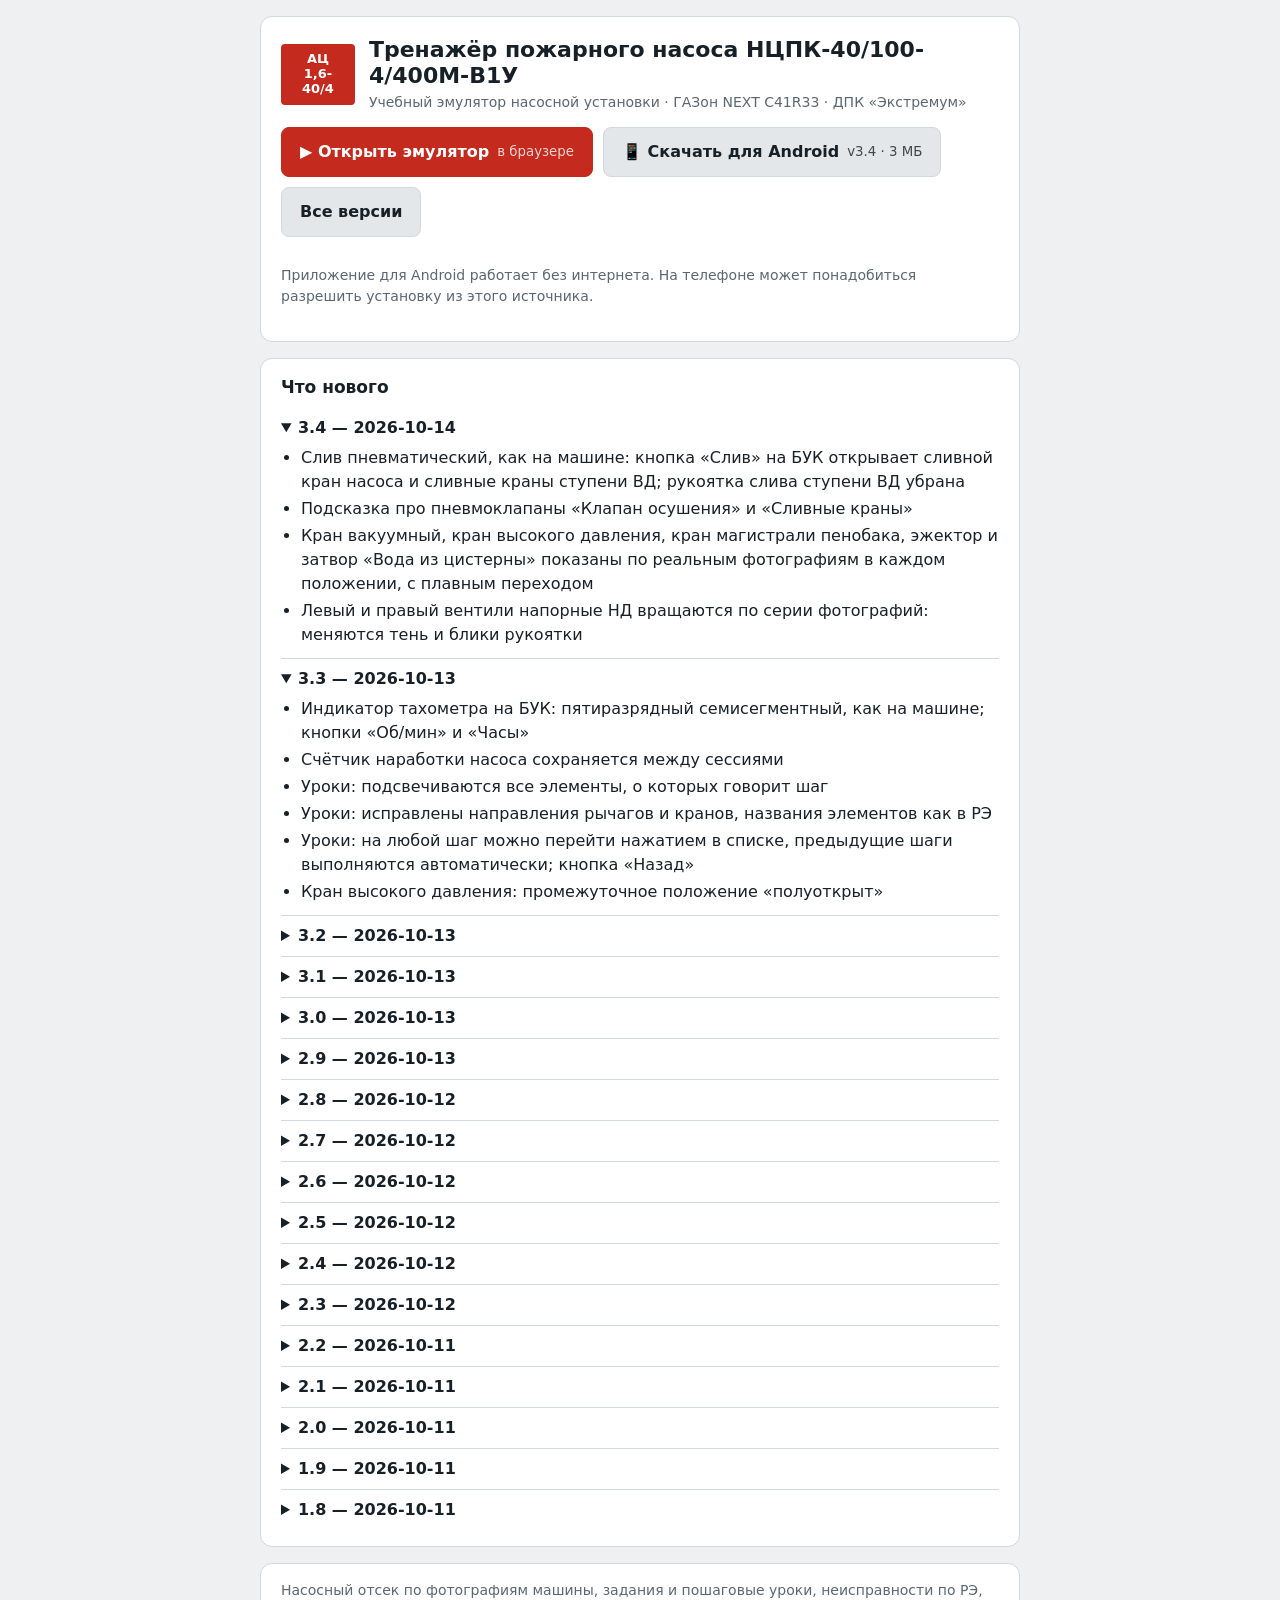
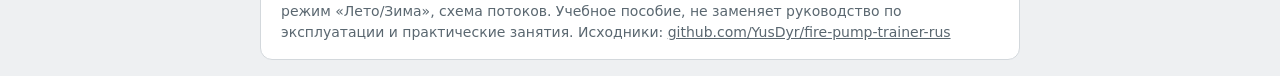
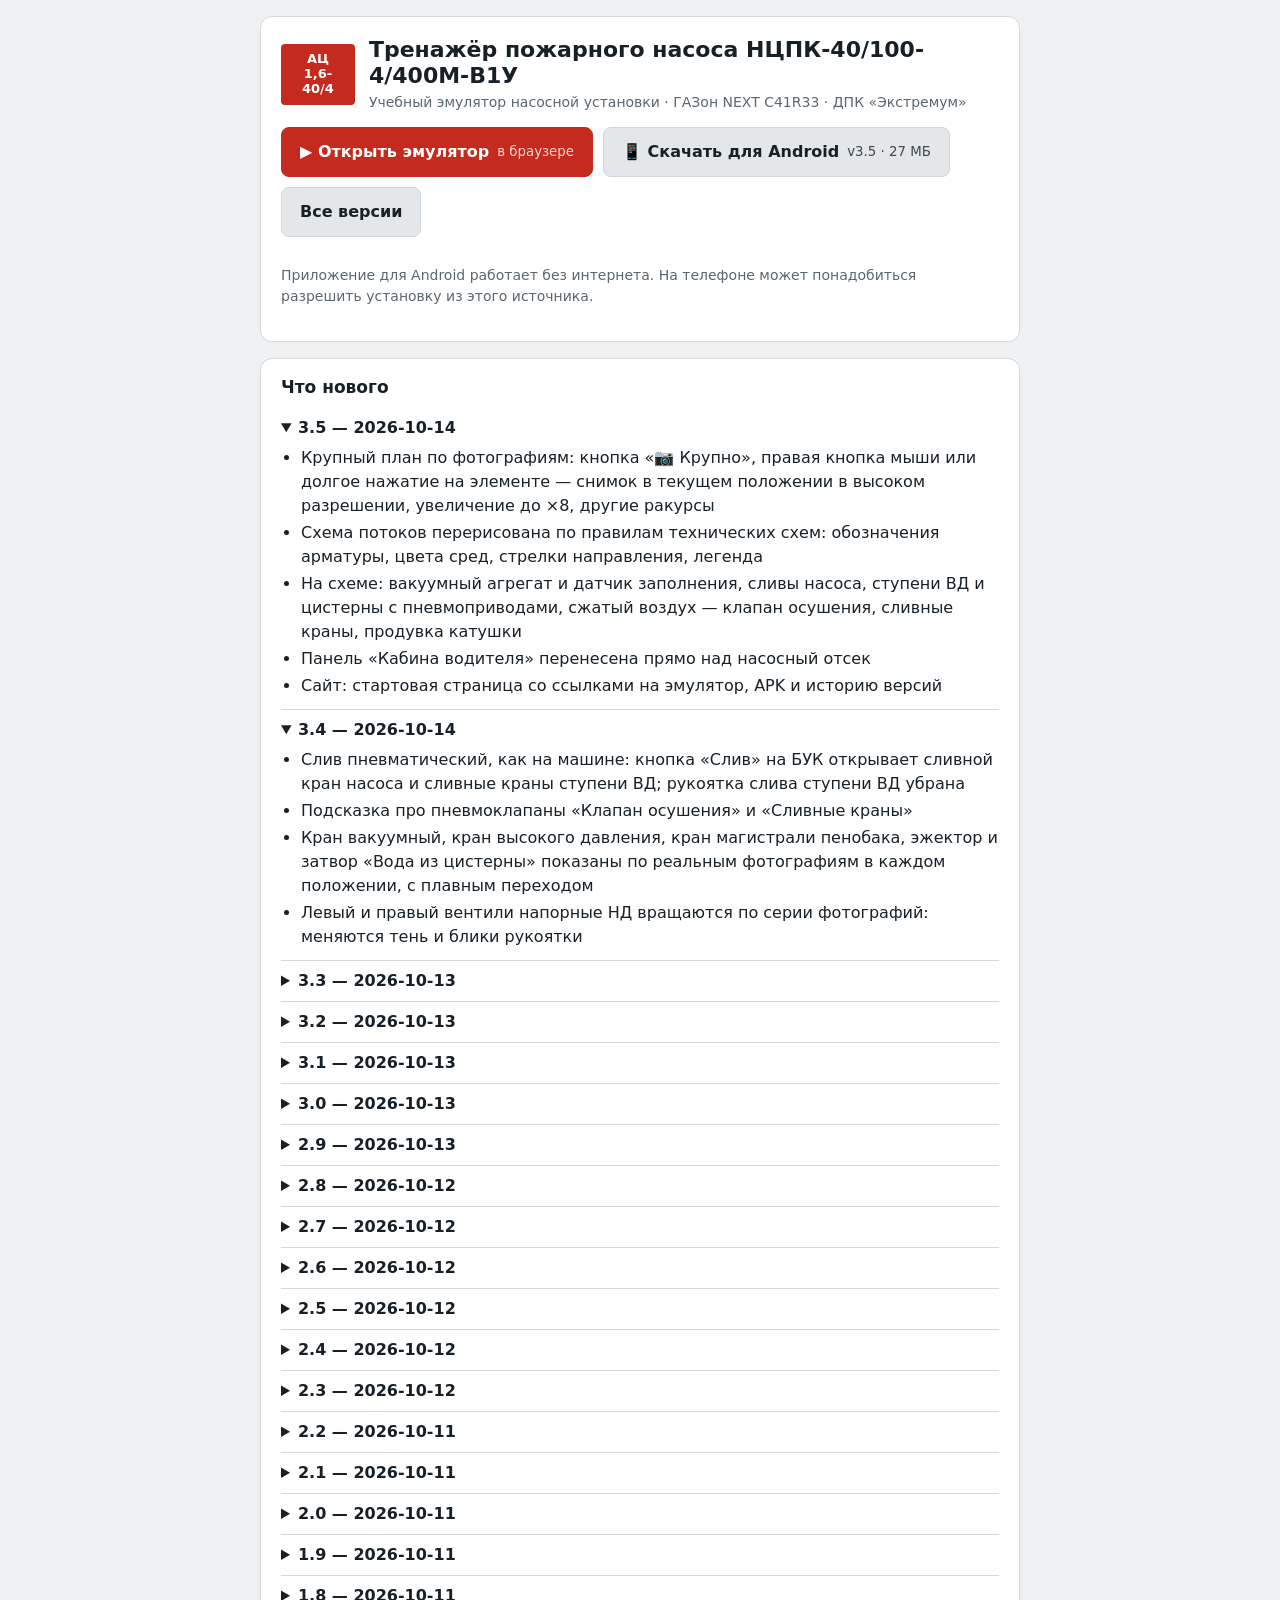
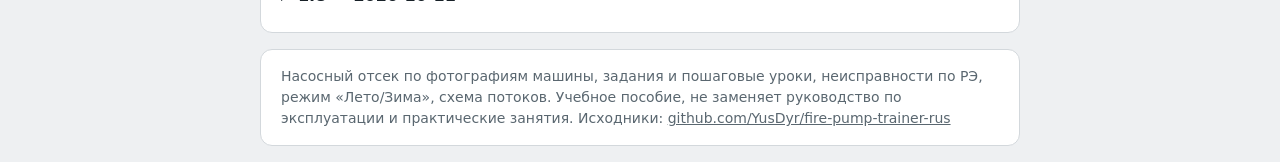
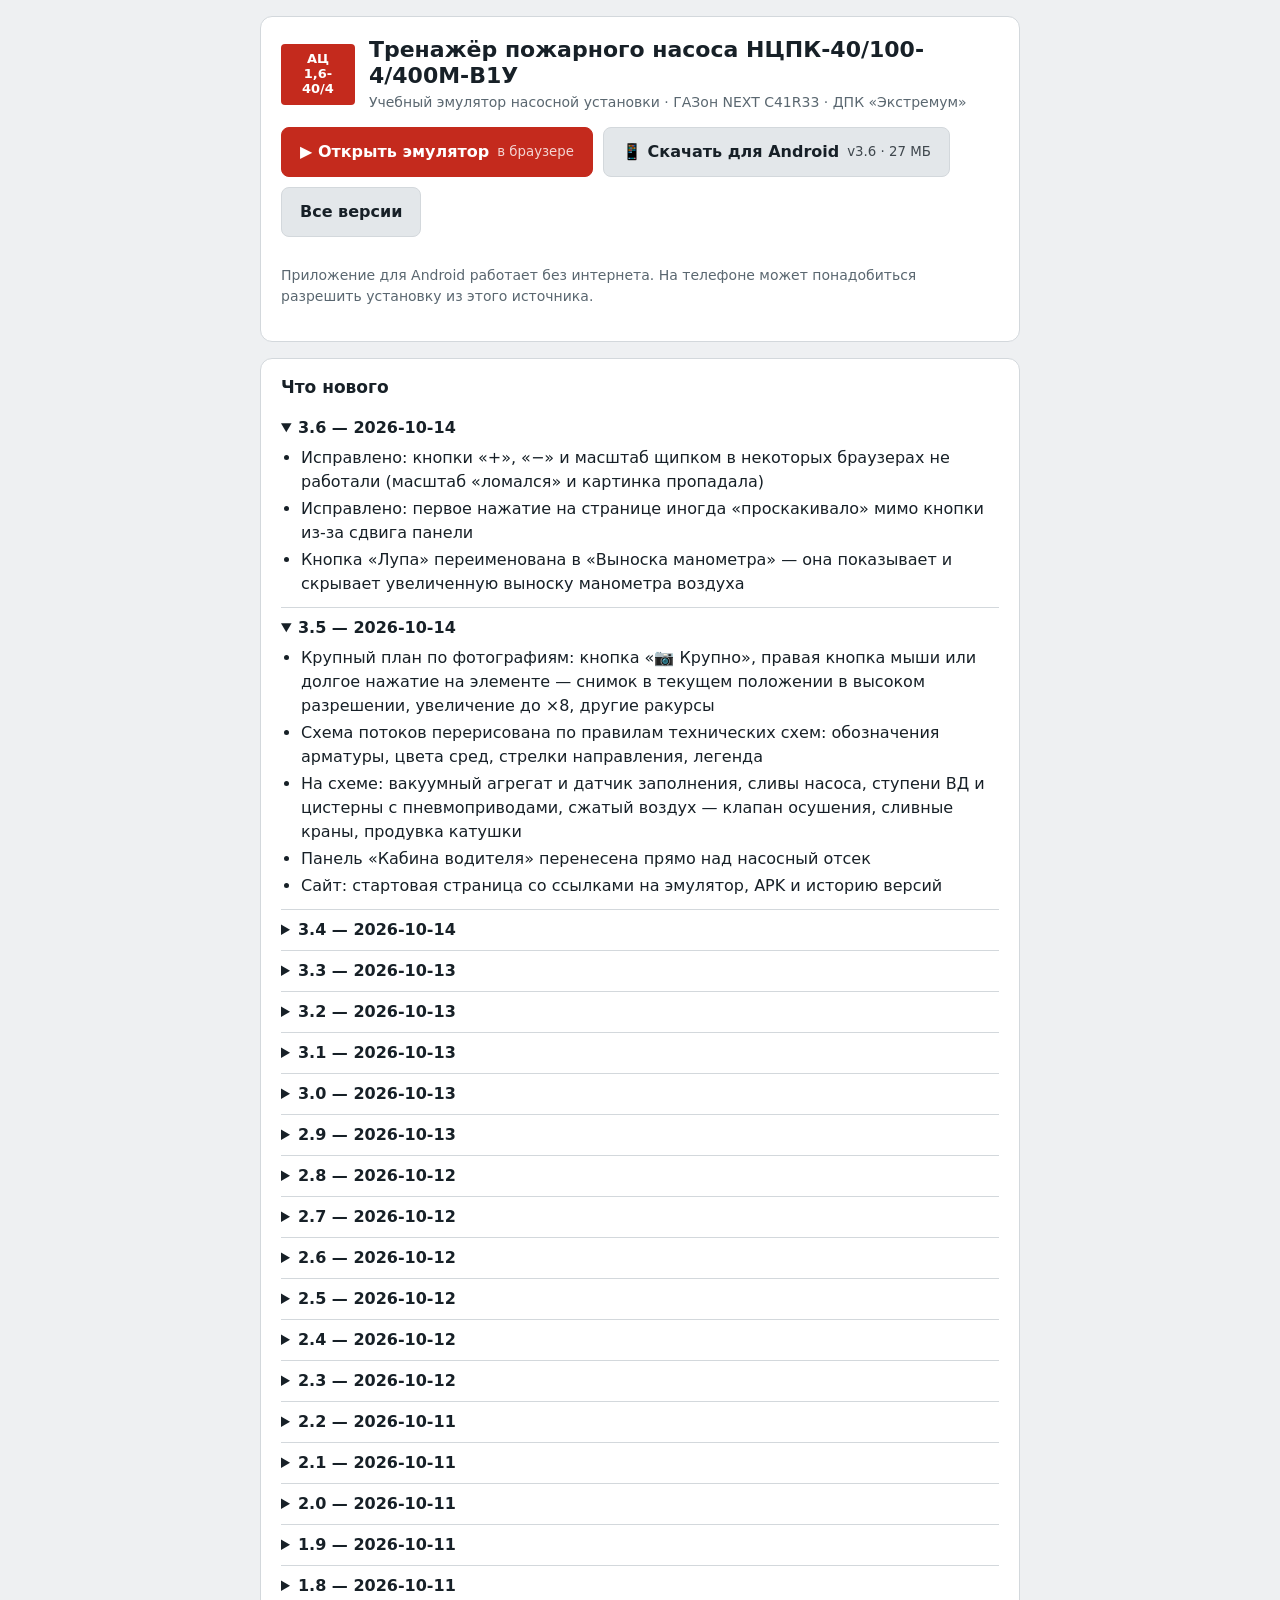
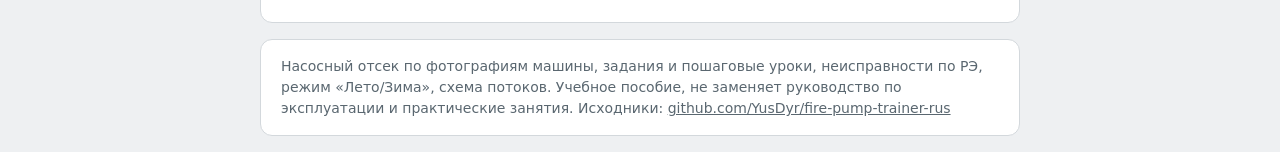
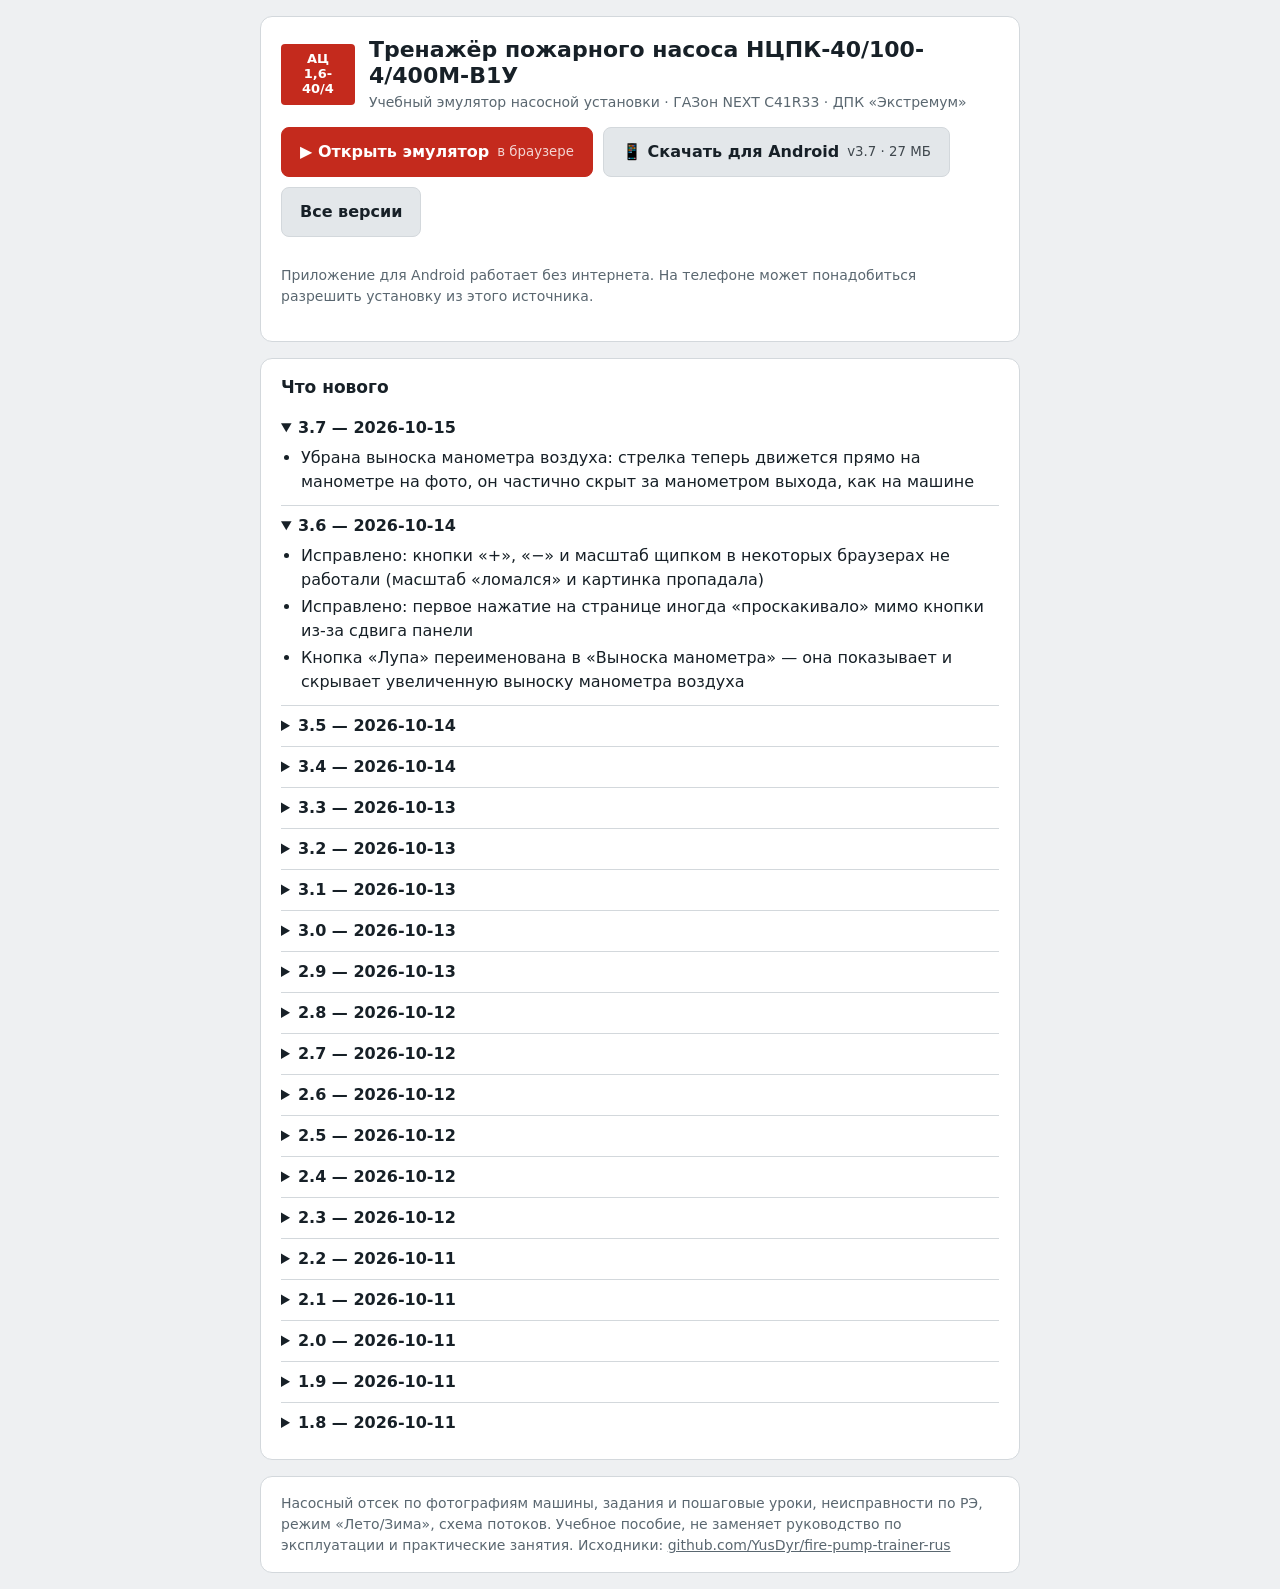
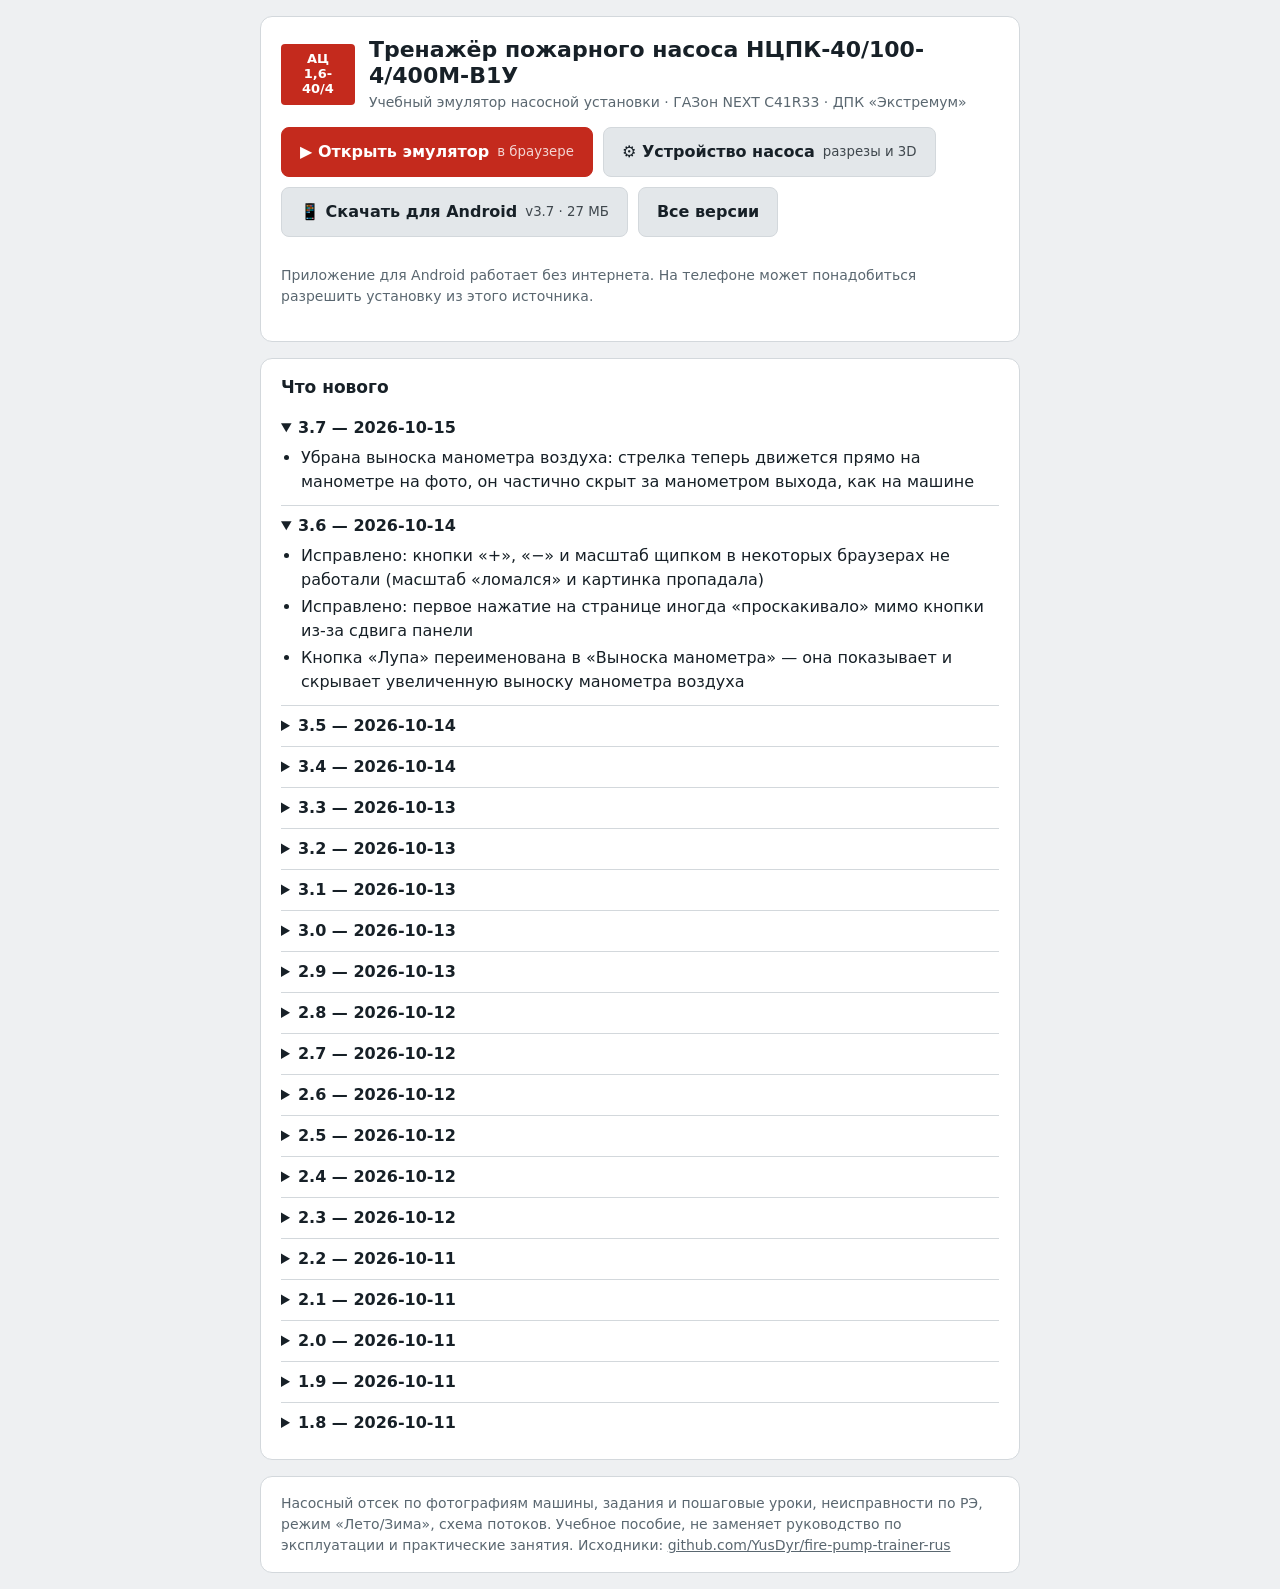
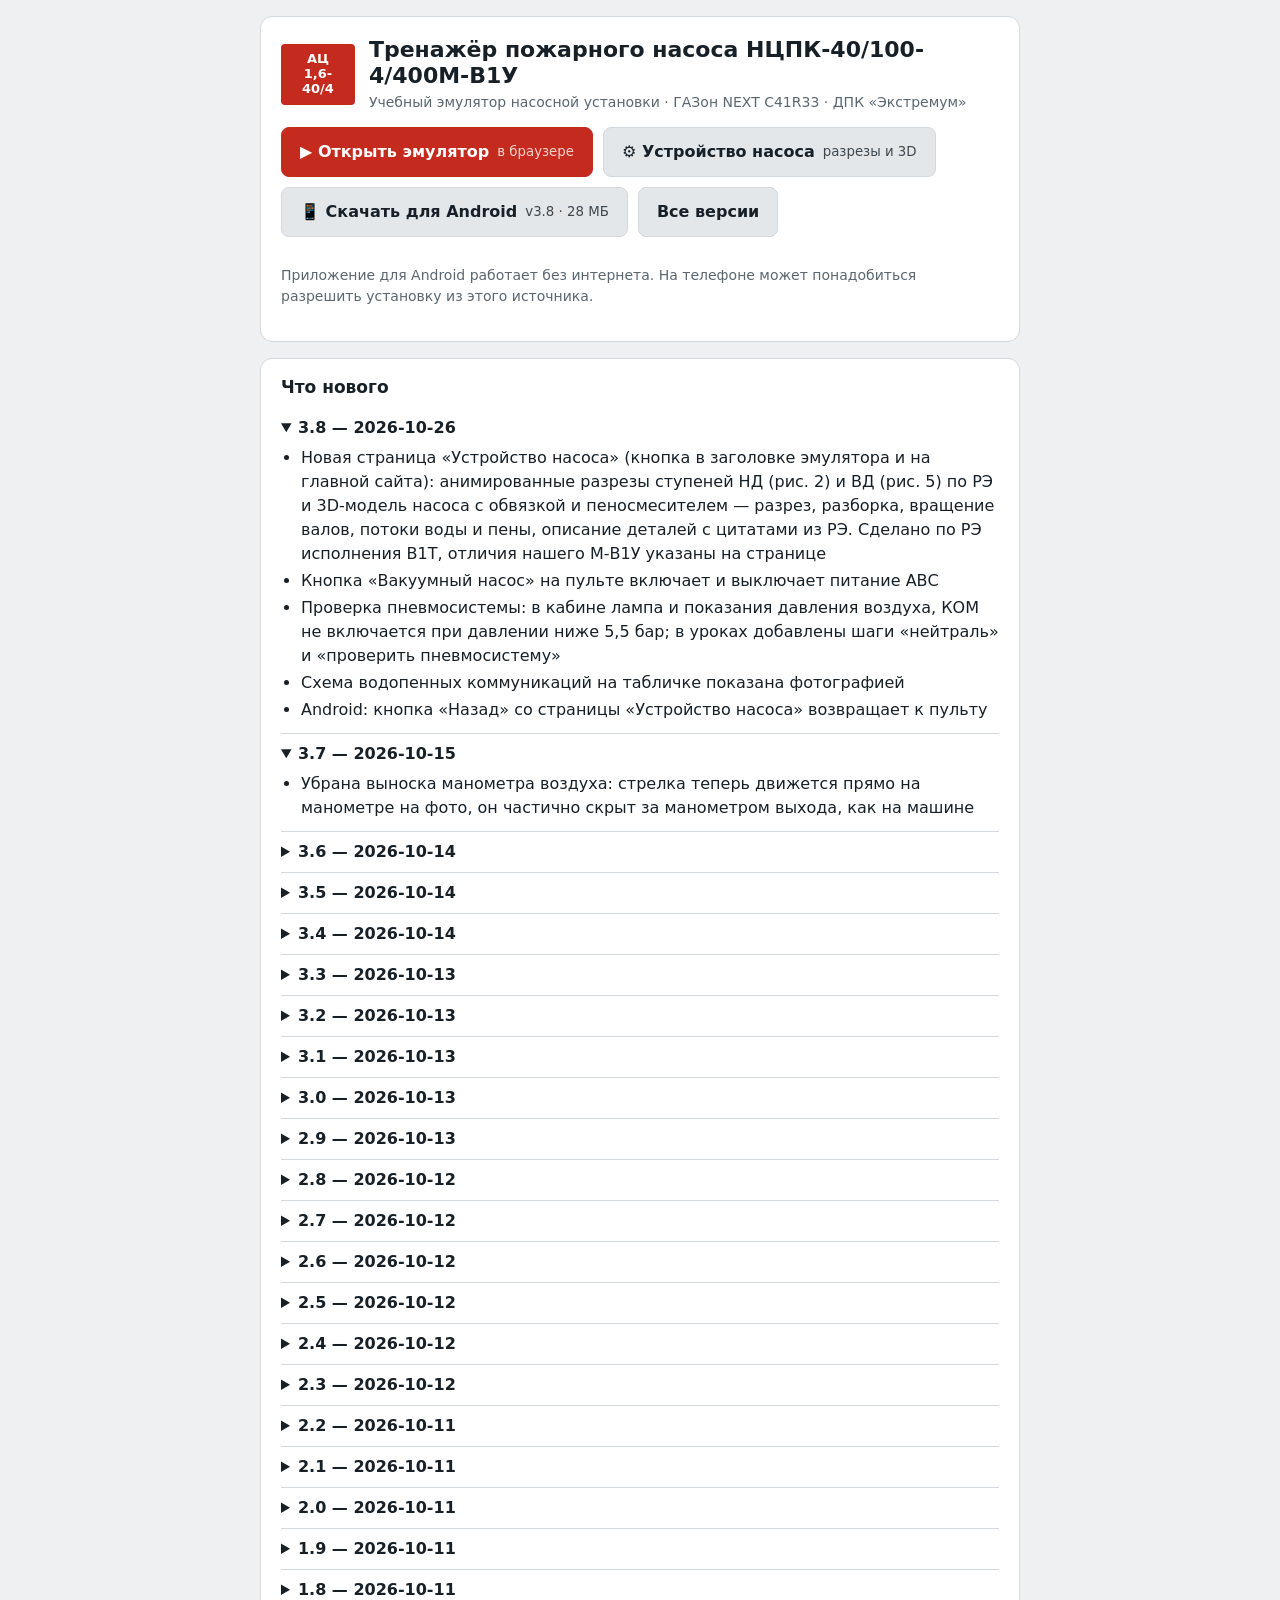
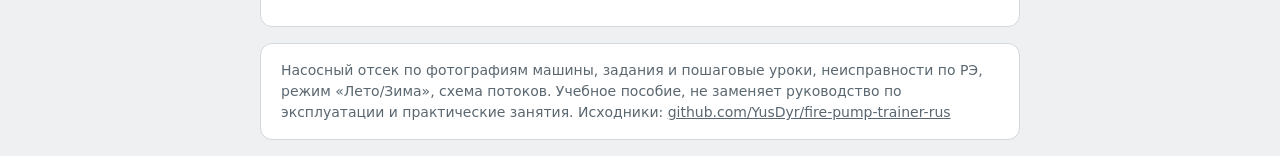
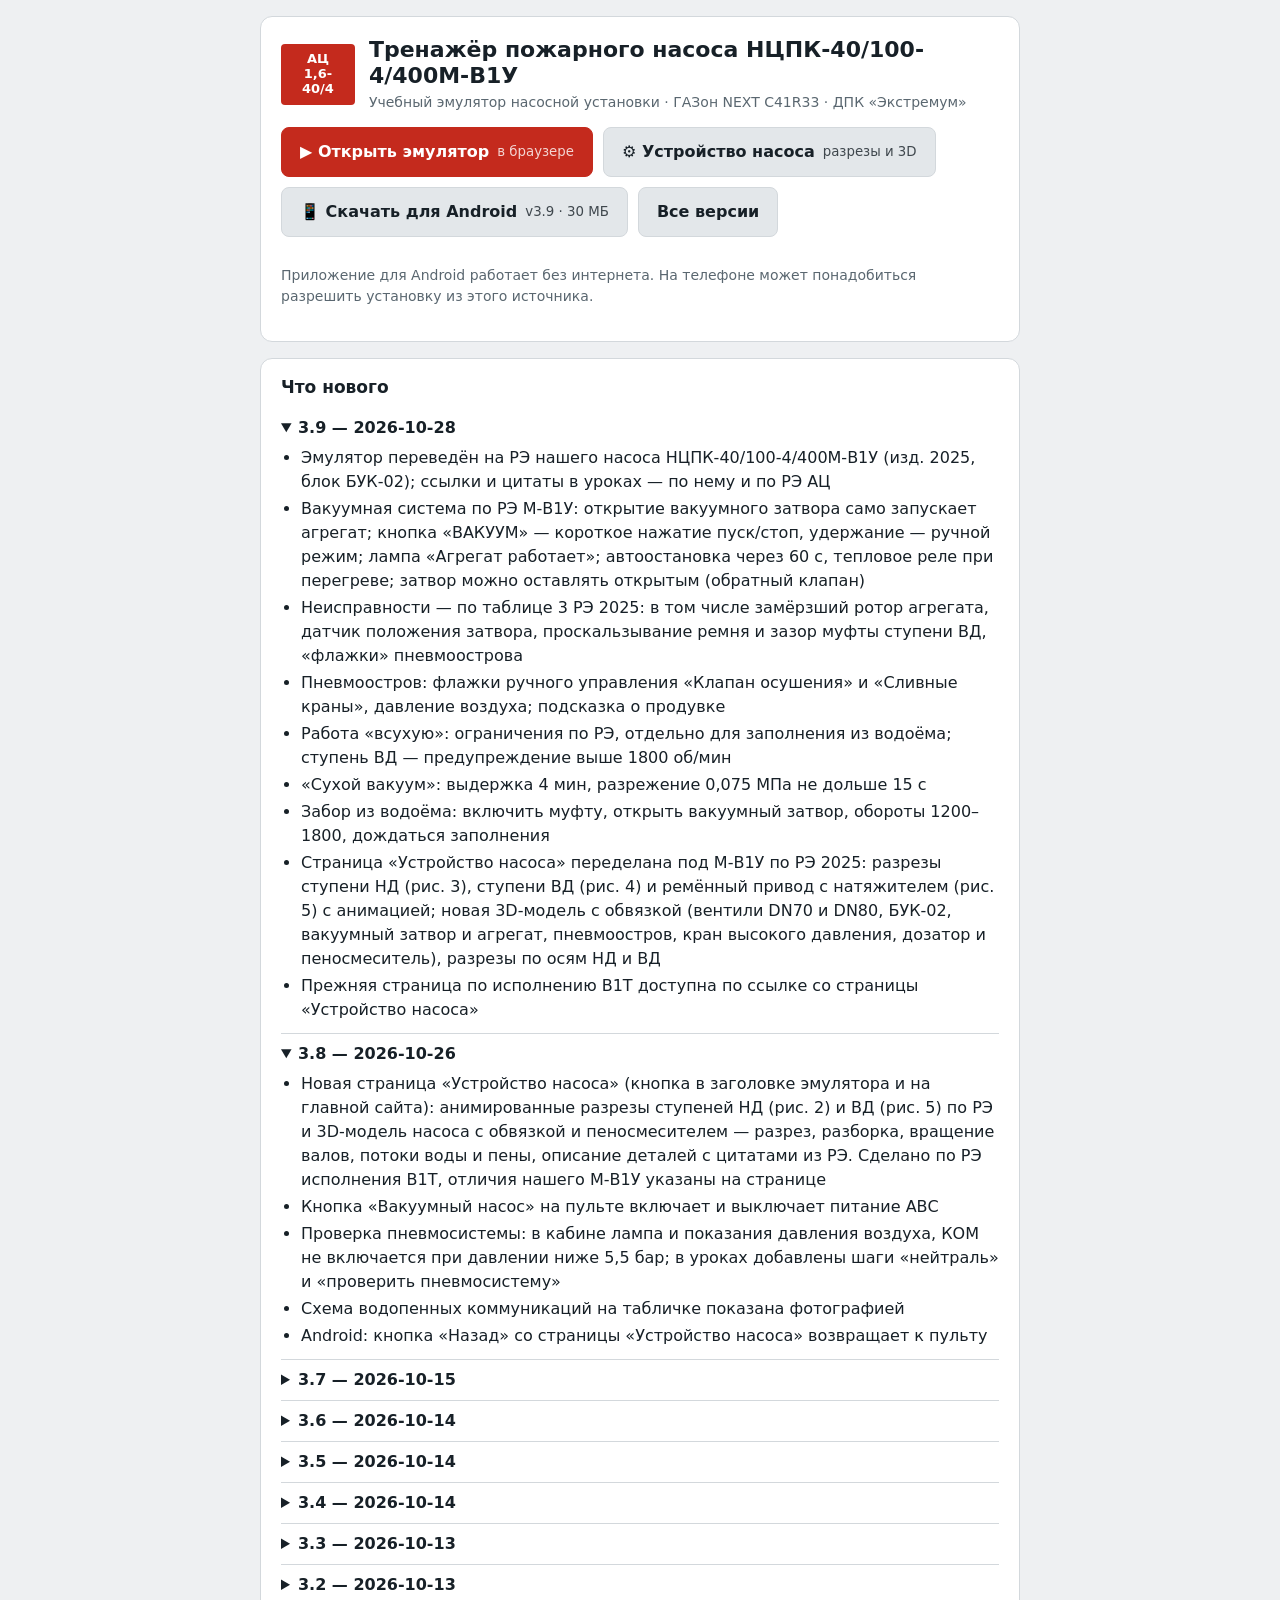
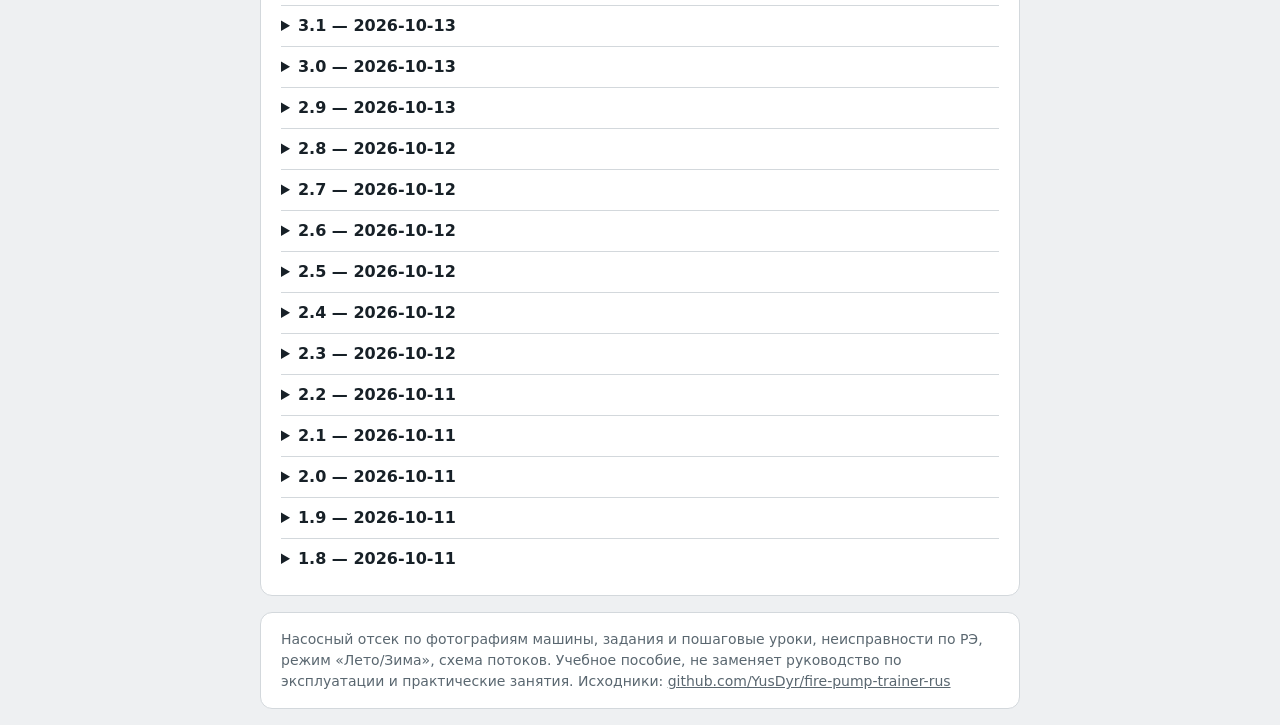
